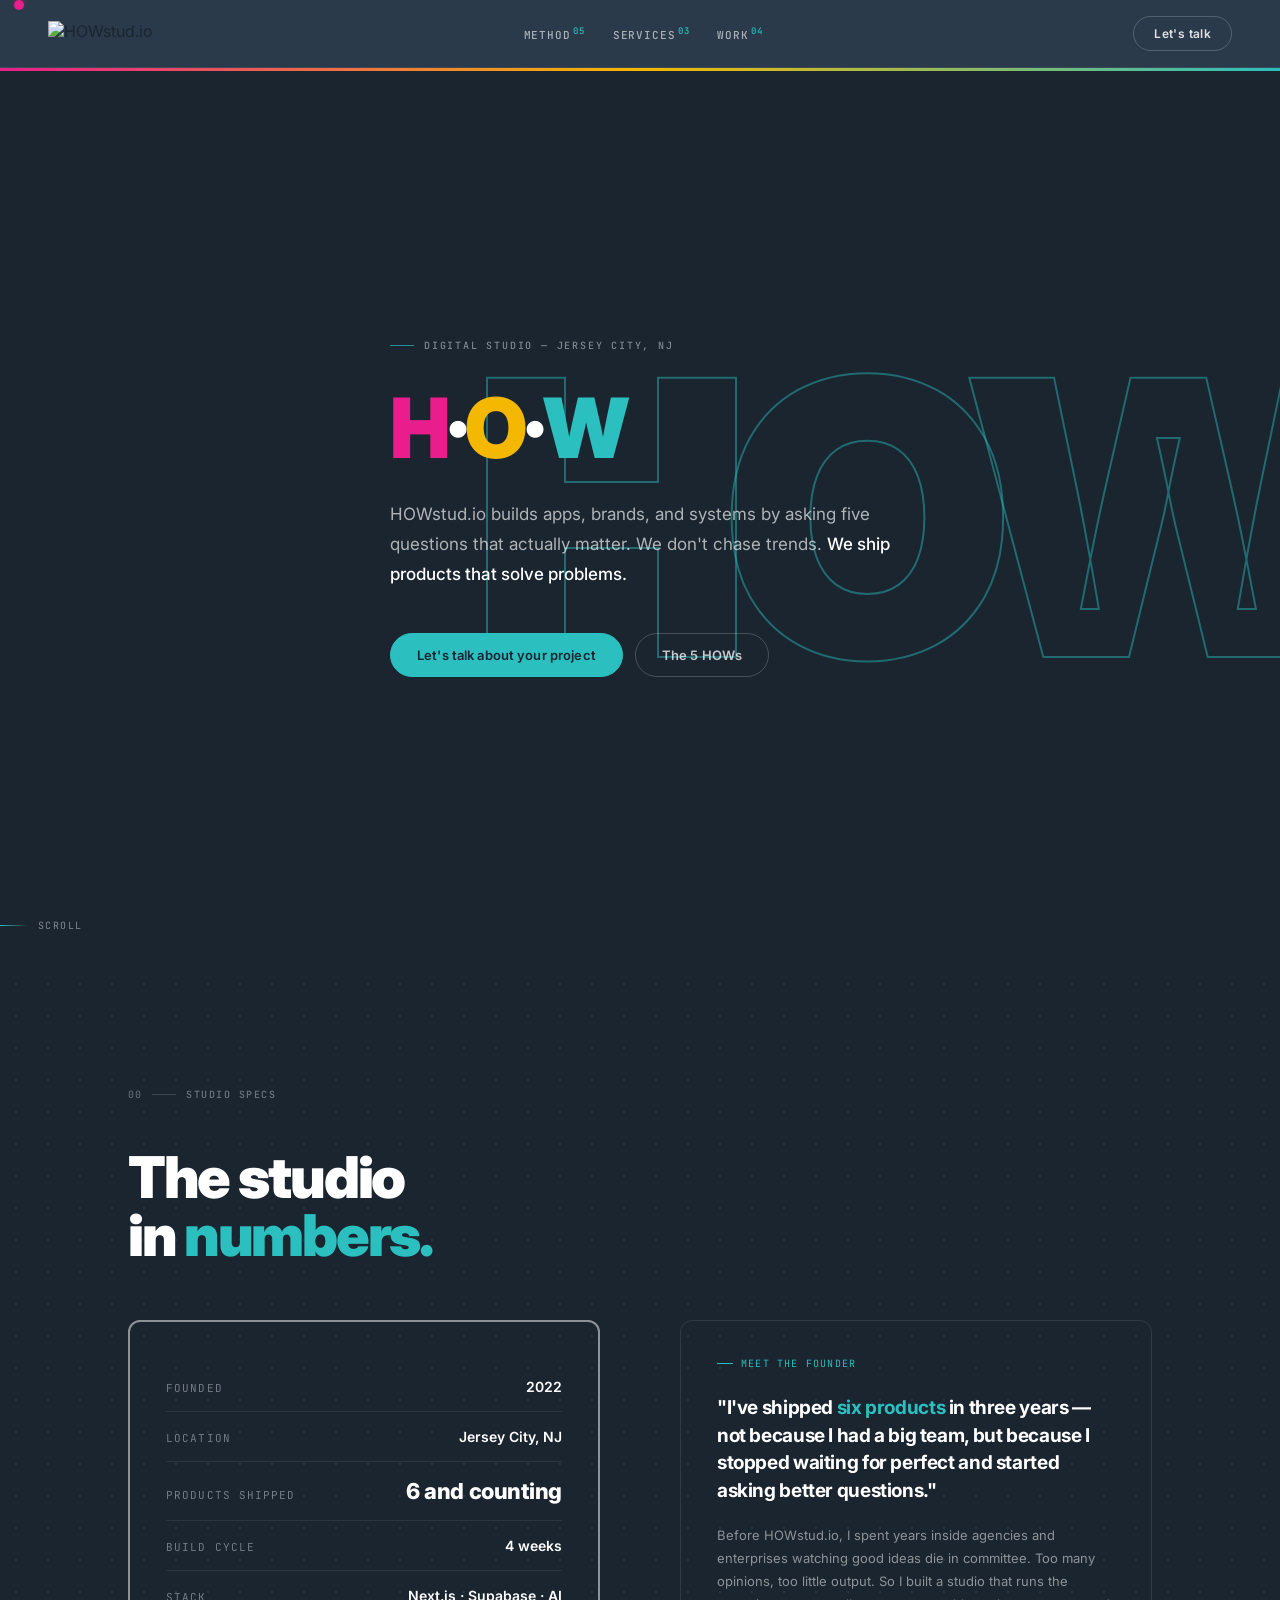
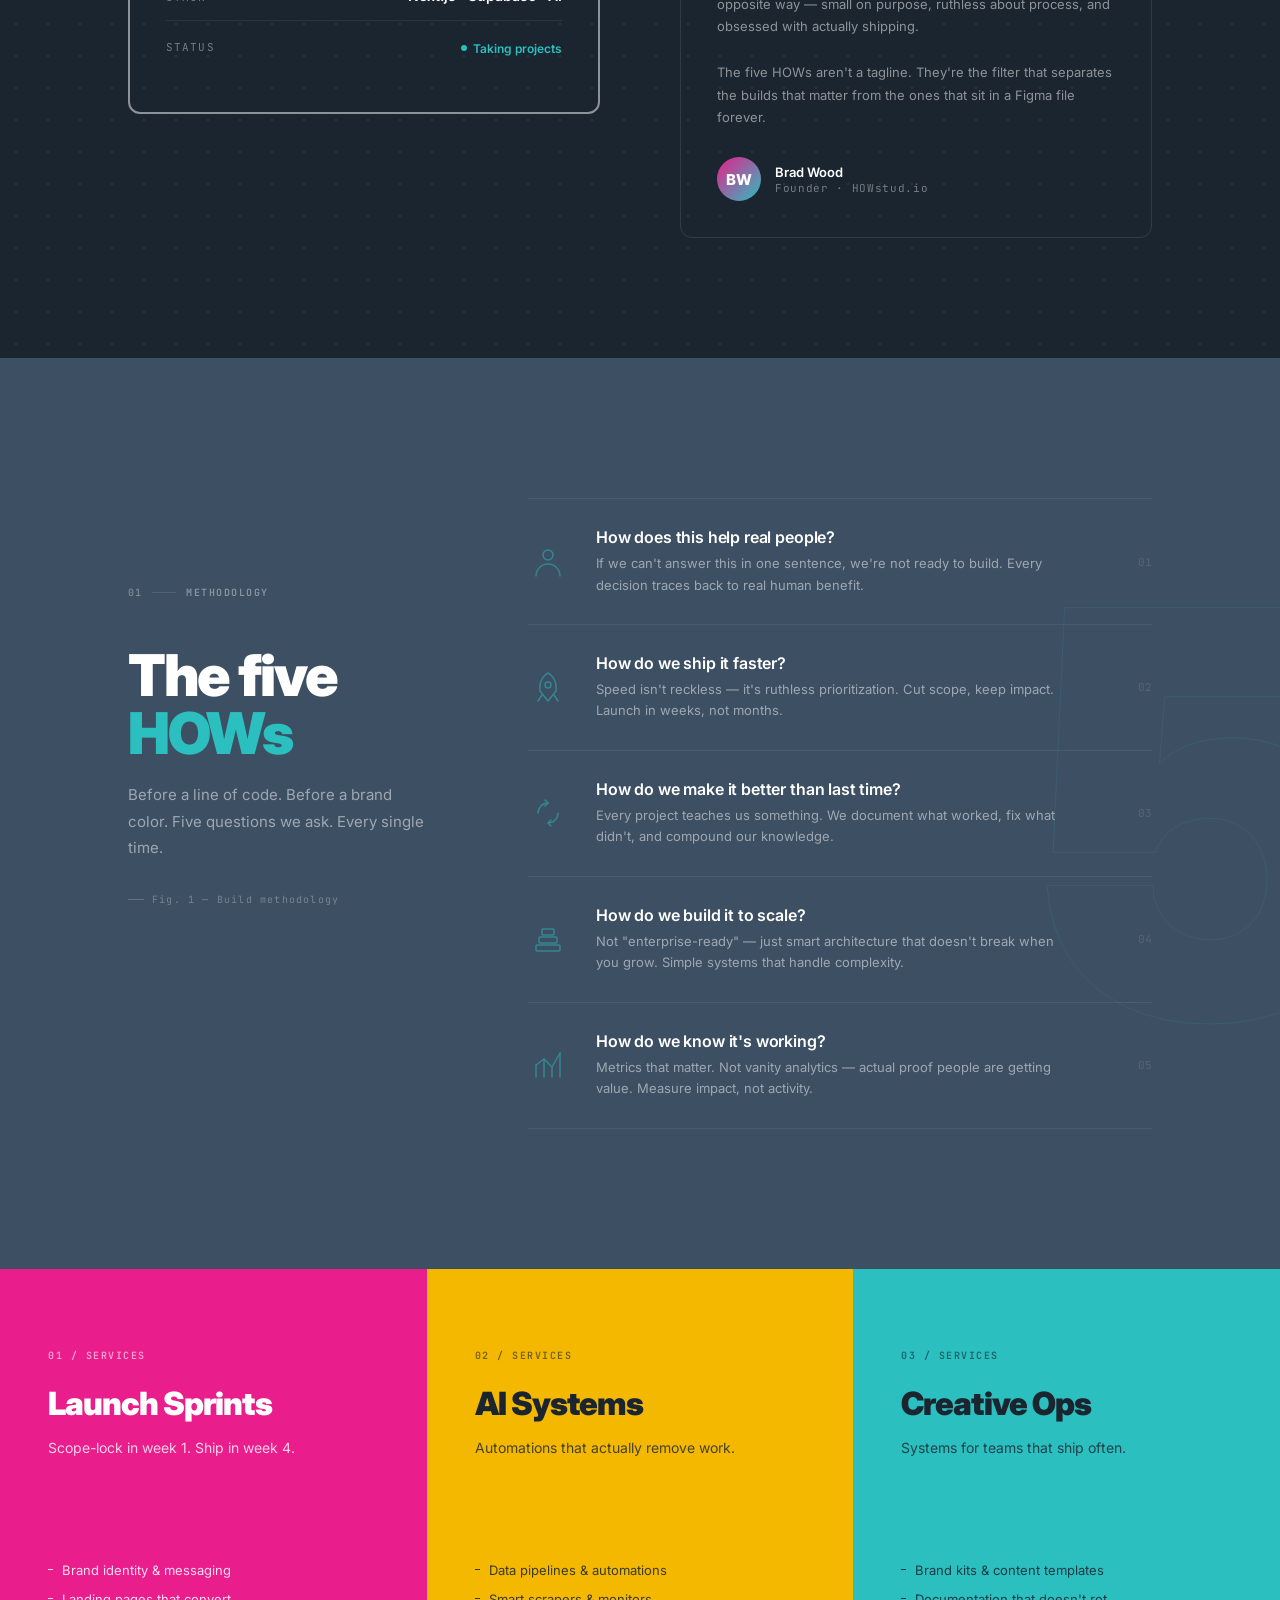
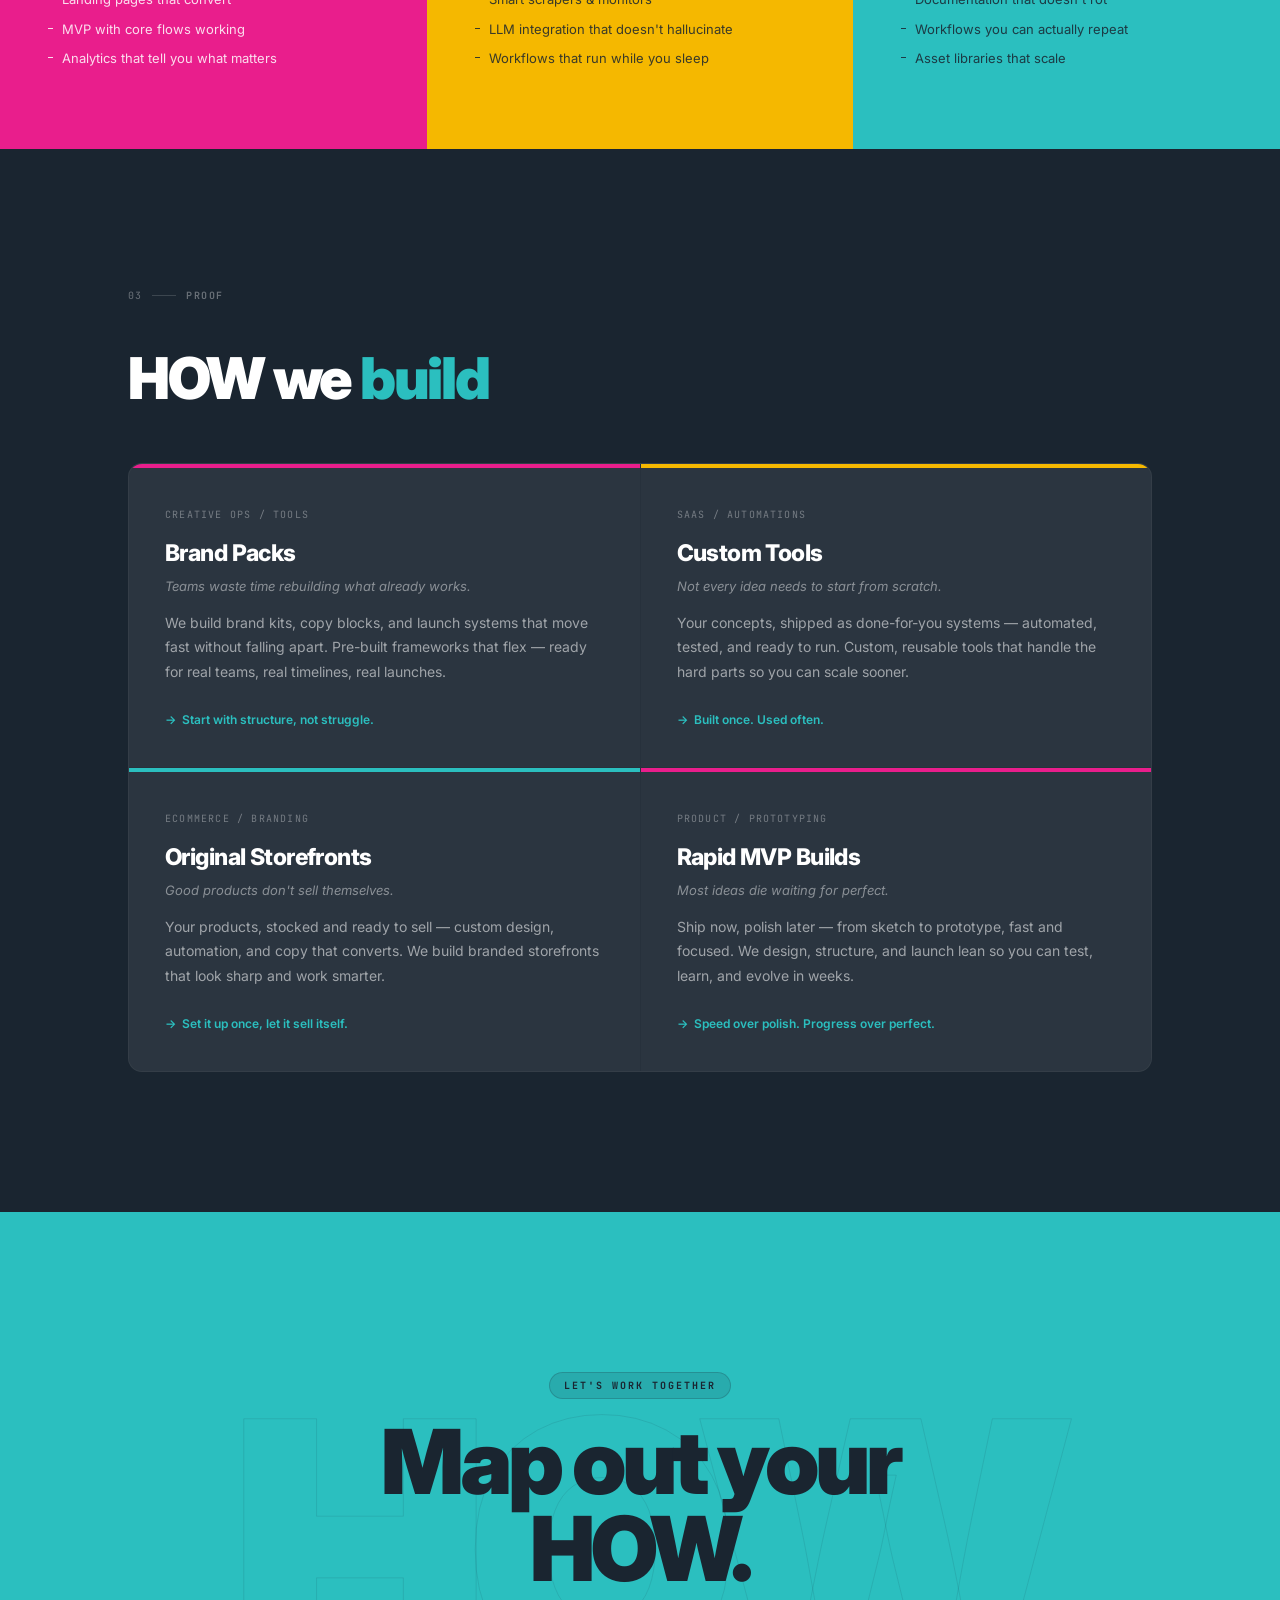
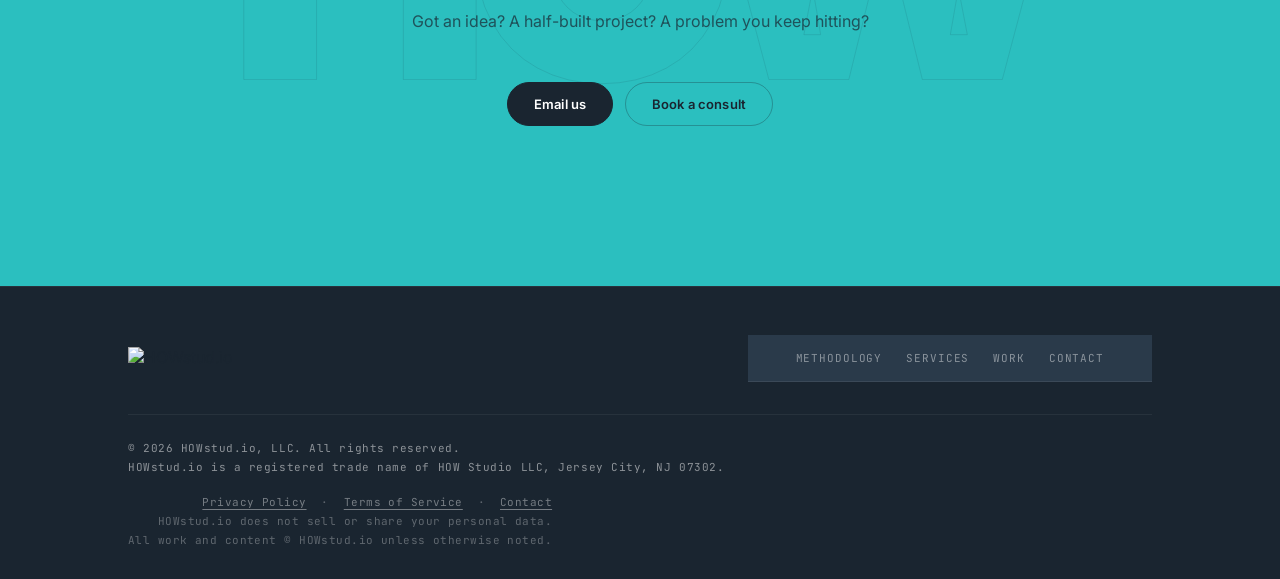
==== index.html @ 7e35e3a6 "feat: HOWstud.io home page — corrected asset paths, dark hero, slate nav" ====
<!doctype html>
  <html lang="en">
  <head>
    <meta charset="utf-8" />
    <meta name="viewport" content="width=device-width, initial-scale=1" />
    <title>HOWstud.io — Everything Starts With HOW</title>
  <meta name="description" content="HOW isn't an acronym. It's the first question we ask before building anything. Apps, brands, and systems that actually ship." />
  <link rel="icon" href="assets/how-studio-seal.png">
    <link rel="preconnect" href="https://fonts.googleapis.com">
    <link rel="preconnect" href="https://fonts.gstatic.com" crossorigin>
    <link href="https://fonts.googleapis.com/css2?family=Inter:wght@300;400;500;600;700;800;900&family=JetBrains+Mono:wght@400;500;600&display=swap" rel="stylesheet">
    <style>
      *, *::before, *::after { box-sizing: border-box; margin: 0; padding: 0; }

    :root {
            --cream:  #F5F0E8;
            --dark:   #1A2530;
      --teal:   #2BBFBF;
      --gold:   #F5B800;
              --pink:   #E91E8C;
              --blue:   #5BC8E8;
      --navy:   #3D4F63;
      --slate:  #2A3A4A;
      --border-light: rgba(26,37,48,0.1);
      --border-dark:  rgba(255,255,255,0.09);
}

    html { scroll-behavior: smooth; }

    body {
            font-family: 'Inter', system-ui, sans-serif;
      background: var(--cream);
      color: var(--dark);
      overflow-x: hidden;
      -webkit-font-smoothing: antialiased;
}

    a { text-decoration: none; color: inherit; }

    .dot-grid::before {
            content: '';
      position: absolute;
      inset: 0;
      z-index: 0;
      pointer-events: none;
      background-image: radial-gradient(circle, rgba(0,0,0,0.06) 1px, transparent 1px);
      background-size: 32px 32px;
}
    .dot-grid-light::before {
            content: '';
      position: absolute;
      inset: 0;
      z-index: 0;
      pointer-events: none;
      background-image: radial-gradient(circle, rgba(255,255,255,0.07) 1px, transparent 1px);
      background-size: 32px 32px;
}

    section, nav, footer { position: relative; z-index: 1; }
    .wrap { max-width: 1120px; margin: 0 auto; padding: 0 48px; }

    #scroll-line-track {
      position: fixed; left: 18px; top: 0; bottom: 0; width: 3px;
      z-index: 999; pointer-events: none; transition: opacity 300ms;
}
    #scroll-line-track.hide-left { opacity: 0; }
    #scroll-line-fill {
      position: absolute; top: 0; left: 0; right: 0; height: 0%;
      background: var(--pink); border-radius: 2px;
      box-shadow: 0 0 8px 2px var(--pink);
      transition: background 400ms, box-shadow 400ms;
}
    #scroll-bead {
      position: fixed; left: 14px; top: 0;
      width: 10px; height: 10px; border-radius: 50%;
      background: var(--pink); z-index: 1000; pointer-events: none;
      transition: top 60ms ease, background 400ms, left 400ms ease, right 400ms ease;
}
    #scroll-line-track-right {
      position: fixed; right: 18px; top: 0; bottom: 0; width: 3px;
      z-index: 999; pointer-events: none; opacity: 0; transition: opacity 300ms;
}
    #scroll-line-track-right.show-right { opacity: 1; }
    #scroll-line-fill-right {
      position: absolute; top: 0; left: 0; right: 0; height: 0%;
      background: var(--pink); border-radius: 2px;
      box-shadow: 0 0 8px 2px var(--pink);
      transition: background 400ms, box-shadow 400ms;
}

    nav {
            position: sticky; top: 0;
      background: #2A3A4A;
      border-bottom: 1px solid rgba(255,255,255,0.08);
      z-index: 200; padding: 16px 48px;
      display: flex; align-items: center; justify-content: space-between;
}
    .nav-logo { height: 26px; width: auto; display: block; }
    .nav-links { display: flex; align-items: center; gap: 28px; }
    .nav-link {
            font-family: 'JetBrains Mono', monospace;
      font-size: 11px; font-weight: 500;
      color: rgba(255,255,255,0.6); letter-spacing: 0.08em;
      text-transform: uppercase; transition: color 180ms;
}
    .nav-link:hover { color: #fff; }
        .nav-link sup { font-size: 9px; color: var(--teal); margin-left: 2px; vertical-align: super; }
    .nav-cta {
            padding: 9px 20px; border-radius: 9999px;
      background: transparent; border: 1px solid rgba(255,255,255,0.2);
      color: rgba(255,255,255,0.85); font-size: 12px; font-weight: 600;
      letter-spacing: 0.03em; transition: all 160ms ease-out;
}
    .nav-cta:hover { border-color: var(--teal); color: var(--teal); }

    .hero {
            background-color: #1A2530;
      min-height: 100vh;
      display: flex; align-items: center;
      position: relative; overflow: hidden; padding: 0;
}
    .hero-accent-bar {
            position: absolute; top: 0; left: 0; right: 0; height: 3px;
      background: linear-gradient(90deg, var(--pink), var(--gold), var(--teal));
      z-index: 2;
}
    .ghost-how {
            position: absolute; right: -60px; top: 50%;
      transform: translateY(-50%);
      font-size: clamp(220px, 30vw, 460px);
      font-weight: 900; letter-spacing: -0.07em; line-height: 1;
      color: transparent;
      -webkit-text-stroke: 2px rgba(43,191,191,0.45);
      user-select: none; pointer-events: none; z-index: 0;
      will-change: transform;
}
    .hero-body {
            position: relative; z-index: 1;
      max-width: 640px; padding: 80px 0 100px;
}
    .eyebrow {
            font-family: 'JetBrains Mono', monospace;
      font-size: 10px; font-weight: 500;
      color: rgba(255,255,255,0.45); letter-spacing: 0.18em;
      text-transform: uppercase; margin-bottom: 36px;
      display: flex; align-items: center; gap: 10px;
      opacity: 0; transform: translateY(8px);
      animation: up 500ms 750ms forwards ease-out;
}
    .eyebrow::before {
            content: ''; display: block; width: 24px; height: 1px;
            background: var(--teal); opacity: 0.7;
}
    .hero-hed {
            font-size: clamp(52px, 6.5vw, 96px);
      font-weight: 900; letter-spacing: -0.04em;
      line-height: 0.97; color: #fff; margin-bottom: 32px;
      }
    .hw-letter {
            display: inline-block;
      opacity: 0; transform: scale(0.2); filter: blur(8px);
      transition: opacity 700ms cubic-bezier(0.16,1,0.3,1),
                          transform 700ms cubic-bezier(0.16,1,0.3,1),
                          filter 700ms cubic-bezier(0.16,1,0.3,1);
}
    .hw-letter.in { opacity: 1; transform: scale(1); filter: blur(0px); }
    .hw-letter:hover { transform: scale(1.08) !important; transition-duration: 200ms !important; }
    .hw-dot { display: inline-block; opacity: 0; transition: opacity 300ms ease; }
    .hw-dot.in { opacity: 1; }
    .letter-h { color: var(--pink); }
    .letter-o { color: var(--gold); }
    .letter-w { color: var(--teal); }
    .hero-rest {
            opacity: 0; transform: translateY(10px);
      transition: opacity 500ms ease, transform 500ms ease;
}
    .hero-rest.in { opacity: 1; transform: translateY(0); }
    .hero-sub {
            font-size: 17px; font-weight: 400;
      color: rgba(255,255,255,0.65); line-height: 1.75;
      max-width: 500px; margin-bottom: 44px;
}
    .hero-sub em { font-style: normal; color: #fff; font-weight: 500; }
        .hero-btns { display: flex; gap: 12px; flex-wrap: wrap; }
    .scroll-caret {
            position: absolute; bottom: 36px; left: 0;
      display: flex; align-items: center; gap: 10px;
      opacity: 0; animation: fadein 600ms 1400ms forwards;
}
    .scroll-caret span {
            font-family: 'JetBrains Mono', monospace;
      font-size: 10px; color: rgba(255,255,255,0.45);
      letter-spacing: 0.14em; text-transform: uppercase;
}
    .caret-line {
            width: 28px; height: 1px;
      background: linear-gradient(to right, var(--teal), transparent);
      animation: caretPulse 2.5s infinite ease-in-out;
}
    @keyframes caretPulse {
            0%,100% { width: 20px; opacity: 0.4; }
      50% { width: 36px; opacity: 1; }
}

    .btn {
            display: inline-flex; align-items: center; justify-content: center;
      padding: 13px 26px; border-radius: 9999px;
      font-size: 13px; font-weight: 600; letter-spacing: 0.01em;
      transition: all 150ms ease-out; cursor: pointer;
}
    .btn-primary { background: var(--teal); color: var(--dark); border: 1px solid var(--teal); }
    .btn-primary:hover { background: #fff; border-color: #fff; transform: scale(1.02); }
        .btn-primary:active { transform: scale(0.98); }
    .btn-secondary { background: transparent; color: rgba(255,255,255,0.75); border: 1px solid rgba(255,255,255,0.2); }
    .btn-secondary:hover { border-color: var(--teal); color: #fff; }
        .btn-cta-primary { background: var(--dark); color: #fff; border: 1px solid var(--dark); }
        .btn-cta-primary:hover { background: #2a3845; transform: scale(1.02); }
    .btn-cta-secondary { background: transparent; color: var(--dark); border: 1px solid rgba(26,37,48,0.3); }
    .btn-cta-secondary:hover { border-color: var(--dark); }

    .specs-sec { background: var(--dark); padding: 120px 0; position: relative; overflow: hidden; }
    .sec-label { display: flex; align-items: center; gap: 10px; margin-bottom: 48px; }
    .sec-label-n { font-family: 'JetBrains Mono', monospace; font-size: 10px; color: rgba(255,255,255,0.35); letter-spacing: 0.1em; }
    .sec-label-rule { width: 24px; height: 1px; background: rgba(255,255,255,0.15); }
    .sec-label-t { font-family: 'JetBrains Mono', monospace; font-size: 10px; font-weight: 600; color: rgba(255,255,255,0.35); letter-spacing: 0.15em; text-transform: uppercase; }
    .sec-label.light .sec-label-n, .sec-label.light .sec-label-t { color: var(--navy); }
    .sec-label.light .sec-label-rule { background: var(--border-light); }
    .sec-hed { font-size: clamp(38px, 4.5vw, 64px); font-weight: 900; letter-spacing: -0.04em; line-height: 1.0; }
    .sec-hed.on-dark { color: #fff; }
          .sec-hed.on-light { color: var(--dark); }
    .sec-hed .accent { color: var(--teal); }
    .specs-layout { display: grid; grid-template-columns: 1fr 1fr; gap: 80px; align-items: start; margin-top: 56px; }
    .spec-box { border: 2px solid rgba(255,255,255,0); border-radius: 12px; padding: 40px 36px; opacity: 0; transition: border-color 100ms, opacity 300ms; }
    .spec-box.drawn { opacity: 1; animation: borderDraw 500ms ease-out forwards; }
    @keyframes borderDraw {
            0%   { border-color: rgba(255,255,255,0); }
      25%  { border-top-color: rgba(255,255,255,0.5); }
      50%  { border-right-color: rgba(255,255,255,0.5); }
      75%  { border-bottom-color: rgba(255,255,255,0.5); }
      100% { border-color: rgba(255,255,255,0.5); }
}
    .spec-row { display: flex; justify-content: space-between; align-items: baseline; padding: 16px 0; border-bottom: 1px solid rgba(255,255,255,0.08); }
    .spec-row:last-child { border-bottom: none; }
    .spec-key { font-family: 'JetBrains Mono', monospace; font-size: 11px; color: rgba(255,255,255,0.4); letter-spacing: 0.1em; text-transform: uppercase; }
    .spec-val { font-size: 14px; font-weight: 600; color: #fff; }
        .spec-val.counter-target { font-size: 22px; font-weight: 800; letter-spacing: -0.02em; }
    .status-badge { display: inline-flex; align-items: center; gap: 6px; font-size: 12px; font-weight: 600; }
    .status-badge.live { color: var(--teal); }
    .live-dot { width: 6px; height: 6px; border-radius: 50%; background: var(--teal); display: inline-block; animation: livePulse 1.8s infinite ease-in-out; }
    @keyframes livePulse { 0%,100% { opacity: 1; } 50% { opacity: 0.3; } }
    .founder-card { border: 1px solid rgba(255,255,255,0.1); border-radius: 12px; padding: 36px; }
    .founder-eyebrow { font-family: 'JetBrains Mono', monospace; font-size: 10px; color: var(--teal); letter-spacing: 0.12em; text-transform: uppercase; margin-bottom: 24px; display: flex; align-items: center; gap: 8px; }
    .founder-eyebrow::before { content: ''; width: 16px; height: 1px; background: var(--teal); }
          .founder-quote { font-size: 19px; font-weight: 700; line-height: 1.45; color: #fff; letter-spacing: -0.02em; margin-bottom: 20px; }
        .founder-quote .hl { color: var(--teal); }
    .founder-bio { font-size: 13px; color: rgba(255,255,255,0.5); line-height: 1.75; margin-bottom: 28px; }
    .founder-sig { display: flex; align-items: center; gap: 14px; }
    .founder-avatar { width: 44px; height: 44px; border-radius: 50%; background: linear-gradient(135deg, var(--pink), var(--teal)); display: flex; align-items: center; justify-content: center; font-size: 15px; font-weight: 800; color: #fff; flex-shrink: 0; }
        .founder-name { font-size: 13px; font-weight: 600; color: #fff; line-height: 1.3; }
        .founder-title { font-size: 11px; color: rgba(255,255,255,0.4); font-family: 'JetBrains Mono', monospace; letter-spacing: 0.06em; }

    .hows-sec { background: var(--navy); padding: 140px 0; position: relative; overflow: hidden; }
    .hows-wm { position: absolute; right: -60px; top: 50%; transform: translateY(-50%); font-size: clamp(320px, 44vw, 600px); font-weight: 900; letter-spacing: -0.08em; color: transparent; -webkit-text-stroke: 1px rgba(43,191,191,0.12); pointer-events: none; user-select: none; line-height: 1; }
    .hows-layout { display: grid; grid-template-columns: 320px 1fr; gap: 80px; align-items: start; }
    .hows-sticky { position: sticky; top: 88px; }
    .hows-sticky .sec-label.light .sec-label-n, .hows-sticky .sec-label.light .sec-label-t { color: rgba(255,255,255,0.4); }
    .hows-sticky .sec-label.light .sec-label-rule { background: rgba(255,255,255,0.12); }
    .hows-sticky .sec-hed.on-light { color: #fff; }
          .hows-desc { font-size: 15px; color: rgba(255,255,255,0.5); line-height: 1.75; margin-top: 20px; max-width: 300px; }
    .fig-label { font-family: 'JetBrains Mono', monospace; font-size: 10px; color: rgba(255,255,255,0.3); letter-spacing: 0.12em; margin-top: 32px; display: flex; align-items: center; gap: 8px; }
    .fig-label::before { content: ''; display: block; width: 16px; height: 1px; background: rgba(255,255,255,0.2); }
          .how-rows { display: flex; flex-direction: column; }
    .how-row { display: grid; grid-template-columns: 48px 1fr 64px; gap: 20px; align-items: center; padding: 28px 0; border-bottom: 1px solid rgba(255,255,255,0.08); position: relative; cursor: default; opacity: 0; transform: translateX(-24px); transition: opacity 480ms ease-out, transform 480ms ease-out, background 200ms; }
    .how-row:first-child { border-top: 1px solid rgba(255,255,255,0.08); }
    .how-row.in { opacity: 1; transform: translateX(0); }
    .how-row::before { content: ''; position: absolute; left: -48px; top: 0; bottom: 0; width: 2px; background: var(--teal); transform: scaleY(0); transform-origin: bottom; transition: transform 230ms ease-out; }
          .how-row:hover::before { transform: scaleY(1); }
    .how-row:hover { background: rgba(255,255,255,0.03); border-radius: 8px; }
    .how-icon { width: 40px; height: 40px; flex-shrink: 0; opacity: 0.5; transition: opacity 250ms; }
    .how-row:hover .how-icon { opacity: 1; }
    .how-text h3 { font-size: 16px; font-weight: 600; letter-spacing: -0.01em; color: #fff; margin-bottom: 6px; }
        .how-text p { font-size: 13px; color: rgba(255,255,255,0.5); line-height: 1.65; }
    .how-num { font-family: 'JetBrains Mono', monospace; font-size: 11px; color: rgba(255,255,255,0.25); text-align: right; justify-self: end; transition: color 200ms; opacity: 0.5; }
    .how-row:hover .how-num { color: var(--teal); opacity: 1; }

    .caps-sec { display: grid; grid-template-columns: repeat(3,1fr); }
    .cap-block { padding: 80px 48px; display: flex; flex-direction: column; justify-content: space-between; min-height: 480px; transform-origin: bottom; transform: scaleY(0); transition: transform 500ms cubic-bezier(0.16,1,0.3,1); }
    .cap-block.in { transform: scaleY(1); }
    .cap-block:nth-child(2) { transition-delay: 100ms; }
    .cap-block:nth-child(3) { transition-delay: 200ms; }
    .cap-block-pink  { background: var(--pink); color: #fff; }
        .cap-block-gold  { background: var(--gold); color: var(--dark); }
    .cap-block-teal  { background: var(--teal); color: var(--dark); }
    .cap-label { font-family: 'JetBrains Mono', monospace; font-size: 10px; font-weight: 600; letter-spacing: 0.15em; text-transform: uppercase; opacity: 0.6; margin-bottom: 24px; }
    .cap-title { font-size: clamp(24px, 2.5vw, 36px); font-weight: 900; letter-spacing: -0.03em; line-height: 1.1; margin-bottom: 16px; }
    .cap-tagline { font-size: 14px; line-height: 1.6; opacity: 0.8; margin-bottom: 40px; }
    .cap-list { list-style: none; display: flex; flex-direction: column; gap: 10px; }
    .cap-list li { font-size: 13px; padding-left: 14px; position: relative; line-height: 1.5; opacity: 0.85; }
    .cap-list li::before { content: ''; position: absolute; left: 0; top: 8px; width: 5px; height: 1px; background: currentColor; }

          .proof-sec { background: var(--dark); padding: 140px 0; position: relative; overflow: hidden; }
    .proof-grid { display: grid; grid-template-columns: 1fr 1fr; gap: 1px; background: rgba(255,255,255,0.06); border: 1px solid rgba(255,255,255,0.06); border-radius: 14px; overflow: hidden; margin-top: 56px; }
    .proof-card { background: rgba(255,255,255,0.02); padding: 40px 36px; display: flex; flex-direction: column; position: relative; overflow: hidden; opacity: 0; transform: translateY(20px); transition: background 200ms ease-out, opacity 480ms ease-out, transform 480ms ease-out; }
    .proof-card.in { opacity: 1; transform: translateY(0); }
    .proof-card:hover { background: rgba(255,255,255,0.05); }
    .proof-card:nth-child(1) { border-top: 4px solid var(--pink); }
    .proof-card:nth-child(2) { border-top: 4px solid var(--gold); }
    .proof-card:nth-child(3) { border-top: 4px solid var(--teal); }
    .proof-card:nth-child(4) { border-top: 4px solid var(--pink); }
    .proof-line { position: absolute; bottom: 0; left: 0; right: 0; height: 2px; transform: scaleX(0); transform-origin: left; transition: transform 280ms ease-out; }
    .proof-card:nth-child(1) .proof-line { background: var(--teal); }
    .proof-card:nth-child(2) .proof-line { background: var(--gold); }
    .proof-card:nth-child(3) .proof-line { background: var(--pink); }
    .proof-card:nth-child(4) .proof-line { background: var(--blue); }
    .proof-card:hover .proof-line { transform: scaleX(1); }
    .proof-tag { font-family: 'JetBrains Mono', monospace; font-size: 10px; color: rgba(255,255,255,0.35); letter-spacing: 0.12em; text-transform: uppercase; margin-bottom: 18px; }
    .proof-title { font-size: 23px; font-weight: 800; letter-spacing: -0.025em; color: #fff; margin-bottom: 10px; }
        .proof-hook { font-size: 13px; color: rgba(255,255,255,0.45); font-style: italic; margin-bottom: 14px; line-height: 1.5; }
    .proof-body { font-size: 14px; color: rgba(255,255,255,0.55); line-height: 1.75; margin-bottom: 28px; flex: 1; }
    .proof-cta { font-size: 12px; font-weight: 600; color: var(--teal); display: flex; align-items: center; gap: 6px; }
    .proof-cta::before { content: '→'; }

    .cta-sec { background: var(--teal); padding: 160px 0; text-align: center; position: relative; overflow: hidden; }
    .cta-ghost { position: absolute; left: 50%; top: 50%; transform: translate(-50%,-50%); font-size: clamp(180px,28vw,400px); font-weight: 900; letter-spacing: -0.06em; color: transparent; -webkit-text-stroke: 1px rgba(26,37,48,0.1); pointer-events: none; user-select: none; z-index: 0; }
    .cta-body { position: relative; z-index: 1; }
    .cta-eyebrow { font-family: 'JetBrains Mono', monospace; font-size: 10px; color: var(--dark); font-weight: 700; letter-spacing: 0.2em; text-transform: uppercase; margin-bottom: 20px; display: inline-block; background: rgba(26,37,48,0.12); padding: 6px 14px; border-radius: 20px; border: 1px solid rgba(26,37,48,0.2); }
    .cta-hed { font-size: clamp(48px,7vw,100px); font-weight: 900; letter-spacing: -0.045em; line-height: 0.97; color: var(--dark); margin-bottom: 16px; }
    .cta-how-word { display: inline-block; }
    .cta-how-word.flash { animation: howFlash 1200ms ease-out forwards; }
    @keyframes howFlash { 0% { color: var(--dark); } 33% { color: var(--pink); } 66% { color: var(--gold); } 100% { color: var(--dark); } }
    .cta-sub { font-size: 16px; color: rgba(26,37,48,0.7); margin-bottom: 48px; line-height: 1.6; }
    .cta-btns { display: flex; justify-content: center; gap: 12px; flex-wrap: wrap; }

    footer { background: var(--dark); padding: 48px 0 28px; border-top: 1px solid rgba(255,255,255,0.06); }
    .footer-row { display: flex; justify-content: space-between; align-items: center; margin-bottom: 32px; }
    .footer-logo { height: 24px; width: auto; opacity: 1; }
    .footer-nav { display: flex; gap: 24px; }
    .footer-nav a { font-family: 'JetBrains Mono', monospace; font-size: 11px; color: rgba(255,255,255,0.45); letter-spacing: 0.08em; text-transform: uppercase; transition: color 160ms; }
    .footer-nav a:hover { color: var(--teal); }
    .footer-bottom { display: flex; justify-content: space-between; align-items: flex-start; padding-top: 24px; border-top: 1px solid rgba(255,255,255,0.06); flex-wrap: wrap; gap: 16px; }
    .footer-copy { font-family: 'JetBrains Mono', monospace; font-size: 11px; color: rgba(255,255,255,0.5); letter-spacing: 0.05em; line-height: 1.7; }
    .footer-legal { font-family: 'JetBrains Mono', monospace; font-size: 11px; color: rgba(255,255,255,0.3); letter-spacing: 0.04em; line-height: 1.75; text-align: right; }
    .footer-legal a { color: rgba(255,255,255,0.4); text-decoration: underline; text-underline-offset: 3px; }
    .footer-legal a:hover { color: var(--teal); }

    .r { opacity: 0; transform: translateY(16px); transition: opacity 520ms ease-out, transform 520ms ease-out; }
    .r.on { opacity: 1; transform: translateY(0); }
    .d1 { transition-delay: 60ms; } .d2 { transition-delay: 130ms; }
    .d3 { transition-delay: 200ms; } .d4 { transition-delay: 270ms; } .d5 { transition-delay: 340ms; }

    #cursor-dot { position: fixed; top: 0; left: 0; width: 10px; height: 10px; border-radius: 50%; background: var(--pink); pointer-events: none; z-index: 9999; transform: translate(-50%,-50%); transition: width 200ms, height 200ms, opacity 200ms, background 400ms; }
    #cursor-dot.big { width: 20px; height: 20px; opacity: 0.4; }
    @media (pointer: coarse) { #cursor-dot { display: none; } }

    @keyframes up { to { opacity: 1; transform: translateY(0); } }
    @keyframes fadein { to { opacity: 1; } }

    @media (prefers-reduced-motion: reduce) {
      .hw-letter, .hero-rest, .how-row, .proof-card, .cap-block, .eyebrow, .scroll-caret, .r { transition: none !important; animation: none !important; opacity: 1 !important; transform: none !important; }
      #cursor-dot, #scroll-line-track, #scroll-bead, #scroll-line-track-right { display: none !important; }
      .live-dot { animation: none !important; }
}

    @media (max-width: 860px) {
      .wrap { padding: 0 24px; }
      nav { padding: 14px 24px; }
      .nav-links { display: none; }
      .ghost-how { display: none; }
      .hows-layout { grid-template-columns: 1fr; gap: 48px; }
      .hows-sticky { position: static; }
      .hows-wm { display: none; }
      .caps-sec { grid-template-columns: 1fr; }
      .proof-grid { grid-template-columns: 1fr; }
      .specs-layout { grid-template-columns: 1fr; gap: 48px; }
      .how-row { grid-template-columns: 40px 1fr; }
      .how-num { display: none; }
      #scroll-line-track, #scroll-bead, #scroll-line-track-right { display: none; }
              .footer-nav { display: none; }
      .footer-legal { text-align: left; }
        }
  </style>
        </head>
        <body>

          <nav>
            <img class="nav-logo" src="assets/how-studio-logo-full-wh.png" alt="HOWstud.io" />
            <div class="nav-links">
              <a class="nav-link" href="#hows">Method<sup>05</sup></a>
              <a class="nav-link" href="#services">Services<sup>03</sup></a>
              <a class="nav-link" href="#work">Work<sup>04</sup></a>
            </div>
            <a class="nav-cta" href="contact.html">Let's talk</a>
          </nav>

          <section class="hero" id="hero">
            <div class="hero-accent-bar"></div>
            <div class="ghost-how" id="ghostHow" aria-hidden="true">HOW</div>
            <div class="wrap">
              <div class="hero-body">
                <p class="eyebrow">Digital Studio — Jersey City, NJ</p>
                <h1 class="hero-hed">
                  <span class="hw-letter letter-h" id="hwH">H</span><span class="hw-dot" id="hwD1">·</span><span class="hw-letter letter-o" id="hwO">O</span><span class="hw-dot" id="hwD2">·</span><span class="hw-letter letter-w" id="hwW">W</span>
                </h1>
                <div class="hero-rest" id="heroRest">
                  <p class="hero-sub">HOWstud.io builds apps, brands, and systems by asking five questions that actually matter. We don't chase trends. <em>We ship products that solve problems.</em></p>
                  <div class="hero-btns">
                    <a class="btn btn-primary" href="contact.html">Let's talk about your project</a>
                    <a class="btn btn-secondary" href="#hows">The 5 HOWs</a>
                  </div>
                </div>
              </div>
            </div>
            <div class="scroll-caret"><div class="caret-line"></div><span>scroll</span></div>
          </section>

          <section class="specs-sec dot-grid-light" id="specs">
            <div class="wrap">
              <div class="sec-label">
                <span class="sec-label-n">00</span>
                <div class="sec-label-rule"></div>
                <span class="sec-label-t">Studio Specs</span>
              </div>
              <h2 class="sec-hed on-dark r">The studio<br>in <span class="accent">numbers.</span></h2>
      <div class="specs-layout">
        <div class="spec-box" id="specBox">
          <div class="spec-row"><span class="spec-key">Founded</span><span class="spec-val">2022</span></div>
          <div class="spec-row"><span class="spec-key">Location</span><span class="spec-val">Jersey City, NJ</span></div>
                  <div class="spec-row"><span class="spec-key">Products Shipped</span><span class="spec-val counter-target" id="counterEl" data-target="6">0</span></div>
                  <div class="spec-row"><span class="spec-key">Build Cycle</span><span class="spec-val">4 weeks</span></div>
                  <div class="spec-row"><span class="spec-key">Stack</span><span class="spec-val">Next.js · Supabase · AI</span></div>
          <div class="spec-row"><span class="spec-key">Status</span><span class="spec-val"><span class="status-badge live"><span class="live-dot"></span> Taking projects</span></span></div>
        </div>
                <div class="founder-card r">
                  <div class="founder-eyebrow">Meet the Founder</div>
          <p class="founder-quote">"I've shipped <span class="hl">six products</span> in three years — not because I had a big team, but because I stopped waiting for perfect and started asking better questions."</p>
                  <p class="founder-bio">Before HOWstud.io, I spent years inside agencies and enterprises watching good ideas die in committee. Too many opinions, too little output. So I built a studio that runs the opposite way — small on purpose, ruthless about process, and obsessed with actually shipping.<br><br>The five HOWs aren't a tagline. They're the filter that separates the builds that matter from the ones that sit in a Figma file forever.</p>
          <div class="founder-sig">
            <div class="founder-avatar">BW</div>
            <div><div class="founder-name">Brad Wood</div><div class="founder-title">Founder · HOWstud.io</div></div>
                  </div>
                </div>
              </div>
            </div>
          </section>

          <section class="hows-sec" id="hows">
            <div class="hows-wm" aria-hidden="true">5</div>
            <div class="wrap">
              <div class="hows-layout">
                <div class="hows-sticky r">
                  <div class="sec-label light">
                    <span class="sec-label-n">01</span>
                    <div class="sec-label-rule"></div>
                    <span class="sec-label-t">Methodology</span>
                  </div>
                  <h2 class="sec-hed on-light">The five<br><span class="accent">HOWs</span></h2>
                  <p class="hows-desc">Before a line of code. Before a brand color. Five questions we ask. Every single time.</p>
          <p class="fig-label">Fig. 1 — Build methodology</p>
        </div>
        <div class="how-rows" id="howRows">
          <div class="how-row">
            <svg class="how-icon" viewBox="0 0 40 40" fill="none"><circle cx="20" cy="13" r="5" stroke="#2BBFBF" stroke-width="1.5"/><path d="M8 34c0-6.627 5.373-12 12-12s12 5.373 12 12" stroke="#2BBFBF" stroke-width="1.5" stroke-linecap="round"/></svg>
                    <div class="how-text"><h3>How does this help real people?</h3><p>If we can't answer this in one sentence, we're not ready to build. Every decision traces back to real human benefit.</p></div>
                    <span class="how-num">01</span>
                  </div>
                  <div class="how-row">
                    <svg class="how-icon" viewBox="0 0 40 40" fill="none"><path d="M20 6c0 0 8 4 8 14v4l-8 10-8-10v-4C12 10 20 6 20 6z" stroke="#2BBFBF" stroke-width="1.5" stroke-linejoin="round"/><circle cx="20" cy="18" r="3" stroke="#2BBFBF" stroke-width="1.5"/><path d="M14 28l-4 6M26 28l4 6" stroke="#2BBFBF" stroke-width="1.5" stroke-linecap="round"/></svg>
                    <div class="how-text"><h3>How do we ship it faster?</h3><p>Speed isn't reckless — it's ruthless prioritization. Cut scope, keep impact. Launch in weeks, not months.</p></div>
                    <span class="how-num">02</span>
                  </div>
                  <div class="how-row">
                    <svg class="how-icon" viewBox="0 0 40 40" fill="none"><path d="M10 20a10 10 0 0 1 10-10" stroke="#2BBFBF" stroke-width="1.5" stroke-linecap="round"/><path d="M30 20a10 10 0 0 1-10 10" stroke="#2BBFBF" stroke-width="1.5" stroke-linecap="round"/><path d="M17 7l3 3-3 3" stroke="#2BBFBF" stroke-width="1.5" stroke-linecap="round" stroke-linejoin="round"/><path d="M23 33l-3-3 3-3" stroke="#2BBFBF" stroke-width="1.5" stroke-linecap="round" stroke-linejoin="round"/></svg>
                    <div class="how-text"><h3>How do we make it better than last time?</h3><p>Every project teaches us something. We document what worked, fix what didn't, and compound our knowledge.</p></div>
                    <span class="how-num">03</span>
                  </div>
                  <div class="how-row">
                    <svg class="how-icon" viewBox="0 0 40 40" fill="none"><rect x="8" y="26" width="24" height="6" rx="1" stroke="#2BBFBF" stroke-width="1.5"/><rect x="11" y="18" width="18" height="6" rx="1" stroke="#2BBFBF" stroke-width="1.5"/><rect x="14" y="10" width="12" height="6" rx="1" stroke="#2BBFBF" stroke-width="1.5"/></svg>
                    <div class="how-text"><h3>How do we build it to scale?</h3><p>Not "enterprise-ready" — just smart architecture that doesn't break when you grow. Simple systems that handle complexity.</p></div>
                    <span class="how-num">04</span>
                  </div>
                  <div class="how-row">
                    <svg class="how-icon" viewBox="0 0 40 40" fill="none"><path d="M8 32V20M16 32V14M24 32V22M32 32V8" stroke="#2BBFBF" stroke-width="1.5" stroke-linecap="round"/><path d="M8 20l8-6 8 8 8-14" stroke="#2BBFBF" stroke-width="1.5" stroke-linecap="round" stroke-linejoin="round"/></svg>
                    <div class="how-text"><h3>How do we know it's working?</h3><p>Metrics that matter. Not vanity analytics — actual proof people are getting value. Measure impact, not activity.</p></div>
                    <span class="how-num">05</span>
                  </div>
                </div>
              </div>
            </div>
          </section>

          <section class="caps-sec" id="services">
            <div class="cap-block cap-block-pink">
              <div><div class="cap-label">01 / Services</div><h3 class="cap-title">Launch Sprints</h3><p class="cap-tagline">Scope-lock in week 1. Ship in week 4.</p></div>
              <ul class="cap-list"><li>Brand identity &amp; messaging</li><li>Landing pages that convert</li><li>MVP with core flows working</li><li>Analytics that tell you what matters</li></ul>
    </div>
    <div class="cap-block cap-block-gold">
      <div><div class="cap-label">02 / Services</div><h3 class="cap-title">AI Systems</h3><p class="cap-tagline">Automations that actually remove work.</p></div>
              <ul class="cap-list"><li>Data pipelines &amp; automations</li><li>Smart scrapers &amp; monitors</li><li>LLM integration that doesn't hallucinate</li><li>Workflows that run while you sleep</li></ul>
            </div>
            <div class="cap-block cap-block-teal">
              <div><div class="cap-label">03 / Services</div><h3 class="cap-title">Creative Ops</h3><p class="cap-tagline">Systems for teams that ship often.</p></div>
      <ul class="cap-list"><li>Brand kits &amp; content templates</li><li>Documentation that doesn't rot</li><li>Workflows you can actually repeat</li><li>Asset libraries that scale</li></ul>
            </div>
          </section>

          <section class="proof-sec" id="work">
            <div class="wrap">
              <div class="r">
                <div class="sec-label"><span class="sec-label-n">03</span><div class="sec-label-rule"></div><span class="sec-label-t">Proof</span></div>
                <h2 class="sec-hed on-dark">HOW we <span class="accent">build</span></h2>
              </div>
              <div class="proof-grid">
                <div class="proof-card"><div class="proof-tag">Creative Ops / Tools</div><h3 class="proof-title">Brand Packs</h3><p class="proof-hook">Teams waste time rebuilding what already works.</p><p class="proof-body">We build brand kits, copy blocks, and launch systems that move fast without falling apart. Pre-built frameworks that flex — ready for real teams, real timelines, real launches.</p><div class="proof-cta">Start with structure, not struggle.</div><div class="proof-line"></div></div>
                <div class="proof-card"><div class="proof-tag">SaaS / Automations</div><h3 class="proof-title">Custom Tools</h3><p class="proof-hook">Not every idea needs to start from scratch.</p><p class="proof-body">Your concepts, shipped as done-for-you systems — automated, tested, and ready to run. Custom, reusable tools that handle the hard parts so you can scale sooner.</p><div class="proof-cta">Built once. Used often.</div><div class="proof-line"></div></div>
                <div class="proof-card"><div class="proof-tag">eCommerce / Branding</div><h3 class="proof-title">Original Storefronts</h3><p class="proof-hook">Good products don't sell themselves.</p><p class="proof-body">Your products, stocked and ready to sell — custom design, automation, and copy that converts. We build branded storefronts that look sharp and work smarter.</p><div class="proof-cta">Set it up once, let it sell itself.</div><div class="proof-line"></div></div>
                <div class="proof-card"><div class="proof-tag">Product / Prototyping</div><h3 class="proof-title">Rapid MVP Builds</h3><p class="proof-hook">Most ideas die waiting for perfect.</p><p class="proof-body">Ship now, polish later — from sketch to prototype, fast and focused. We design, structure, and launch lean so you can test, learn, and evolve in weeks.</p><div class="proof-cta">Speed over polish. Progress over perfect.</div><div class="proof-line"></div></div>
      </div>
    </div>
  </section>

          <section class="cta-sec" id="cta">
            <div class="cta-ghost" aria-hidden="true">HOW</div>
            <div class="wrap cta-body r">
              <p class="cta-eyebrow">Let's work together</p>
              <h2 class="cta-hed">Map out your<br><span class="cta-how-word" id="ctaHow">HOW.</span></h2>
      <p class="cta-sub">Got an idea? A half-built project? A problem you keep hitting?</p>
              <div class="cta-btns">
                <a class="btn btn-cta-primary" href="contact.html">Email us</a>
                <a class="btn btn-cta-secondary" href="contact.html">Book a consult</a>
              </div>
            </div>
          </section>

          <footer>
            <div class="wrap">
              <div class="footer-row">
                <img class="footer-logo" src="assets/how-studio-logo-full-wh.png" alt="HOWstud.io" />
                <nav class="footer-nav">
                  <a href="#hows">Methodology</a><a href="#services">Services</a><a href="#work">Work</a><a href="contact.html">Contact</a>
                </nav>
              </div>
              <div class="footer-bottom">
                <div class="footer-copy">&copy; 2026 HOWstud.io, LLC. All rights reserved.<br>HOWstud.io is a registered trade name of HOW Studio LLC, Jersey City, NJ 07302.</div>
                <div class="footer-legal">
                  <a href="privacy.html">Privacy Policy</a> &nbsp;&middot;&nbsp; <a href="terms.html">Terms of Service</a> &nbsp;&middot;&nbsp; <a href="contact.html">Contact</a><br>
          HOWstud.io does not sell or share your personal data.<br>
          All work and content &copy; HOWstud.io unless otherwise noted.
                </div>
              </div>
            </div>
          </footer>

          <script>
          (function() {
            const reduced = window.matchMedia('(prefers-reduced-motion: reduce)').matches;
    const track = document.createElement('div'); track.id = 'scroll-line-track';
    const fill = document.createElement('div'); fill.id = 'scroll-line-fill';
    track.appendChild(fill); document.body.appendChild(track);
    const trackRight = document.createElement('div'); trackRight.id = 'scroll-line-track-right';
    const fillRight = document.createElement('div'); fillRight.id = 'scroll-line-fill-right';
    trackRight.appendChild(fillRight); document.body.appendChild(trackRight);
    const bead = document.createElement('div'); bead.id = 'scroll-bead';
    document.body.appendChild(bead);
    const ctaSection = document.getElementById('cta');
    function getLineColor(p, inCta) {
            if (inCta) return 'rgba(26,37,48,0.7)';
      if (p < 0.33) return '#E91E8C';
      if (p < 0.66) return '#F5B800';
      return '#2BBFBF';
    }
    function isInViewport(el) {
            if (!el) return false;
      const r = el.getBoundingClientRect();
      return r.top <= window.innerHeight * 0.5 && r.bottom >= 0;
    }
    function isPassedMidpoint(el) {
            if (!el) return false;
      return el.getBoundingClientRect().top <= window.innerHeight * 0.4;
    }
    function updateScrollLine() {
            const scrollY = window.scrollY;
      const maxScroll = document.documentElement.scrollHeight - window.innerHeight;
      const p = maxScroll > 0 ? Math.min(scrollY / maxScroll, 1) : 0;
      const inCta = isInViewport(ctaSection);
      const pastHows = isPassedMidpoint(document.getElementById('services'));
      const color = getLineColor(p, inCta);
      const shadow = '0 0 8px 2px ' + color;
      fill.style.height = (p * 100) + '%'; fill.style.background = color; fill.style.boxShadow = shadow;
      fillRight.style.height = (p * 100) + '%'; fillRight.style.background = color; fillRight.style.boxShadow = shadow;
      bead.style.background = color;
      bead.style.top = (p * (window.innerHeight - 10)) + 'px';
      if (pastHows) {
        track.classList.add('hide-left'); trackRight.classList.add('show-right');
        bead.style.left = 'auto'; bead.style.right = '14px';
      } else {
        track.classList.remove('hide-left'); trackRight.classList.remove('show-right');
        bead.style.left = '14px'; bead.style.right = 'auto';
      }
    }
    window.addEventListener('scroll', updateScrollLine, { passive: true });
    updateScrollLine();
    const dot = document.createElement('div'); dot.id = 'cursor-dot';
    document.body.appendChild(dot);
    let cx = -100, cy = -100, tx = -100, ty = -100;
    document.addEventListener('mousemove', e => { tx = e.clientX; ty = e.clientY; });
    const ia = 'a, button, .proof-card, .how-row, .cap-block';
    document.addEventListener('mouseover', e => { if (e.target.closest(ia)) dot.classList.add('big'); });
    document.addEventListener('mouseout',  e => { if (e.target.closest(ia)) dot.classList.remove('big'); });
    function animDot() {
            cx += (tx - cx) * 0.12; cy += (ty - cy) * 0.12;
      dot.style.left = cx + 'px'; dot.style.top = cy + 'px';
      const p = Math.min(window.scrollY / (document.documentElement.scrollHeight - window.innerHeight || 1), 1);
      dot.style.background = getLineColor(p, isInViewport(ctaSection));
      requestAnimationFrame(animDot);
    }
    if (!reduced) animDot();
    if (!reduced) {
      setTimeout(() => {
                setTimeout(() => document.getElementById('hwH').classList.add('in'), 100);
        setTimeout(() => document.getElementById('hwO').classList.add('in'), 260);
        setTimeout(() => document.getElementById('hwW').classList.add('in'), 420);
        setTimeout(() => { document.getElementById('hwD1').classList.add('in'); document.getElementById('hwD2').classList.add('in'); }, 560);
        setTimeout(() => document.getElementById('heroRest').classList.add('in'), 760);
}, 200);
}
    const ghostEl = document.getElementById('ghostHow');
    let scrollYg = 0;
    window.addEventListener('scroll', () => { scrollYg = window.scrollY; }, { passive: true });
    function animGhost() {
      ghostEl.style.transform = 'translateY(calc(-50% + ' + (scrollYg * 0.28) + 'px))';
      requestAnimationFrame(animGhost);
}
    animGhost();
    function onEnter(el, cb, thr) {
      if (!el) return;
      new IntersectionObserver((entries, obs) => {
        entries.forEach(e => { if (e.isIntersecting) { cb(); obs.unobserve(el); } });
}, { threshold: thr || 0.15 }).observe(el);
}
    const revObs = new IntersectionObserver(entries => {
      entries.forEach(e => { if (e.isIntersecting) { e.target.classList.add('on'); revObs.unobserve(e.target); } });
}, { threshold: 0.1, rootMargin: '0px 0px -28px 0px' });
    document.querySelectorAll('.r').forEach(el => revObs.observe(el));
    onEnter(document.getElementById('specBox'), () => document.getElementById('specBox').classList.add('drawn'), 0.3);
    onEnter(document.getElementById('counterEl'), () => {
      if (reduced) { document.getElementById('counterEl').textContent = '6 and counting'; return; }
      const start = performance.now();
      function tick(now) {
        const t = Math.min((now - start) / 800, 1);
        document.getElementById('counterEl').textContent = t < 1 ? Math.floor(t * 6) : '6 and counting';
        if (t < 1) requestAnimationFrame(tick);
}
      requestAnimationFrame(tick);
}, 0.3);
    onEnter(document.getElementById('howRows'), () => {
      document.querySelectorAll('.how-row').forEach((r, i) => setTimeout(() => r.classList.add('in'), i * 80));
}, 0.1);
    onEnter(document.querySelector('.proof-grid'), () => {
      document.querySelectorAll('.proof-card').forEach((c, i) => setTimeout(() => c.classList.add('in'), i * 60));
}, 0.05);
    onEnter(document.querySelector('.caps-sec'), () => {
      document.querySelectorAll('.cap-block').forEach((b, i) => setTimeout(() => b.classList.add('in'), i * 100));
}, 0.1);
    let ctaFlashed = false;
    onEnter(ctaSection, () => {
      if (reduced || ctaFlashed) return;
      ctaFlashed = true;
      document.getElementById('ctaHow').classList.add('flash');
}, 0.3);
    document.querySelectorAll('a[href^="#"]').forEach(a => {
      a.addEventListener('click', e => {
        e.preventDefault();
        document.querySelector(a.getAttribute('href'))?.scrollIntoView({ behavior: 'smooth', block: 'start' });
});
});
})();
  </script>

</body>
</html>
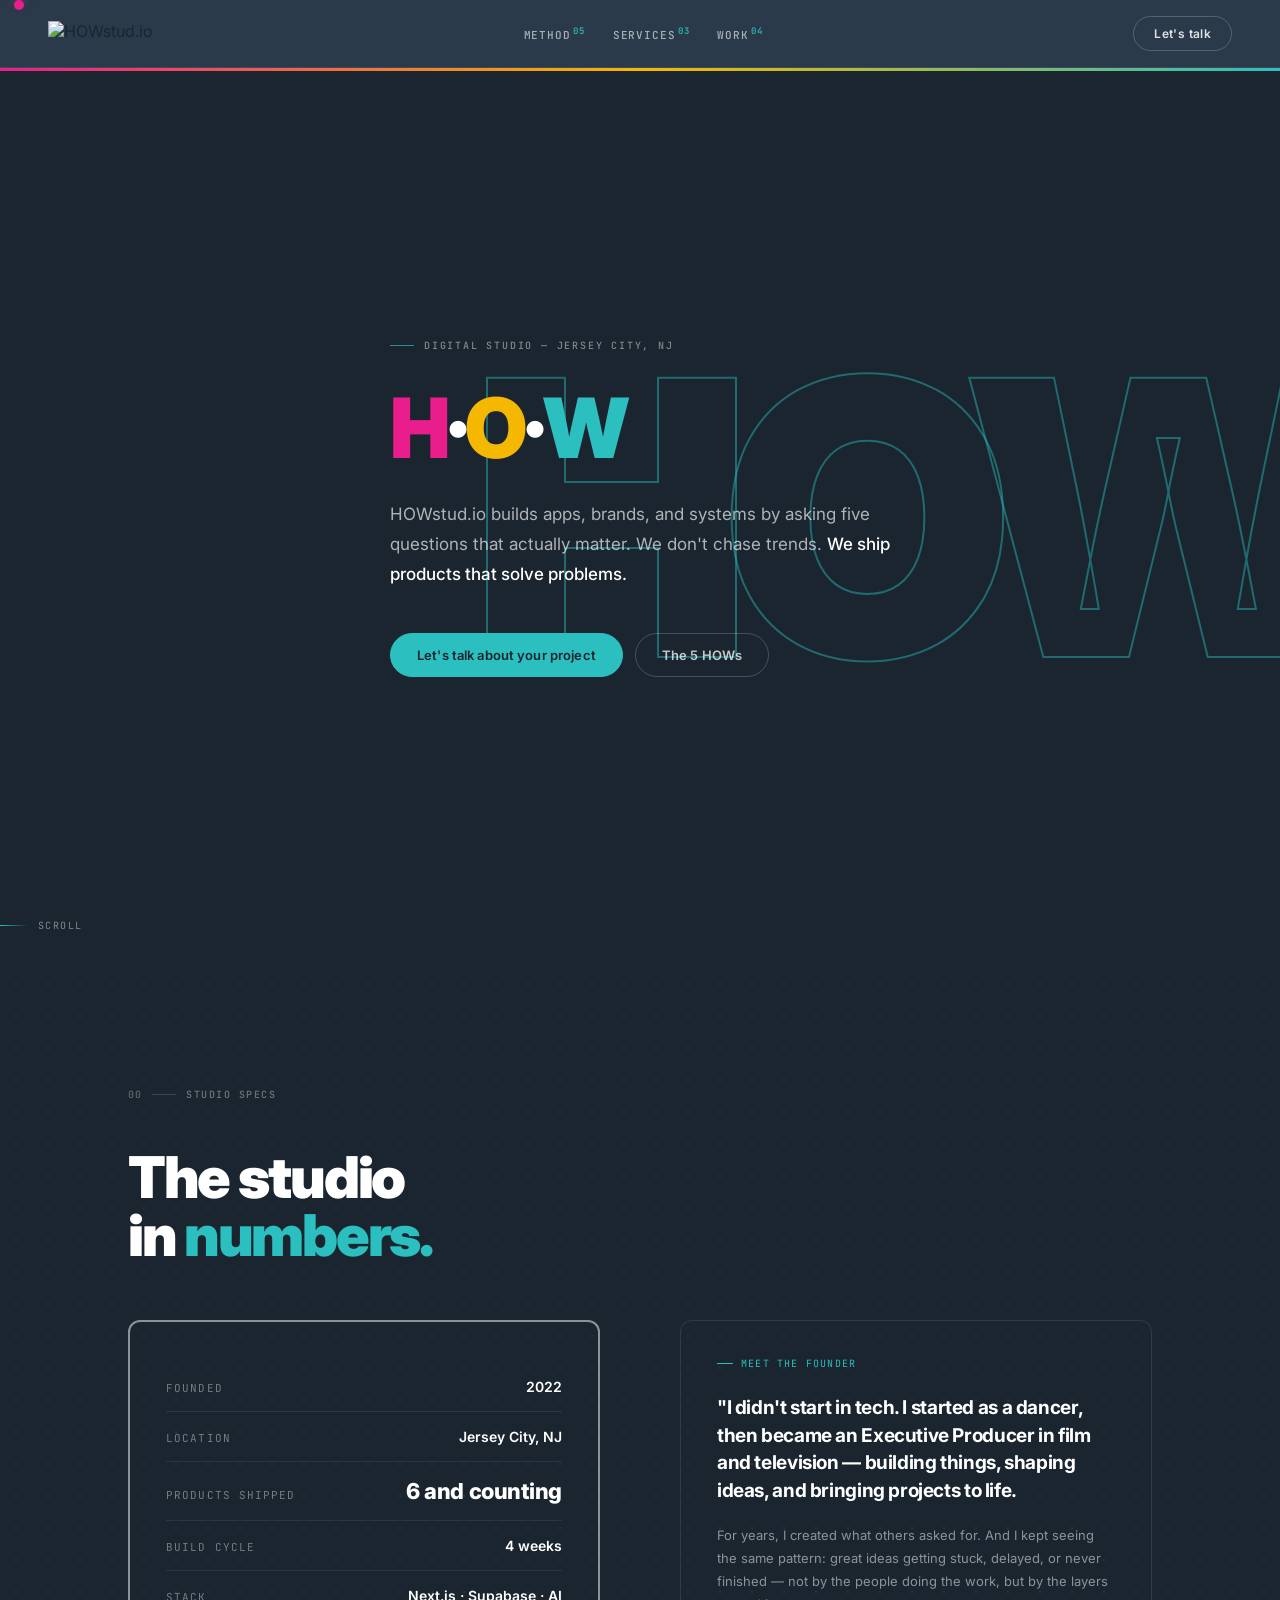
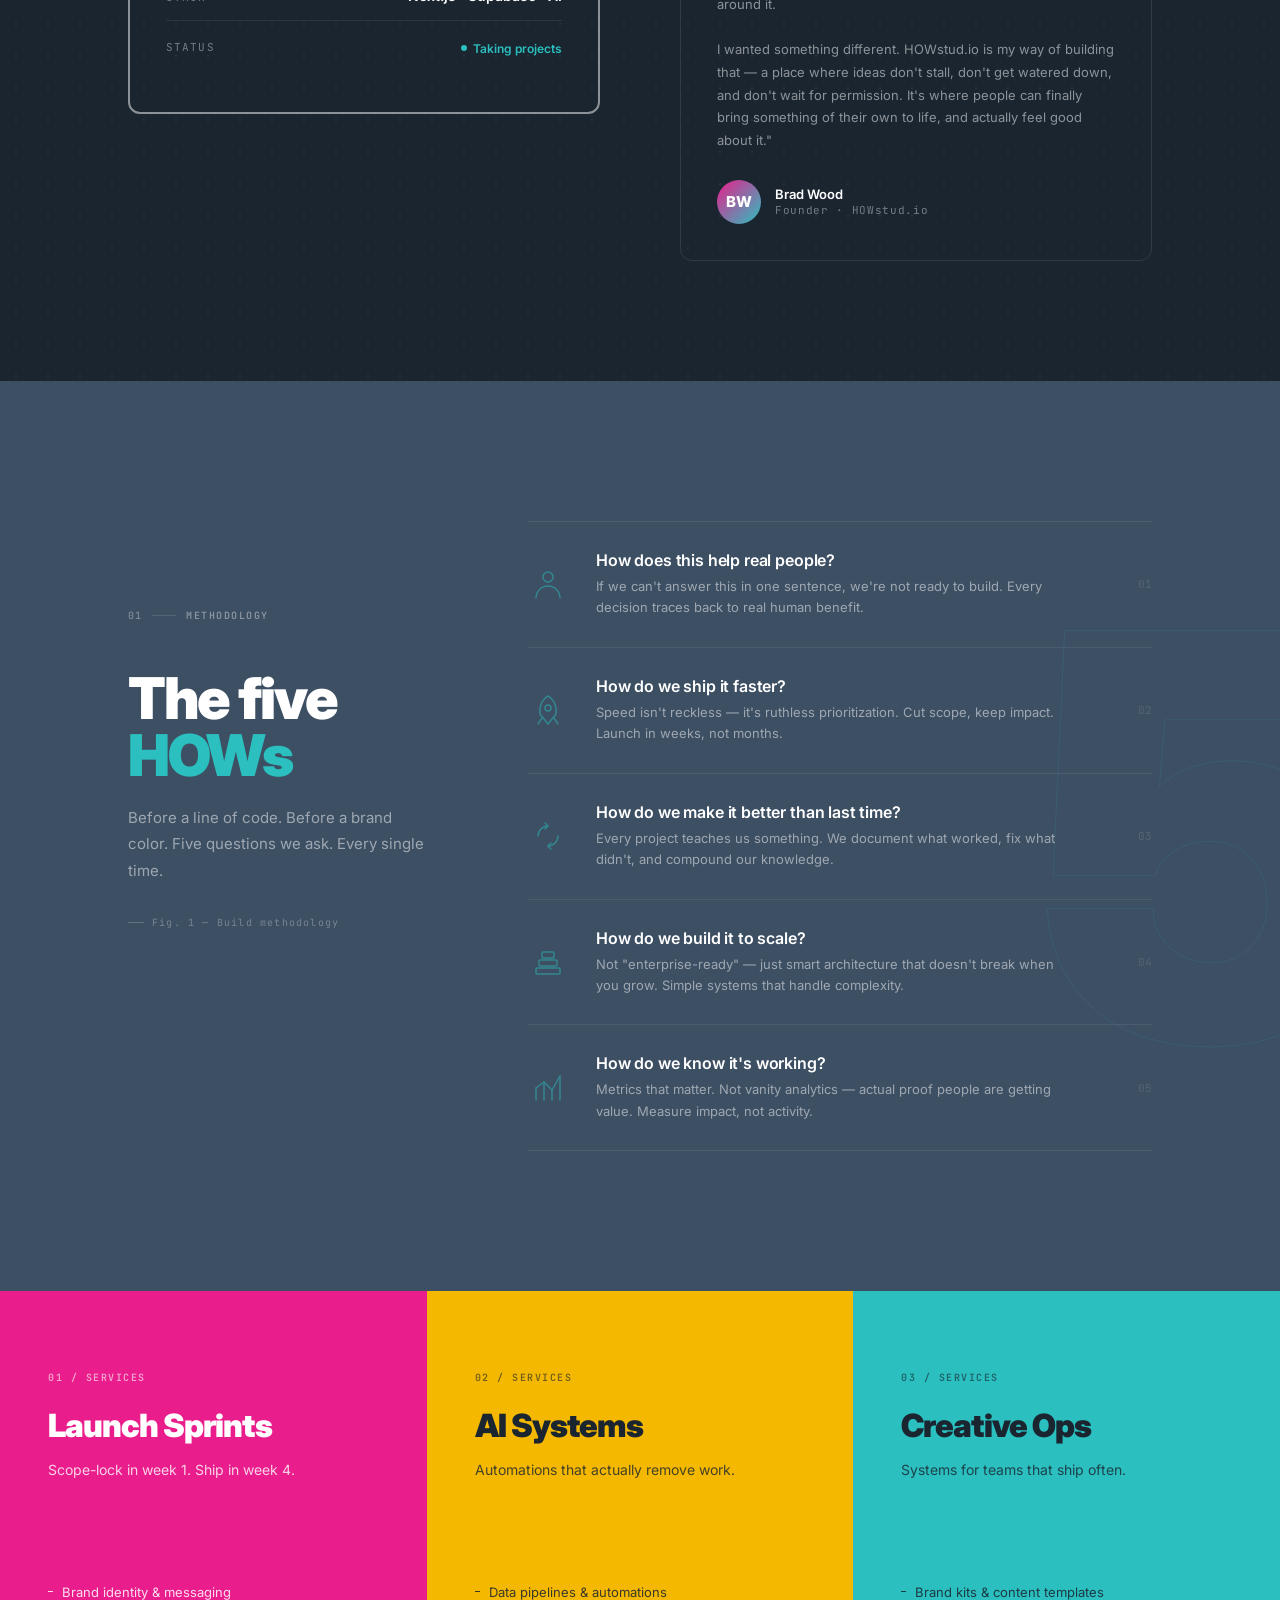
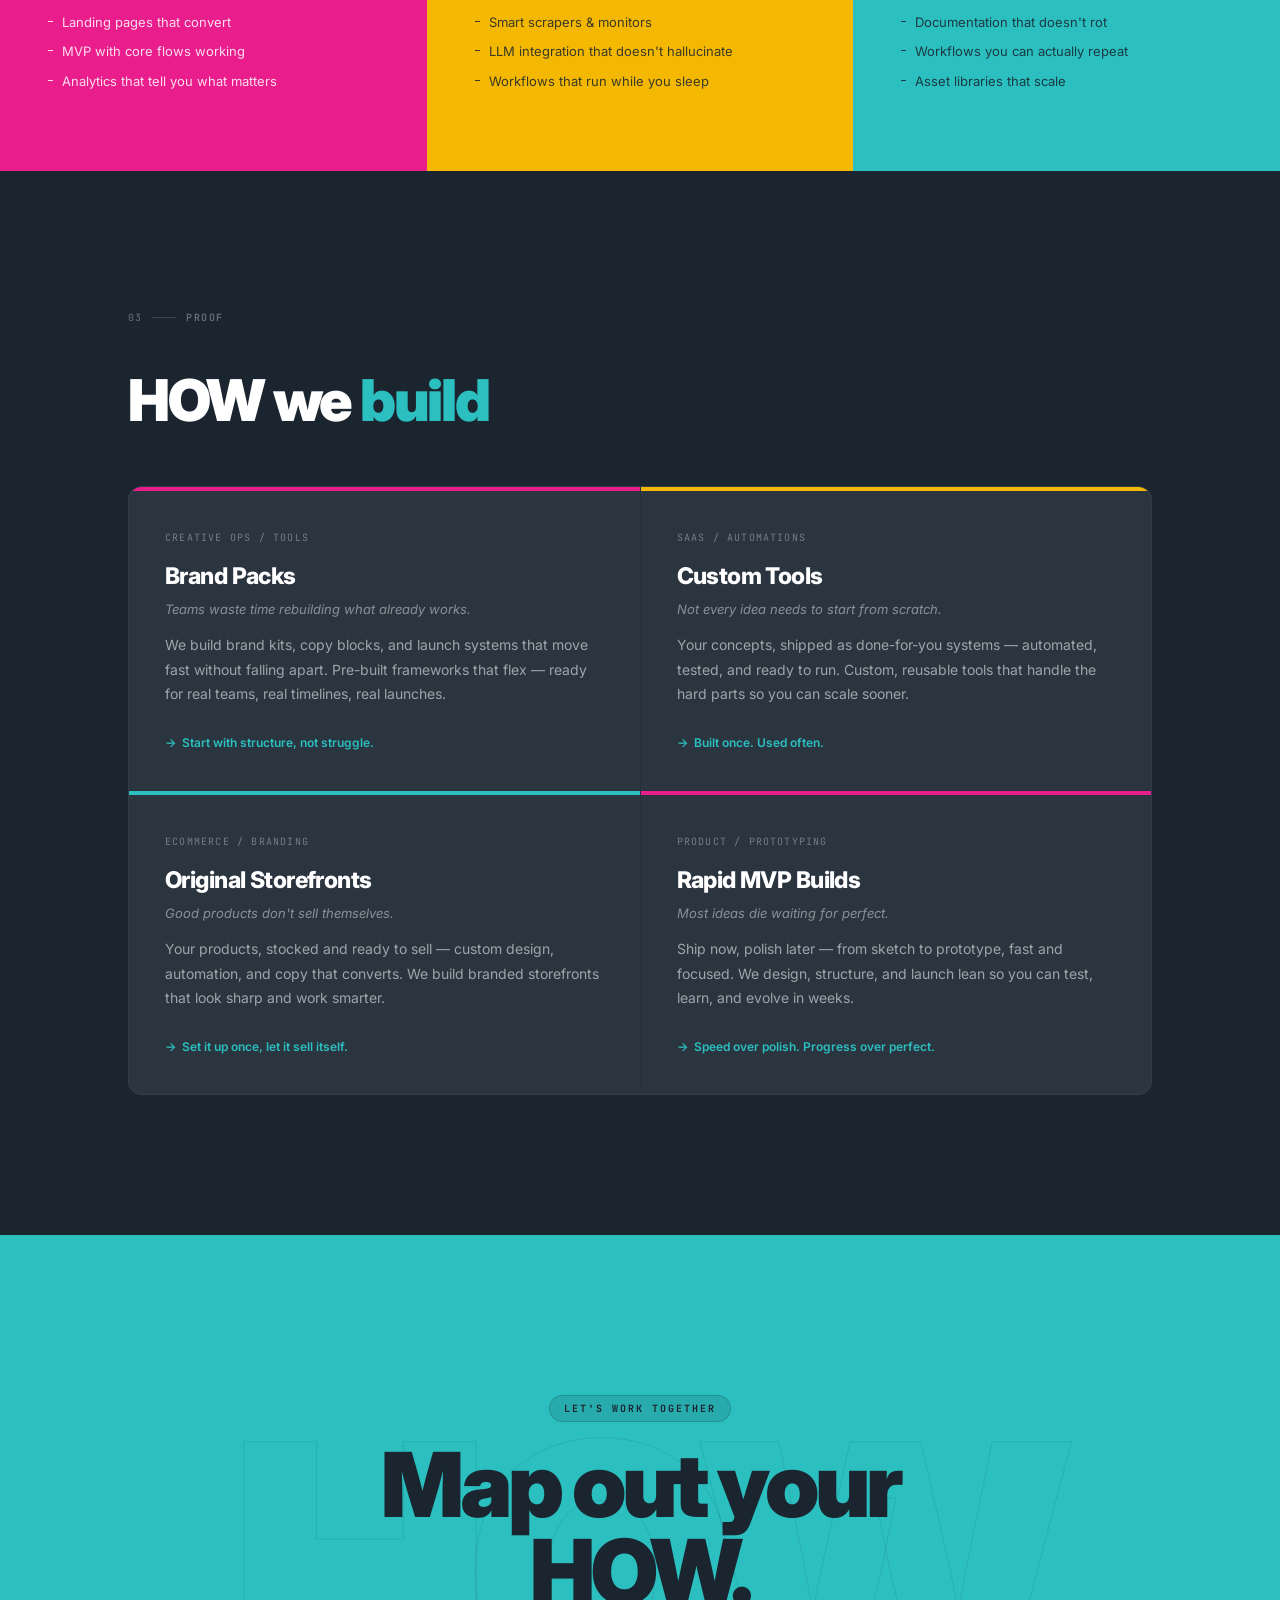
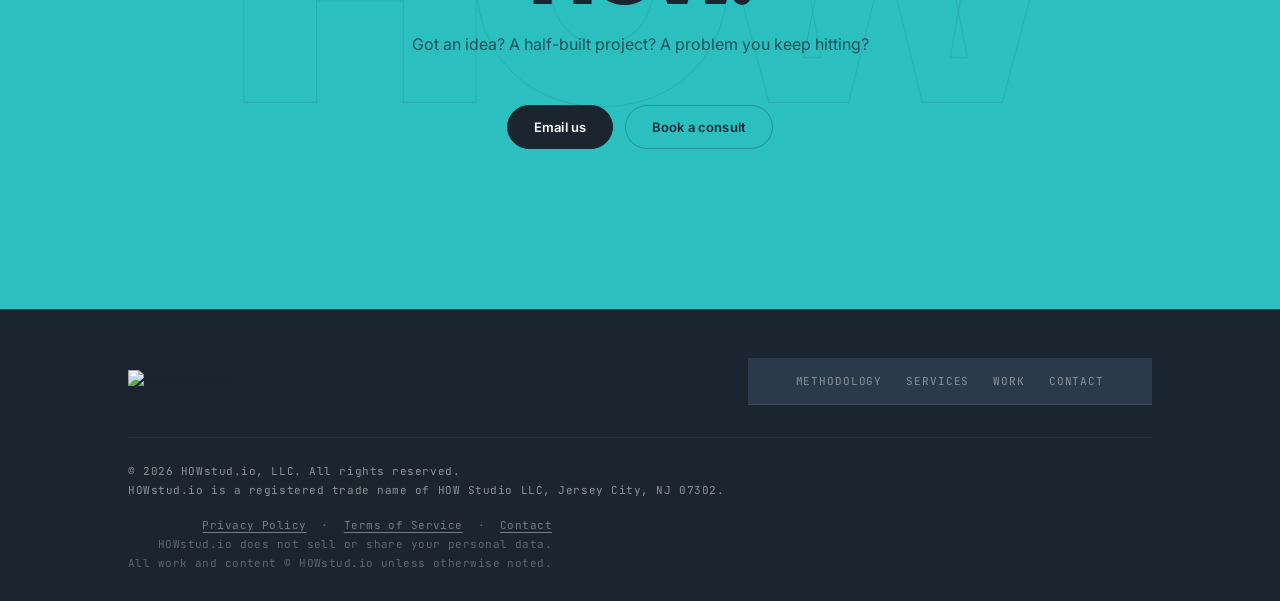
==== commit 2d2ba453: "Update founder quote and bio" ====
--- a/index.html
+++ b/index.html
@@ -432,8 +432,8 @@
         </div>
                 <div class="founder-card r">
                   <div class="founder-eyebrow">Meet the Founder</div>
-          <p class="founder-quote">"I've shipped <span class="hl">six products</span> in three years — not because I had a big team, but because I stopped waiting for perfect and started asking better questions."</p>
-                  <p class="founder-bio">Before HOWstud.io, I spent years inside agencies and enterprises watching good ideas die in committee. Too many opinions, too little output. So I built a studio that runs the opposite way — small on purpose, ruthless about process, and obsessed with actually shipping.<br><br>The five HOWs aren't a tagline. They're the filter that separates the builds that matter from the ones that sit in a Figma file forever.</p>
+          <p class="founder-quote">"I didn't start in tech. I started as a dancer, then became an Executive Producer in film and television — building things, shaping ideas, and bringing projects to life.</p>
+                  <p class="founder-bio">For years, I created what others asked for. And I kept seeing the same pattern: great ideas getting stuck, delayed, or never finished — not by the people doing the work, but by the layers around it.<br><br>I wanted something different. HOWstud.io is my way of building that — a place where ideas don't stall, don't get watered down, and don't wait for permission. It's where people can finally bring something of their own to life, and actually feel good about it."</p>
           <div class="founder-sig">
             <div class="founder-avatar">BW</div>
             <div><div class="founder-name">Brad Wood</div><div class="founder-title">Founder · HOWstud.io</div></div>
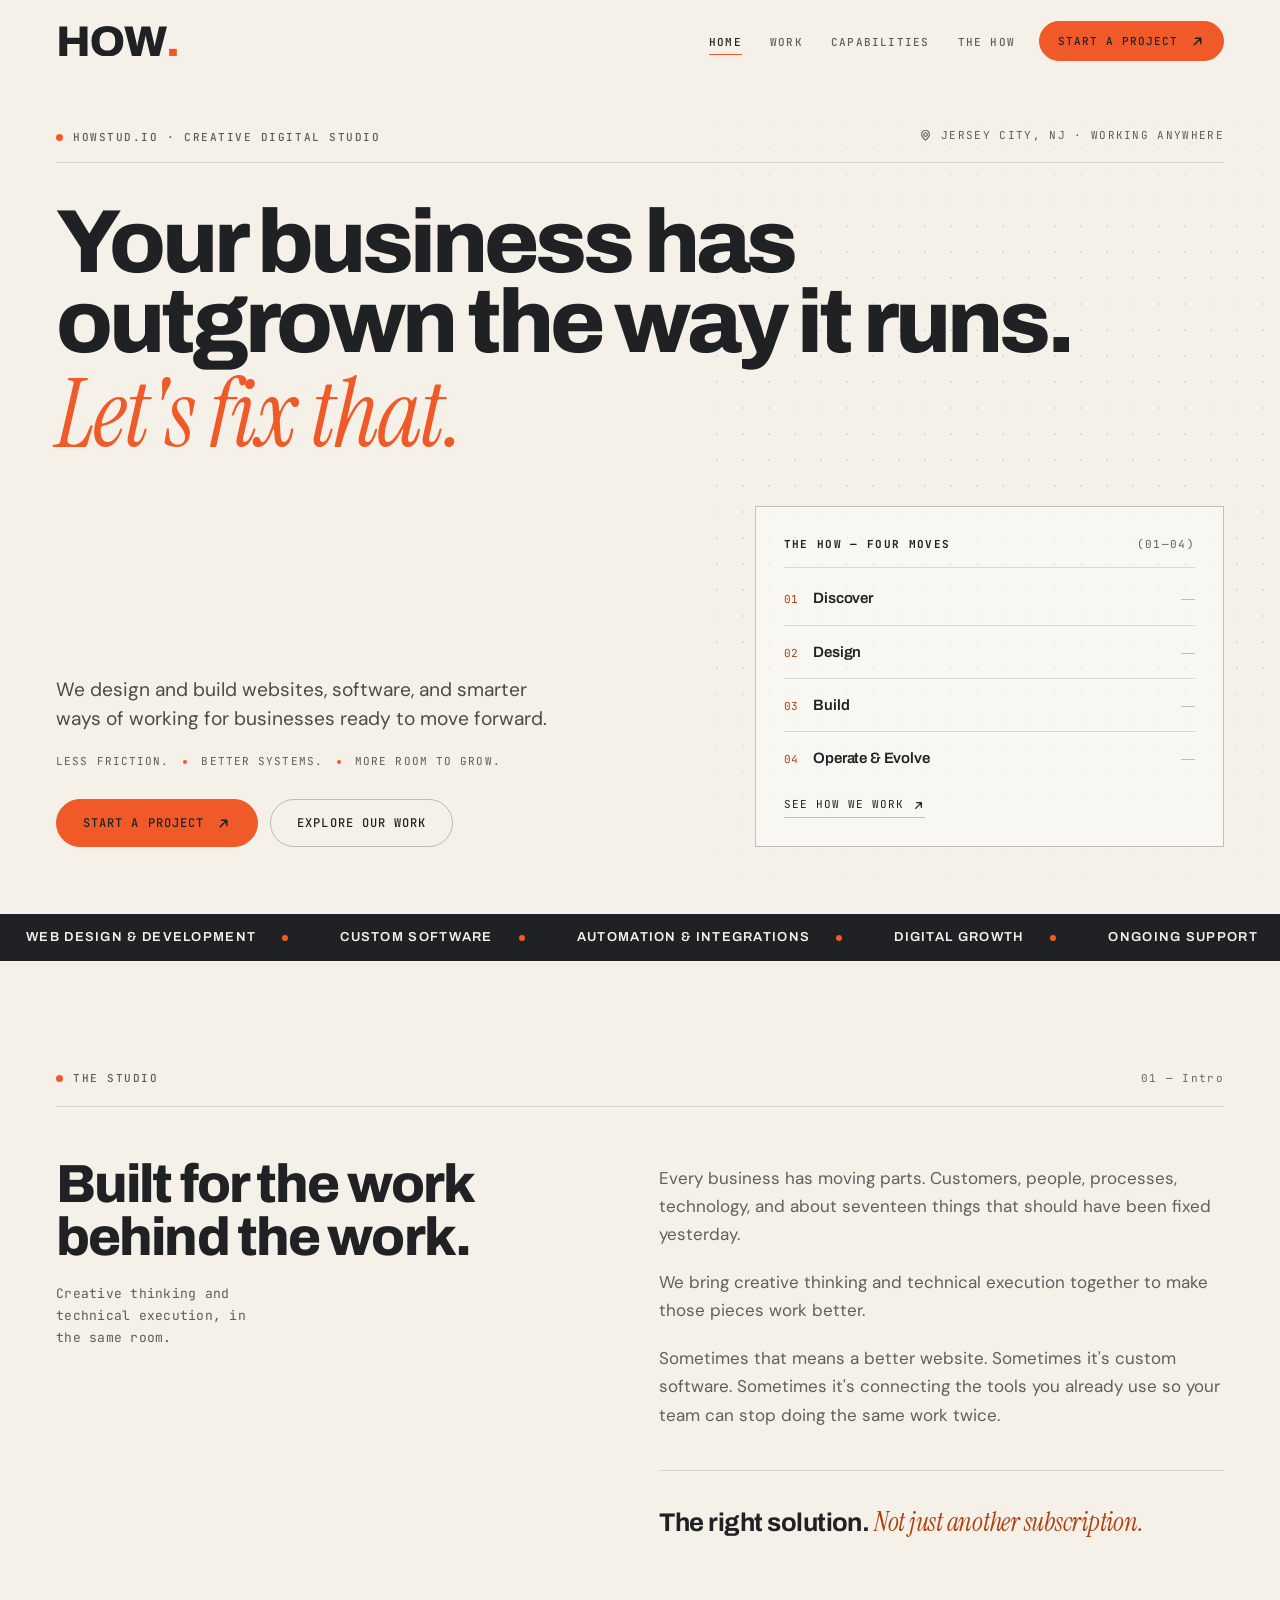
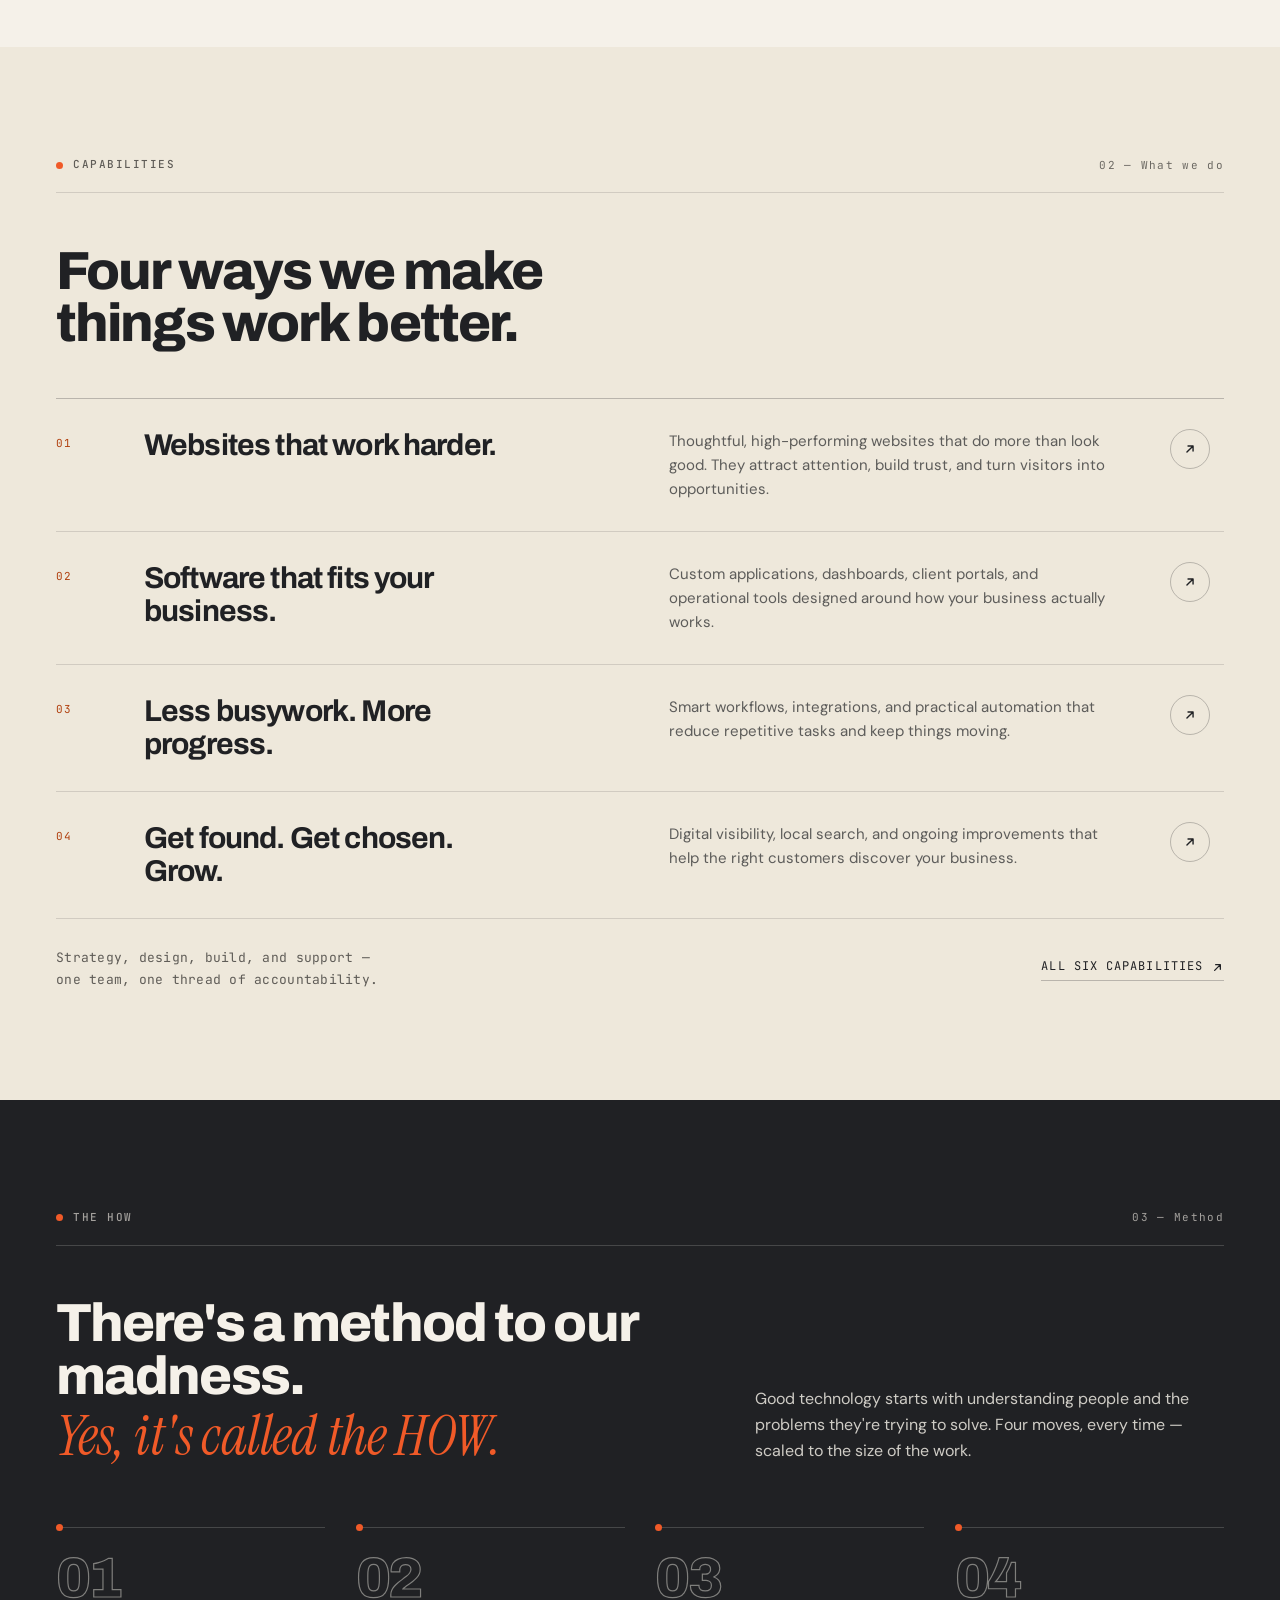
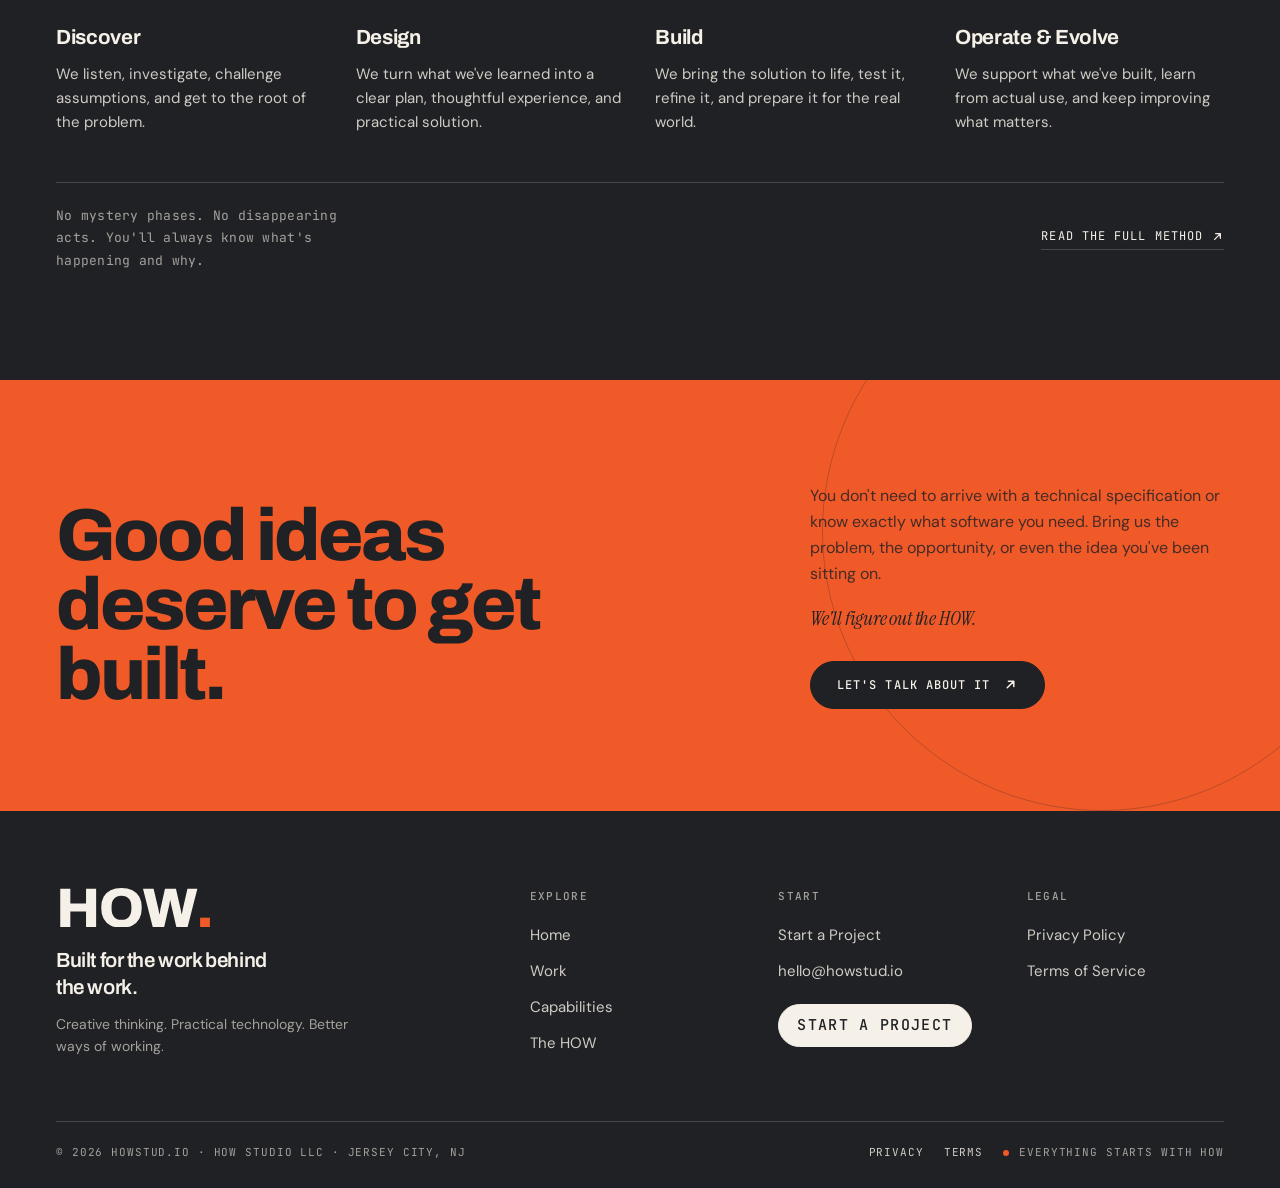
==== commit 5ae2a919: "Rebuild HOWstud.io as full five-page site per v1.0 handoff - Home, Work, Capabilities, The HOW, Star" ====
--- a/index.html
+++ b/index.html
@@ -1,680 +1,336 @@
-<!doctype html>
-  <html lang="en">
-  <head>
-    <meta charset="utf-8" />
-    <meta name="viewport" content="width=device-width, initial-scale=1" />
-    <title>HOWstud.io — Everything Starts With HOW</title>
-  <meta name="description" content="HOW isn't an acronym. It's the first question we ask before building anything. Apps, brands, and systems that actually ship." />
-  <link rel="icon" href="assets/how-studio-seal.png">
-    <link rel="preconnect" href="https://fonts.googleapis.com">
-    <link rel="preconnect" href="https://fonts.gstatic.com" crossorigin>
-    <link href="https://fonts.googleapis.com/css2?family=Inter:wght@300;400;500;600;700;800;900&family=JetBrains+Mono:wght@400;500;600&display=swap" rel="stylesheet">
-    <style>
-      *, *::before, *::after { box-sizing: border-box; margin: 0; padding: 0; }
-
-    :root {
-            --cream:  #F5F0E8;
-            --dark:   #1A2530;
-      --teal:   #2BBFBF;
-      --gold:   #F5B800;
-              --pink:   #E91E8C;
-              --blue:   #5BC8E8;
-      --navy:   #3D4F63;
-      --slate:  #2A3A4A;
-      --border-light: rgba(26,37,48,0.1);
-      --border-dark:  rgba(255,255,255,0.09);
+<!DOCTYPE html>
+<html lang="en">
+<head>
+<meta charset="utf-8">
+<meta name="viewport" content="width=device-width, initial-scale=1">
+<title>HOWstud.io — Creative Digital Studio | Websites, Software, Better Ways of Working</title>
+<meta name="description" content="HOWstud.io is a creative digital studio that designs and builds websites, custom software, and smarter ways of working for businesses ready to move forward. Less friction. Better systems. More room to grow.">
+<link rel="canonical" href="https://howstud.io/">
+<meta name="theme-color" content="#f5f1e9">
+<meta property="og:type" content="website">
+<meta property="og:site_name" content="HOWstud.io">
+<meta property="og:url" content="https://howstud.io/">
+<meta property="og:title" content="HOWstud.io — Your business has outgrown the way it runs.">
+<meta property="og:description" content="Creative thinking. Practical technology. Better ways of working. We design and build websites, software, and smarter systems.">
+<meta property="og:image" content="https://howstud.io/assets/img/og-image.png">
+<meta property="og:image:width" content="1200">
+<meta property="og:image:height" content="630">
+<meta property="og:image:alt" content="HOWstud.io — Creative Digital Studio. Your business has outgrown the way it runs. Let's fix that.">
+<meta name="twitter:card" content="summary_large_image">
+<meta name="twitter:title" content="HOWstud.io — Your business has outgrown the way it runs.">
+<meta name="twitter:description" content="Creative thinking. Practical technology. Better ways of working.">
+<meta name="twitter:image" content="https://howstud.io/assets/img/og-image.png">
+<link rel="icon" href="assets/brand/favicon.svg" type="image/svg+xml">
+<link rel="icon" href="assets/brand/favicon-32.png" sizes="32x32" type="image/png">
+<link rel="apple-touch-icon" href="assets/brand/apple-touch-icon.png">
+<link rel="preload" href="assets/fonts/archivo-latin-var.woff2" as="font" type="font/woff2" crossorigin>
+<link rel="preload" href="assets/fonts/dm-sans-latin-var.woff2" as="font" type="font/woff2" crossorigin>
+<link rel="stylesheet" href="assets/css/site.css">
+<script type="application/ld+json">
+{
+  "@context": "https://schema.org",
+  "@type": "ProfessionalService",
+  "name": "HOWstud.io",
+  "legalName": "HOW Studio LLC",
+  "url": "https://howstud.io/",
+  "email": "hello@howstud.io",
+  "description": "Creative digital studio designing and building websites, custom software, automation, and digital growth systems.",
+  "slogan": "Built for the work behind the work.",
+  "areaServed": "United States",
+  "address": {
+    "@type": "PostalAddress",
+    "addressLocality": "Jersey City",
+    "addressRegion": "NJ",
+    "addressCountry": "US"
+  }
 }
-
-    html { scroll-behavior: smooth; }
-
-    body {
-            font-family: 'Inter', system-ui, sans-serif;
-      background: var(--cream);
-      color: var(--dark);
-      overflow-x: hidden;
-      -webkit-font-smoothing: antialiased;
-}
-
-    a { text-decoration: none; color: inherit; }
-
-    .dot-grid::before {
-            content: '';
-      position: absolute;
-      inset: 0;
-      z-index: 0;
-      pointer-events: none;
-      background-image: radial-gradient(circle, rgba(0,0,0,0.06) 1px, transparent 1px);
-      background-size: 32px 32px;
-}
-    .dot-grid-light::before {
-            content: '';
-      position: absolute;
-      inset: 0;
-      z-index: 0;
-      pointer-events: none;
-      background-image: radial-gradient(circle, rgba(255,255,255,0.07) 1px, transparent 1px);
-      background-size: 32px 32px;
-}
-
-    section, nav, footer { position: relative; z-index: 1; }
-    .wrap { max-width: 1120px; margin: 0 auto; padding: 0 48px; }
-
-    #scroll-line-track {
-      position: fixed; left: 18px; top: 0; bottom: 0; width: 3px;
-      z-index: 999; pointer-events: none; transition: opacity 300ms;
-}
-    #scroll-line-track.hide-left { opacity: 0; }
-    #scroll-line-fill {
-      position: absolute; top: 0; left: 0; right: 0; height: 0%;
-      background: var(--pink); border-radius: 2px;
-      box-shadow: 0 0 8px 2px var(--pink);
-      transition: background 400ms, box-shadow 400ms;
-}
-    #scroll-bead {
-      position: fixed; left: 14px; top: 0;
-      width: 10px; height: 10px; border-radius: 50%;
-      background: var(--pink); z-index: 1000; pointer-events: none;
-      transition: top 60ms ease, background 400ms, left 400ms ease, right 400ms ease;
-}
-    #scroll-line-track-right {
-      position: fixed; right: 18px; top: 0; bottom: 0; width: 3px;
-      z-index: 999; pointer-events: none; opacity: 0; transition: opacity 300ms;
-}
-    #scroll-line-track-right.show-right { opacity: 1; }
-    #scroll-line-fill-right {
-      position: absolute; top: 0; left: 0; right: 0; height: 0%;
-      background: var(--pink); border-radius: 2px;
-      box-shadow: 0 0 8px 2px var(--pink);
-      transition: background 400ms, box-shadow 400ms;
-}
-
-    nav {
-            position: sticky; top: 0;
-      background: #2A3A4A;
-      border-bottom: 1px solid rgba(255,255,255,0.08);
-      z-index: 200; padding: 16px 48px;
-      display: flex; align-items: center; justify-content: space-between;
-}
-    .nav-logo { height: 26px; width: auto; display: block; }
-    .nav-links { display: flex; align-items: center; gap: 28px; }
-    .nav-link {
-            font-family: 'JetBrains Mono', monospace;
-      font-size: 11px; font-weight: 500;
-      color: rgba(255,255,255,0.6); letter-spacing: 0.08em;
-      text-transform: uppercase; transition: color 180ms;
-}
-    .nav-link:hover { color: #fff; }
-        .nav-link sup { font-size: 9px; color: var(--teal); margin-left: 2px; vertical-align: super; }
-    .nav-cta {
-            padding: 9px 20px; border-radius: 9999px;
-      background: transparent; border: 1px solid rgba(255,255,255,0.2);
-      color: rgba(255,255,255,0.85); font-size: 12px; font-weight: 600;
-      letter-spacing: 0.03em; transition: all 160ms ease-out;
-}
-    .nav-cta:hover { border-color: var(--teal); color: var(--teal); }
-
-    .hero {
-            background-color: #1A2530;
-      min-height: 100vh;
-      display: flex; align-items: center;
-      position: relative; overflow: hidden; padding: 0;
-}
-    .hero-accent-bar {
-            position: absolute; top: 0; left: 0; right: 0; height: 3px;
-      background: linear-gradient(90deg, var(--pink), var(--gold), var(--teal));
-      z-index: 2;
-}
-    .ghost-how {
-            position: absolute; right: -60px; top: 50%;
-      transform: translateY(-50%);
-      font-size: clamp(220px, 30vw, 460px);
-      font-weight: 900; letter-spacing: -0.07em; line-height: 1;
-      color: transparent;
-      -webkit-text-stroke: 2px rgba(43,191,191,0.45);
-      user-select: none; pointer-events: none; z-index: 0;
-      will-change: transform;
-}
-    .hero-body {
-            position: relative; z-index: 1;
-      max-width: 640px; padding: 80px 0 100px;
-}
-    .eyebrow {
-            font-family: 'JetBrains Mono', monospace;
-      font-size: 10px; font-weight: 500;
-      color: rgba(255,255,255,0.45); letter-spacing: 0.18em;
-      text-transform: uppercase; margin-bottom: 36px;
-      display: flex; align-items: center; gap: 10px;
-      opacity: 0; transform: translateY(8px);
-      animation: up 500ms 750ms forwards ease-out;
-}
-    .eyebrow::before {
-            content: ''; display: block; width: 24px; height: 1px;
-            background: var(--teal); opacity: 0.7;
-}
-    .hero-hed {
-            font-size: clamp(52px, 6.5vw, 96px);
-      font-weight: 900; letter-spacing: -0.04em;
-      line-height: 0.97; color: #fff; margin-bottom: 32px;
-      }
-    .hw-letter {
-            display: inline-block;
-      opacity: 0; transform: scale(0.2); filter: blur(8px);
-      transition: opacity 700ms cubic-bezier(0.16,1,0.3,1),
-                          transform 700ms cubic-bezier(0.16,1,0.3,1),
-                          filter 700ms cubic-bezier(0.16,1,0.3,1);
-}
-    .hw-letter.in { opacity: 1; transform: scale(1); filter: blur(0px); }
-    .hw-letter:hover { transform: scale(1.08) !important; transition-duration: 200ms !important; }
-    .hw-dot { display: inline-block; opacity: 0; transition: opacity 300ms ease; }
-    .hw-dot.in { opacity: 1; }
-    .letter-h { color: var(--pink); }
-    .letter-o { color: var(--gold); }
-    .letter-w { color: var(--teal); }
-    .hero-rest {
-            opacity: 0; transform: translateY(10px);
-      transition: opacity 500ms ease, transform 500ms ease;
-}
-    .hero-rest.in { opacity: 1; transform: translateY(0); }
-    .hero-sub {
-            font-size: 17px; font-weight: 400;
-      color: rgba(255,255,255,0.65); line-height: 1.75;
-      max-width: 500px; margin-bottom: 44px;
-}
-    .hero-sub em { font-style: normal; color: #fff; font-weight: 500; }
-        .hero-btns { display: flex; gap: 12px; flex-wrap: wrap; }
-    .scroll-caret {
-            position: absolute; bottom: 36px; left: 0;
-      display: flex; align-items: center; gap: 10px;
-      opacity: 0; animation: fadein 600ms 1400ms forwards;
-}
-    .scroll-caret span {
-            font-family: 'JetBrains Mono', monospace;
-      font-size: 10px; color: rgba(255,255,255,0.45);
-      letter-spacing: 0.14em; text-transform: uppercase;
-}
-    .caret-line {
-            width: 28px; height: 1px;
-      background: linear-gradient(to right, var(--teal), transparent);
-      animation: caretPulse 2.5s infinite ease-in-out;
-}
-    @keyframes caretPulse {
-            0%,100% { width: 20px; opacity: 0.4; }
-      50% { width: 36px; opacity: 1; }
-}
-
-    .btn {
-            display: inline-flex; align-items: center; justify-content: center;
-      padding: 13px 26px; border-radius: 9999px;
-      font-size: 13px; font-weight: 600; letter-spacing: 0.01em;
-      transition: all 150ms ease-out; cursor: pointer;
-}
-    .btn-primary { background: var(--teal); color: var(--dark); border: 1px solid var(--teal); }
-    .btn-primary:hover { background: #fff; border-color: #fff; transform: scale(1.02); }
-        .btn-primary:active { transform: scale(0.98); }
-    .btn-secondary { background: transparent; color: rgba(255,255,255,0.75); border: 1px solid rgba(255,255,255,0.2); }
-    .btn-secondary:hover { border-color: var(--teal); color: #fff; }
-        .btn-cta-primary { background: var(--dark); color: #fff; border: 1px solid var(--dark); }
-        .btn-cta-primary:hover { background: #2a3845; transform: scale(1.02); }
-    .btn-cta-secondary { background: transparent; color: var(--dark); border: 1px solid rgba(26,37,48,0.3); }
-    .btn-cta-secondary:hover { border-color: var(--dark); }
-
-    .specs-sec { background: var(--dark); padding: 120px 0; position: relative; overflow: hidden; }
-    .sec-label { display: flex; align-items: center; gap: 10px; margin-bottom: 48px; }
-    .sec-label-n { font-family: 'JetBrains Mono', monospace; font-size: 10px; color: rgba(255,255,255,0.35); letter-spacing: 0.1em; }
-    .sec-label-rule { width: 24px; height: 1px; background: rgba(255,255,255,0.15); }
-    .sec-label-t { font-family: 'JetBrains Mono', monospace; font-size: 10px; font-weight: 600; color: rgba(255,255,255,0.35); letter-spacing: 0.15em; text-transform: uppercase; }
-    .sec-label.light .sec-label-n, .sec-label.light .sec-label-t { color: var(--navy); }
-    .sec-label.light .sec-label-rule { background: var(--border-light); }
-    .sec-hed { font-size: clamp(38px, 4.5vw, 64px); font-weight: 900; letter-spacing: -0.04em; line-height: 1.0; }
-    .sec-hed.on-dark { color: #fff; }
-          .sec-hed.on-light { color: var(--dark); }
-    .sec-hed .accent { color: var(--teal); }
-    .specs-layout { display: grid; grid-template-columns: 1fr 1fr; gap: 80px; align-items: start; margin-top: 56px; }
-    .spec-box { border: 2px solid rgba(255,255,255,0); border-radius: 12px; padding: 40px 36px; opacity: 0; transition: border-color 100ms, opacity 300ms; }
-    .spec-box.drawn { opacity: 1; animation: borderDraw 500ms ease-out forwards; }
-    @keyframes borderDraw {
-            0%   { border-color: rgba(255,255,255,0); }
-      25%  { border-top-color: rgba(255,255,255,0.5); }
-      50%  { border-right-color: rgba(255,255,255,0.5); }
-      75%  { border-bottom-color: rgba(255,255,255,0.5); }
-      100% { border-color: rgba(255,255,255,0.5); }
-}
-    .spec-row { display: flex; justify-content: space-between; align-items: baseline; padding: 16px 0; border-bottom: 1px solid rgba(255,255,255,0.08); }
-    .spec-row:last-child { border-bottom: none; }
-    .spec-key { font-family: 'JetBrains Mono', monospace; font-size: 11px; color: rgba(255,255,255,0.4); letter-spacing: 0.1em; text-transform: uppercase; }
-    .spec-val { font-size: 14px; font-weight: 600; color: #fff; }
-        .spec-val.counter-target { font-size: 22px; font-weight: 800; letter-spacing: -0.02em; }
-    .status-badge { display: inline-flex; align-items: center; gap: 6px; font-size: 12px; font-weight: 600; }
-    .status-badge.live { color: var(--teal); }
-    .live-dot { width: 6px; height: 6px; border-radius: 50%; background: var(--teal); display: inline-block; animation: livePulse 1.8s infinite ease-in-out; }
-    @keyframes livePulse { 0%,100% { opacity: 1; } 50% { opacity: 0.3; } }
-    .founder-card { border: 1px solid rgba(255,255,255,0.1); border-radius: 12px; padding: 36px; }
-    .founder-eyebrow { font-family: 'JetBrains Mono', monospace; font-size: 10px; color: var(--teal); letter-spacing: 0.12em; text-transform: uppercase; margin-bottom: 24px; display: flex; align-items: center; gap: 8px; }
-    .founder-eyebrow::before { content: ''; width: 16px; height: 1px; background: var(--teal); }
-          .founder-quote { font-size: 19px; font-weight: 700; line-height: 1.45; color: #fff; letter-spacing: -0.02em; margin-bottom: 20px; }
-        .founder-quote .hl { color: var(--teal); }
-    .founder-bio { font-size: 13px; color: rgba(255,255,255,0.5); line-height: 1.75; margin-bottom: 28px; }
-    .founder-sig { display: flex; align-items: center; gap: 14px; }
-    .founder-avatar { width: 44px; height: 44px; border-radius: 50%; background: linear-gradient(135deg, var(--pink), var(--teal)); display: flex; align-items: center; justify-content: center; font-size: 15px; font-weight: 800; color: #fff; flex-shrink: 0; }
-        .founder-name { font-size: 13px; font-weight: 600; color: #fff; line-height: 1.3; }
-        .founder-title { font-size: 11px; color: rgba(255,255,255,0.4); font-family: 'JetBrains Mono', monospace; letter-spacing: 0.06em; }
-
-    .hows-sec { background: var(--navy); padding: 140px 0; position: relative; overflow: hidden; }
-    .hows-wm { position: absolute; right: -60px; top: 50%; transform: translateY(-50%); font-size: clamp(320px, 44vw, 600px); font-weight: 900; letter-spacing: -0.08em; color: transparent; -webkit-text-stroke: 1px rgba(43,191,191,0.12); pointer-events: none; user-select: none; line-height: 1; }
-    .hows-layout { display: grid; grid-template-columns: 320px 1fr; gap: 80px; align-items: start; }
-    .hows-sticky { position: sticky; top: 88px; }
-    .hows-sticky .sec-label.light .sec-label-n, .hows-sticky .sec-label.light .sec-label-t { color: rgba(255,255,255,0.4); }
-    .hows-sticky .sec-label.light .sec-label-rule { background: rgba(255,255,255,0.12); }
-    .hows-sticky .sec-hed.on-light { color: #fff; }
-          .hows-desc { font-size: 15px; color: rgba(255,255,255,0.5); line-height: 1.75; margin-top: 20px; max-width: 300px; }
-    .fig-label { font-family: 'JetBrains Mono', monospace; font-size: 10px; color: rgba(255,255,255,0.3); letter-spacing: 0.12em; margin-top: 32px; display: flex; align-items: center; gap: 8px; }
-    .fig-label::before { content: ''; display: block; width: 16px; height: 1px; background: rgba(255,255,255,0.2); }
-          .how-rows { display: flex; flex-direction: column; }
-    .how-row { display: grid; grid-template-columns: 48px 1fr 64px; gap: 20px; align-items: center; padding: 28px 0; border-bottom: 1px solid rgba(255,255,255,0.08); position: relative; cursor: default; opacity: 0; transform: translateX(-24px); transition: opacity 480ms ease-out, transform 480ms ease-out, background 200ms; }
-    .how-row:first-child { border-top: 1px solid rgba(255,255,255,0.08); }
-    .how-row.in { opacity: 1; transform: translateX(0); }
-    .how-row::before { content: ''; position: absolute; left: -48px; top: 0; bottom: 0; width: 2px; background: var(--teal); transform: scaleY(0); transform-origin: bottom; transition: transform 230ms ease-out; }
-          .how-row:hover::before { transform: scaleY(1); }
-    .how-row:hover { background: rgba(255,255,255,0.03); border-radius: 8px; }
-    .how-icon { width: 40px; height: 40px; flex-shrink: 0; opacity: 0.5; transition: opacity 250ms; }
-    .how-row:hover .how-icon { opacity: 1; }
-    .how-text h3 { font-size: 16px; font-weight: 600; letter-spacing: -0.01em; color: #fff; margin-bottom: 6px; }
-        .how-text p { font-size: 13px; color: rgba(255,255,255,0.5); line-height: 1.65; }
-    .how-num { font-family: 'JetBrains Mono', monospace; font-size: 11px; color: rgba(255,255,255,0.25); text-align: right; justify-self: end; transition: color 200ms; opacity: 0.5; }
-    .how-row:hover .how-num { color: var(--teal); opacity: 1; }
-
-    .caps-sec { display: grid; grid-template-columns: repeat(3,1fr); }
-    .cap-block { padding: 80px 48px; display: flex; flex-direction: column; justify-content: space-between; min-height: 480px; transform-origin: bottom; transform: scaleY(0); transition: transform 500ms cubic-bezier(0.16,1,0.3,1); }
-    .cap-block.in { transform: scaleY(1); }
-    .cap-block:nth-child(2) { transition-delay: 100ms; }
-    .cap-block:nth-child(3) { transition-delay: 200ms; }
-    .cap-block-pink  { background: var(--pink); color: #fff; }
-        .cap-block-gold  { background: var(--gold); color: var(--dark); }
-    .cap-block-teal  { background: var(--teal); color: var(--dark); }
-    .cap-label { font-family: 'JetBrains Mono', monospace; font-size: 10px; font-weight: 600; letter-spacing: 0.15em; text-transform: uppercase; opacity: 0.6; margin-bottom: 24px; }
-    .cap-title { font-size: clamp(24px, 2.5vw, 36px); font-weight: 900; letter-spacing: -0.03em; line-height: 1.1; margin-bottom: 16px; }
-    .cap-tagline { font-size: 14px; line-height: 1.6; opacity: 0.8; margin-bottom: 40px; }
-    .cap-list { list-style: none; display: flex; flex-direction: column; gap: 10px; }
-    .cap-list li { font-size: 13px; padding-left: 14px; position: relative; line-height: 1.5; opacity: 0.85; }
-    .cap-list li::before { content: ''; position: absolute; left: 0; top: 8px; width: 5px; height: 1px; background: currentColor; }
-
-          .proof-sec { background: var(--dark); padding: 140px 0; position: relative; overflow: hidden; }
-    .proof-grid { display: grid; grid-template-columns: 1fr 1fr; gap: 1px; background: rgba(255,255,255,0.06); border: 1px solid rgba(255,255,255,0.06); border-radius: 14px; overflow: hidden; margin-top: 56px; }
-    .proof-card { background: rgba(255,255,255,0.02); padding: 40px 36px; display: flex; flex-direction: column; position: relative; overflow: hidden; opacity: 0; transform: translateY(20px); transition: background 200ms ease-out, opacity 480ms ease-out, transform 480ms ease-out; }
-    .proof-card.in { opacity: 1; transform: translateY(0); }
-    .proof-card:hover { background: rgba(255,255,255,0.05); }
-    .proof-card:nth-child(1) { border-top: 4px solid var(--pink); }
-    .proof-card:nth-child(2) { border-top: 4px solid var(--gold); }
-    .proof-card:nth-child(3) { border-top: 4px solid var(--teal); }
-    .proof-card:nth-child(4) { border-top: 4px solid var(--pink); }
-    .proof-line { position: absolute; bottom: 0; left: 0; right: 0; height: 2px; transform: scaleX(0); transform-origin: left; transition: transform 280ms ease-out; }
-    .proof-card:nth-child(1) .proof-line { background: var(--teal); }
-    .proof-card:nth-child(2) .proof-line { background: var(--gold); }
-    .proof-card:nth-child(3) .proof-line { background: var(--pink); }
-    .proof-card:nth-child(4) .proof-line { background: var(--blue); }
-    .proof-card:hover .proof-line { transform: scaleX(1); }
-    .proof-tag { font-family: 'JetBrains Mono', monospace; font-size: 10px; color: rgba(255,255,255,0.35); letter-spacing: 0.12em; text-transform: uppercase; margin-bottom: 18px; }
-    .proof-title { font-size: 23px; font-weight: 800; letter-spacing: -0.025em; color: #fff; margin-bottom: 10px; }
-        .proof-hook { font-size: 13px; color: rgba(255,255,255,0.45); font-style: italic; margin-bottom: 14px; line-height: 1.5; }
-    .proof-body { font-size: 14px; color: rgba(255,255,255,0.55); line-height: 1.75; margin-bottom: 28px; flex: 1; }
-    .proof-cta { font-size: 12px; font-weight: 600; color: var(--teal); display: flex; align-items: center; gap: 6px; }
-    .proof-cta::before { content: '→'; }
-
-    .cta-sec { background: var(--teal); padding: 160px 0; text-align: center; position: relative; overflow: hidden; }
-    .cta-ghost { position: absolute; left: 50%; top: 50%; transform: translate(-50%,-50%); font-size: clamp(180px,28vw,400px); font-weight: 900; letter-spacing: -0.06em; color: transparent; -webkit-text-stroke: 1px rgba(26,37,48,0.1); pointer-events: none; user-select: none; z-index: 0; }
-    .cta-body { position: relative; z-index: 1; }
-    .cta-eyebrow { font-family: 'JetBrains Mono', monospace; font-size: 10px; color: var(--dark); font-weight: 700; letter-spacing: 0.2em; text-transform: uppercase; margin-bottom: 20px; display: inline-block; background: rgba(26,37,48,0.12); padding: 6px 14px; border-radius: 20px; border: 1px solid rgba(26,37,48,0.2); }
-    .cta-hed { font-size: clamp(48px,7vw,100px); font-weight: 900; letter-spacing: -0.045em; line-height: 0.97; color: var(--dark); margin-bottom: 16px; }
-    .cta-how-word { display: inline-block; }
-    .cta-how-word.flash { animation: howFlash 1200ms ease-out forwards; }
-    @keyframes howFlash { 0% { color: var(--dark); } 33% { color: var(--pink); } 66% { color: var(--gold); } 100% { color: var(--dark); } }
-    .cta-sub { font-size: 16px; color: rgba(26,37,48,0.7); margin-bottom: 48px; line-height: 1.6; }
-    .cta-btns { display: flex; justify-content: center; gap: 12px; flex-wrap: wrap; }
-
-    footer { background: var(--dark); padding: 48px 0 28px; border-top: 1px solid rgba(255,255,255,0.06); }
-    .footer-row { display: flex; justify-content: space-between; align-items: center; margin-bottom: 32px; }
-    .footer-logo { height: 24px; width: auto; opacity: 1; }
-    .footer-nav { display: flex; gap: 24px; }
-    .footer-nav a { font-family: 'JetBrains Mono', monospace; font-size: 11px; color: rgba(255,255,255,0.45); letter-spacing: 0.08em; text-transform: uppercase; transition: color 160ms; }
-    .footer-nav a:hover { color: var(--teal); }
-    .footer-bottom { display: flex; justify-content: space-between; align-items: flex-start; padding-top: 24px; border-top: 1px solid rgba(255,255,255,0.06); flex-wrap: wrap; gap: 16px; }
-    .footer-copy { font-family: 'JetBrains Mono', monospace; font-size: 11px; color: rgba(255,255,255,0.5); letter-spacing: 0.05em; line-height: 1.7; }
-    .footer-legal { font-family: 'JetBrains Mono', monospace; font-size: 11px; color: rgba(255,255,255,0.3); letter-spacing: 0.04em; line-height: 1.75; text-align: right; }
-    .footer-legal a { color: rgba(255,255,255,0.4); text-decoration: underline; text-underline-offset: 3px; }
-    .footer-legal a:hover { color: var(--teal); }
-
-    .r { opacity: 0; transform: translateY(16px); transition: opacity 520ms ease-out, transform 520ms ease-out; }
-    .r.on { opacity: 1; transform: translateY(0); }
-    .d1 { transition-delay: 60ms; } .d2 { transition-delay: 130ms; }
-    .d3 { transition-delay: 200ms; } .d4 { transition-delay: 270ms; } .d5 { transition-delay: 340ms; }
-
-    #cursor-dot { position: fixed; top: 0; left: 0; width: 10px; height: 10px; border-radius: 50%; background: var(--pink); pointer-events: none; z-index: 9999; transform: translate(-50%,-50%); transition: width 200ms, height 200ms, opacity 200ms, background 400ms; }
-    #cursor-dot.big { width: 20px; height: 20px; opacity: 0.4; }
-    @media (pointer: coarse) { #cursor-dot { display: none; } }
-
-    @keyframes up { to { opacity: 1; transform: translateY(0); } }
-    @keyframes fadein { to { opacity: 1; } }
-
-    @media (prefers-reduced-motion: reduce) {
-      .hw-letter, .hero-rest, .how-row, .proof-card, .cap-block, .eyebrow, .scroll-caret, .r { transition: none !important; animation: none !important; opacity: 1 !important; transform: none !important; }
-      #cursor-dot, #scroll-line-track, #scroll-bead, #scroll-line-track-right { display: none !important; }
-      .live-dot { animation: none !important; }
-}
-
-    @media (max-width: 860px) {
-      .wrap { padding: 0 24px; }
-      nav { padding: 14px 24px; }
-      .nav-links { display: none; }
-      .ghost-how { display: none; }
-      .hows-layout { grid-template-columns: 1fr; gap: 48px; }
-      .hows-sticky { position: static; }
-      .hows-wm { display: none; }
-      .caps-sec { grid-template-columns: 1fr; }
-      .proof-grid { grid-template-columns: 1fr; }
-      .specs-layout { grid-template-columns: 1fr; gap: 48px; }
-      .how-row { grid-template-columns: 40px 1fr; }
-      .how-num { display: none; }
-      #scroll-line-track, #scroll-bead, #scroll-line-track-right { display: none; }
-              .footer-nav { display: none; }
-      .footer-legal { text-align: left; }
-        }
-  </style>
-        </head>
-        <body>
-
-          <nav>
-            <img class="nav-logo" src="assets/how-studio-logo-full-wh.png" alt="HOWstud.io" />
-            <div class="nav-links">
-              <a class="nav-link" href="#hows">Method<sup>05</sup></a>
-              <a class="nav-link" href="#services">Services<sup>03</sup></a>
-              <a class="nav-link" href="#work">Work<sup>04</sup></a>
-            </div>
-            <a class="nav-cta" href="contact.html">Let's talk</a>
-          </nav>
-
-          <section class="hero" id="hero">
-            <div class="hero-accent-bar"></div>
-            <div class="ghost-how" id="ghostHow" aria-hidden="true">HOW</div>
-            <div class="wrap">
-              <div class="hero-body">
-                <p class="eyebrow">Digital Studio — Jersey City, NJ</p>
-                <h1 class="hero-hed">
-                  <span class="hw-letter letter-h" id="hwH">H</span><span class="hw-dot" id="hwD1">·</span><span class="hw-letter letter-o" id="hwO">O</span><span class="hw-dot" id="hwD2">·</span><span class="hw-letter letter-w" id="hwW">W</span>
-                </h1>
-                <div class="hero-rest" id="heroRest">
-                  <p class="hero-sub">HOWstud.io builds apps, brands, and systems by asking five questions that actually matter. We don't chase trends. <em>We ship products that solve problems.</em></p>
-                  <div class="hero-btns">
-                    <a class="btn btn-primary" href="contact.html">Let's talk about your project</a>
-                    <a class="btn btn-secondary" href="#hows">The 5 HOWs</a>
-                  </div>
-                </div>
-              </div>
-            </div>
-            <div class="scroll-caret"><div class="caret-line"></div><span>scroll</span></div>
-          </section>
-
-          <section class="specs-sec dot-grid-light" id="specs">
-            <div class="wrap">
-              <div class="sec-label">
-                <span class="sec-label-n">00</span>
-                <div class="sec-label-rule"></div>
-                <span class="sec-label-t">Studio Specs</span>
-              </div>
-              <h2 class="sec-hed on-dark r">The studio<br>in <span class="accent">numbers.</span></h2>
-      <div class="specs-layout">
-        <div class="spec-box" id="specBox">
-          <div class="spec-row"><span class="spec-key">Founded</span><span class="spec-val">2022</span></div>
-          <div class="spec-row"><span class="spec-key">Location</span><span class="spec-val">Jersey City, NJ</span></div>
-                  <div class="spec-row"><span class="spec-key">Products Shipped</span><span class="spec-val counter-target" id="counterEl" data-target="6">0</span></div>
-                  <div class="spec-row"><span class="spec-key">Build Cycle</span><span class="spec-val">4 weeks</span></div>
-                  <div class="spec-row"><span class="spec-key">Stack</span><span class="spec-val">Next.js · Supabase · AI</span></div>
-          <div class="spec-row"><span class="spec-key">Status</span><span class="spec-val"><span class="status-badge live"><span class="live-dot"></span> Taking projects</span></span></div>
+</script>
+<script>document.documentElement.classList.add('js');</script>
+</head>
+<body>
+
+<a class="skip-link" href="#main">Skip to content</a>
+
+<header class="site-header" data-header>
+  <div class="header-inner">
+    <a class="brand" href="index.html" aria-label="HOWstud.io — home">
+      <img src="assets/brand/wordmark-ink.svg" alt="HOWstud.io" width="188" height="47">
+    </a>
+    <nav class="nav" id="site-nav" aria-label="Primary" data-nav>
+      <ul class="nav-list">
+        <li><a class="nav-link" href="index.html" aria-current="page">Home</a></li>
+        <li><a class="nav-link" href="work.html">Work</a></li>
+        <li><a class="nav-link" href="capabilities.html">Capabilities</a></li>
+        <li><a class="nav-link" href="the-how.html">The HOW</a></li>
+      </ul>
+      <a class="btn btn--primary" href="start-a-project.html">Start a Project
+        <svg viewBox="0 0 16 16" fill="none" stroke="currentColor" stroke-width="1.6" stroke-linecap="round" stroke-linejoin="round" aria-hidden="true"><path d="M4.5 11.5 11.5 4.5M5.75 4.5h5.75v5.75"/></svg>
+      </a>
+    </nav>
+    <div class="header-actions">
+      <a class="btn btn--primary btn--sm" href="start-a-project.html">Start a Project
+        <svg viewBox="0 0 16 16" fill="none" stroke="currentColor" stroke-width="1.6" stroke-linecap="round" stroke-linejoin="round" aria-hidden="true"><path d="M4.5 11.5 11.5 4.5M5.75 4.5h5.75v5.75"/></svg>
+      </a>
+      <button class="nav-toggle" type="button" aria-expanded="false" aria-controls="site-nav" data-nav-toggle>
+        <span aria-hidden="true"></span>
+        <span aria-hidden="true"></span>
+        <span class="visually-hidden" data-nav-label>Open menu</span>
+      </button>
+    </div>
+  </div>
+</header>
+
+<main id="main">
+
+  <!-- Hero -->
+  <section class="hero">
+    <div class="wrap">
+      <div class="hero-top">
+        <p class="eyebrow"><span class="dot" aria-hidden="true"></span>HOWstud.io · Creative Digital Studio</p>
+        <p class="hero-loc">
+          <svg width="11" height="11" viewBox="0 0 12 12" fill="none" stroke="currentColor" stroke-width="1.2" aria-hidden="true"><circle cx="6" cy="5" r="2"/><path d="M6 11S1.75 7.6 1.75 4.6a4.25 4.25 0 1 1 8.5 0C10.25 7.6 6 11 6 11Z"/></svg>
+          Jersey City, NJ · Working anywhere
+        </p>
+      </div>
+
+      <h1 class="display hero-title" data-reveal>
+        Your business has outgrown the way it runs.
+        <span class="fix">Let's fix that.</span>
+      </h1>
+
+      <div class="hero-body">
+        <div class="hero-copy" data-reveal style="--d: 1">
+          <p class="lede">We design and build websites, software, and smarter ways of working for businesses ready to move forward.</p>
+          <p class="hero-support">
+            <span>Less friction.</span><span class="sep" aria-hidden="true"></span>
+            <span>Better systems.</span><span class="sep" aria-hidden="true"></span>
+            <span>More room to grow.</span>
+          </p>
+          <div class="btn-row">
+            <a class="btn btn--primary" href="start-a-project.html">Start a Project
+              <svg viewBox="0 0 16 16" fill="none" stroke="currentColor" stroke-width="1.6" stroke-linecap="round" stroke-linejoin="round" aria-hidden="true"><path d="M4.5 11.5 11.5 4.5M5.75 4.5h5.75v5.75"/></svg>
+            </a>
+            <a class="btn btn--ghost" href="work.html">Explore Our Work</a>
+          </div>
         </div>
-                <div class="founder-card r">
-                  <div class="founder-eyebrow">Meet the Founder</div>
-          <p class="founder-quote">"I didn't start in tech. I started as a dancer, then became an Executive Producer in film and television — building things, shaping ideas, and bringing projects to life.</p>
-                  <p class="founder-bio">For years, I created what others asked for. And I kept seeing the same pattern: great ideas getting stuck, delayed, or never finished — not by the people doing the work, but by the layers around it.<br><br>I wanted something different. HOWstud.io is my way of building that — a place where ideas don't stall, don't get watered down, and don't wait for permission. It's where people can finally bring something of their own to life, and actually feel good about it."</p>
-          <div class="founder-sig">
-            <div class="founder-avatar">BW</div>
-            <div><div class="founder-name">Brad Wood</div><div class="founder-title">Founder · HOWstud.io</div></div>
-                  </div>
-                </div>
-              </div>
-            </div>
-          </section>
-
-          <section class="hows-sec" id="hows">
-            <div class="hows-wm" aria-hidden="true">5</div>
-            <div class="wrap">
-              <div class="hows-layout">
-                <div class="hows-sticky r">
-                  <div class="sec-label light">
-                    <span class="sec-label-n">01</span>
-                    <div class="sec-label-rule"></div>
-                    <span class="sec-label-t">Methodology</span>
-                  </div>
-                  <h2 class="sec-hed on-light">The five<br><span class="accent">HOWs</span></h2>
-                  <p class="hows-desc">Before a line of code. Before a brand color. Five questions we ask. Every single time.</p>
-          <p class="fig-label">Fig. 1 — Build methodology</p>
+
+        <aside class="method-card" aria-labelledby="method-card-title" data-reveal style="--d: 2">
+          <div class="method-card__head">
+            <h2 class="mono" id="method-card-title" style="color: var(--ink)">The HOW — four moves</h2>
+            <span class="mono" aria-hidden="true">(01—04)</span>
+          </div>
+          <ul class="method-card__list">
+            <li><span>01</span><span>Discover</span></li>
+            <li><span>02</span><span>Design</span></li>
+            <li><span>03</span><span>Build</span></li>
+            <li><span>04</span><span>Operate &amp; Evolve</span></li>
+          </ul>
+          <a class="link-arrow" href="the-how.html">See how we work
+            <svg viewBox="0 0 16 16" fill="none" stroke="currentColor" stroke-width="1.6" stroke-linecap="round" stroke-linejoin="round" aria-hidden="true"><path d="M4.5 11.5 11.5 4.5M5.75 4.5h5.75v5.75"/></svg>
+          </a>
+        </aside>
+      </div>
+    </div>
+  </section>
+
+  <!-- Ticker -->
+  <div class="ticker" aria-hidden="true">
+    <div class="ticker__track" data-ticker-track>
+      <div class="ticker__group">
+        <span class="ticker__item">Web design &amp; development</span>
+        <span class="ticker__item">Custom software</span>
+        <span class="ticker__item">Automation &amp; integrations</span>
+        <span class="ticker__item">Digital growth</span>
+        <span class="ticker__item">Ongoing support</span>
+      </div>
+    </div>
+  </div>
+
+  <!-- Intro -->
+  <section class="section" id="studio" aria-labelledby="intro-title">
+    <div class="wrap">
+      <div class="section-head">
+        <p class="eyebrow"><span class="dot" aria-hidden="true"></span>The studio</p>
+        <p class="section-head__index" aria-hidden="true">01 — Intro</p>
+      </div>
+      <div class="grid intro-grid">
+        <div class="intro-head" data-reveal>
+          <h2 class="h2" id="intro-title">Built for the work behind the work.</h2>
+          <p class="mono">Creative thinking and technical execution, in the same room.</p>
         </div>
-        <div class="how-rows" id="howRows">
-          <div class="how-row">
-            <svg class="how-icon" viewBox="0 0 40 40" fill="none"><circle cx="20" cy="13" r="5" stroke="#2BBFBF" stroke-width="1.5"/><path d="M8 34c0-6.627 5.373-12 12-12s12 5.373 12 12" stroke="#2BBFBF" stroke-width="1.5" stroke-linecap="round"/></svg>
-                    <div class="how-text"><h3>How does this help real people?</h3><p>If we can't answer this in one sentence, we're not ready to build. Every decision traces back to real human benefit.</p></div>
-                    <span class="how-num">01</span>
-                  </div>
-                  <div class="how-row">
-                    <svg class="how-icon" viewBox="0 0 40 40" fill="none"><path d="M20 6c0 0 8 4 8 14v4l-8 10-8-10v-4C12 10 20 6 20 6z" stroke="#2BBFBF" stroke-width="1.5" stroke-linejoin="round"/><circle cx="20" cy="18" r="3" stroke="#2BBFBF" stroke-width="1.5"/><path d="M14 28l-4 6M26 28l4 6" stroke="#2BBFBF" stroke-width="1.5" stroke-linecap="round"/></svg>
-                    <div class="how-text"><h3>How do we ship it faster?</h3><p>Speed isn't reckless — it's ruthless prioritization. Cut scope, keep impact. Launch in weeks, not months.</p></div>
-                    <span class="how-num">02</span>
-                  </div>
-                  <div class="how-row">
-                    <svg class="how-icon" viewBox="0 0 40 40" fill="none"><path d="M10 20a10 10 0 0 1 10-10" stroke="#2BBFBF" stroke-width="1.5" stroke-linecap="round"/><path d="M30 20a10 10 0 0 1-10 10" stroke="#2BBFBF" stroke-width="1.5" stroke-linecap="round"/><path d="M17 7l3 3-3 3" stroke="#2BBFBF" stroke-width="1.5" stroke-linecap="round" stroke-linejoin="round"/><path d="M23 33l-3-3 3-3" stroke="#2BBFBF" stroke-width="1.5" stroke-linecap="round" stroke-linejoin="round"/></svg>
-                    <div class="how-text"><h3>How do we make it better than last time?</h3><p>Every project teaches us something. We document what worked, fix what didn't, and compound our knowledge.</p></div>
-                    <span class="how-num">03</span>
-                  </div>
-                  <div class="how-row">
-                    <svg class="how-icon" viewBox="0 0 40 40" fill="none"><rect x="8" y="26" width="24" height="6" rx="1" stroke="#2BBFBF" stroke-width="1.5"/><rect x="11" y="18" width="18" height="6" rx="1" stroke="#2BBFBF" stroke-width="1.5"/><rect x="14" y="10" width="12" height="6" rx="1" stroke="#2BBFBF" stroke-width="1.5"/></svg>
-                    <div class="how-text"><h3>How do we build it to scale?</h3><p>Not "enterprise-ready" — just smart architecture that doesn't break when you grow. Simple systems that handle complexity.</p></div>
-                    <span class="how-num">04</span>
-                  </div>
-                  <div class="how-row">
-                    <svg class="how-icon" viewBox="0 0 40 40" fill="none"><path d="M8 32V20M16 32V14M24 32V22M32 32V8" stroke="#2BBFBF" stroke-width="1.5" stroke-linecap="round"/><path d="M8 20l8-6 8 8 8-14" stroke="#2BBFBF" stroke-width="1.5" stroke-linecap="round" stroke-linejoin="round"/></svg>
-                    <div class="how-text"><h3>How do we know it's working?</h3><p>Metrics that matter. Not vanity analytics — actual proof people are getting value. Measure impact, not activity.</p></div>
-                    <span class="how-num">05</span>
-                  </div>
-                </div>
-              </div>
-            </div>
-          </section>
-
-          <section class="caps-sec" id="services">
-            <div class="cap-block cap-block-pink">
-              <div><div class="cap-label">01 / Services</div><h3 class="cap-title">Launch Sprints</h3><p class="cap-tagline">Scope-lock in week 1. Ship in week 4.</p></div>
-              <ul class="cap-list"><li>Brand identity &amp; messaging</li><li>Landing pages that convert</li><li>MVP with core flows working</li><li>Analytics that tell you what matters</li></ul>
-    </div>
-    <div class="cap-block cap-block-gold">
-      <div><div class="cap-label">02 / Services</div><h3 class="cap-title">AI Systems</h3><p class="cap-tagline">Automations that actually remove work.</p></div>
-              <ul class="cap-list"><li>Data pipelines &amp; automations</li><li>Smart scrapers &amp; monitors</li><li>LLM integration that doesn't hallucinate</li><li>Workflows that run while you sleep</li></ul>
-            </div>
-            <div class="cap-block cap-block-teal">
-              <div><div class="cap-label">03 / Services</div><h3 class="cap-title">Creative Ops</h3><p class="cap-tagline">Systems for teams that ship often.</p></div>
-      <ul class="cap-list"><li>Brand kits &amp; content templates</li><li>Documentation that doesn't rot</li><li>Workflows you can actually repeat</li><li>Asset libraries that scale</li></ul>
-            </div>
-          </section>
-
-          <section class="proof-sec" id="work">
-            <div class="wrap">
-              <div class="r">
-                <div class="sec-label"><span class="sec-label-n">03</span><div class="sec-label-rule"></div><span class="sec-label-t">Proof</span></div>
-                <h2 class="sec-hed on-dark">HOW we <span class="accent">build</span></h2>
-              </div>
-              <div class="proof-grid">
-                <div class="proof-card"><div class="proof-tag">Creative Ops / Tools</div><h3 class="proof-title">Brand Packs</h3><p class="proof-hook">Teams waste time rebuilding what already works.</p><p class="proof-body">We build brand kits, copy blocks, and launch systems that move fast without falling apart. Pre-built frameworks that flex — ready for real teams, real timelines, real launches.</p><div class="proof-cta">Start with structure, not struggle.</div><div class="proof-line"></div></div>
-                <div class="proof-card"><div class="proof-tag">SaaS / Automations</div><h3 class="proof-title">Custom Tools</h3><p class="proof-hook">Not every idea needs to start from scratch.</p><p class="proof-body">Your concepts, shipped as done-for-you systems — automated, tested, and ready to run. Custom, reusable tools that handle the hard parts so you can scale sooner.</p><div class="proof-cta">Built once. Used often.</div><div class="proof-line"></div></div>
-                <div class="proof-card"><div class="proof-tag">eCommerce / Branding</div><h3 class="proof-title">Original Storefronts</h3><p class="proof-hook">Good products don't sell themselves.</p><p class="proof-body">Your products, stocked and ready to sell — custom design, automation, and copy that converts. We build branded storefronts that look sharp and work smarter.</p><div class="proof-cta">Set it up once, let it sell itself.</div><div class="proof-line"></div></div>
-                <div class="proof-card"><div class="proof-tag">Product / Prototyping</div><h3 class="proof-title">Rapid MVP Builds</h3><p class="proof-hook">Most ideas die waiting for perfect.</p><p class="proof-body">Ship now, polish later — from sketch to prototype, fast and focused. We design, structure, and launch lean so you can test, learn, and evolve in weeks.</p><div class="proof-cta">Speed over polish. Progress over perfect.</div><div class="proof-line"></div></div>
-      </div>
-    </div>
-  </section>
-
-          <section class="cta-sec" id="cta">
-            <div class="cta-ghost" aria-hidden="true">HOW</div>
-            <div class="wrap cta-body r">
-              <p class="cta-eyebrow">Let's work together</p>
-              <h2 class="cta-hed">Map out your<br><span class="cta-how-word" id="ctaHow">HOW.</span></h2>
-      <p class="cta-sub">Got an idea? A half-built project? A problem you keep hitting?</p>
-              <div class="cta-btns">
-                <a class="btn btn-cta-primary" href="contact.html">Email us</a>
-                <a class="btn btn-cta-secondary" href="contact.html">Book a consult</a>
-              </div>
-            </div>
-          </section>
-
-          <footer>
-            <div class="wrap">
-              <div class="footer-row">
-                <img class="footer-logo" src="assets/how-studio-logo-full-wh.png" alt="HOWstud.io" />
-                <nav class="footer-nav">
-                  <a href="#hows">Methodology</a><a href="#services">Services</a><a href="#work">Work</a><a href="contact.html">Contact</a>
-                </nav>
-              </div>
-              <div class="footer-bottom">
-                <div class="footer-copy">&copy; 2026 HOWstud.io, LLC. All rights reserved.<br>HOWstud.io is a registered trade name of HOW Studio LLC, Jersey City, NJ 07302.</div>
-                <div class="footer-legal">
-                  <a href="privacy.html">Privacy Policy</a> &nbsp;&middot;&nbsp; <a href="terms.html">Terms of Service</a> &nbsp;&middot;&nbsp; <a href="contact.html">Contact</a><br>
-          HOWstud.io does not sell or share your personal data.<br>
-          All work and content &copy; HOWstud.io unless otherwise noted.
-                </div>
-              </div>
-            </div>
-          </footer>
-
-          <script>
-          (function() {
-            const reduced = window.matchMedia('(prefers-reduced-motion: reduce)').matches;
-    const track = document.createElement('div'); track.id = 'scroll-line-track';
-    const fill = document.createElement('div'); fill.id = 'scroll-line-fill';
-    track.appendChild(fill); document.body.appendChild(track);
-    const trackRight = document.createElement('div'); trackRight.id = 'scroll-line-track-right';
-    const fillRight = document.createElement('div'); fillRight.id = 'scroll-line-fill-right';
-    trackRight.appendChild(fillRight); document.body.appendChild(trackRight);
-    const bead = document.createElement('div'); bead.id = 'scroll-bead';
-    document.body.appendChild(bead);
-    const ctaSection = document.getElementById('cta');
-    function getLineColor(p, inCta) {
-            if (inCta) return 'rgba(26,37,48,0.7)';
-      if (p < 0.33) return '#E91E8C';
-      if (p < 0.66) return '#F5B800';
-      return '#2BBFBF';
-    }
-    function isInViewport(el) {
-            if (!el) return false;
-      const r = el.getBoundingClientRect();
-      return r.top <= window.innerHeight * 0.5 && r.bottom >= 0;
-    }
-    function isPassedMidpoint(el) {
-            if (!el) return false;
-      return el.getBoundingClientRect().top <= window.innerHeight * 0.4;
-    }
-    function updateScrollLine() {
-            const scrollY = window.scrollY;
-      const maxScroll = document.documentElement.scrollHeight - window.innerHeight;
-      const p = maxScroll > 0 ? Math.min(scrollY / maxScroll, 1) : 0;
-      const inCta = isInViewport(ctaSection);
-      const pastHows = isPassedMidpoint(document.getElementById('services'));
-      const color = getLineColor(p, inCta);
-      const shadow = '0 0 8px 2px ' + color;
-      fill.style.height = (p * 100) + '%'; fill.style.background = color; fill.style.boxShadow = shadow;
-      fillRight.style.height = (p * 100) + '%'; fillRight.style.background = color; fillRight.style.boxShadow = shadow;
-      bead.style.background = color;
-      bead.style.top = (p * (window.innerHeight - 10)) + 'px';
-      if (pastHows) {
-        track.classList.add('hide-left'); trackRight.classList.add('show-right');
-        bead.style.left = 'auto'; bead.style.right = '14px';
-      } else {
-        track.classList.remove('hide-left'); trackRight.classList.remove('show-right');
-        bead.style.left = '14px'; bead.style.right = 'auto';
-      }
-    }
-    window.addEventListener('scroll', updateScrollLine, { passive: true });
-    updateScrollLine();
-    const dot = document.createElement('div'); dot.id = 'cursor-dot';
-    document.body.appendChild(dot);
-    let cx = -100, cy = -100, tx = -100, ty = -100;
-    document.addEventListener('mousemove', e => { tx = e.clientX; ty = e.clientY; });
-    const ia = 'a, button, .proof-card, .how-row, .cap-block';
-    document.addEventListener('mouseover', e => { if (e.target.closest(ia)) dot.classList.add('big'); });
-    document.addEventListener('mouseout',  e => { if (e.target.closest(ia)) dot.classList.remove('big'); });
-    function animDot() {
-            cx += (tx - cx) * 0.12; cy += (ty - cy) * 0.12;
-      dot.style.left = cx + 'px'; dot.style.top = cy + 'px';
-      const p = Math.min(window.scrollY / (document.documentElement.scrollHeight - window.innerHeight || 1), 1);
-      dot.style.background = getLineColor(p, isInViewport(ctaSection));
-      requestAnimationFrame(animDot);
-    }
-    if (!reduced) animDot();
-    if (!reduced) {
-      setTimeout(() => {
-                setTimeout(() => document.getElementById('hwH').classList.add('in'), 100);
-        setTimeout(() => document.getElementById('hwO').classList.add('in'), 260);
-        setTimeout(() => document.getElementById('hwW').classList.add('in'), 420);
-        setTimeout(() => { document.getElementById('hwD1').classList.add('in'); document.getElementById('hwD2').classList.add('in'); }, 560);
-        setTimeout(() => document.getElementById('heroRest').classList.add('in'), 760);
-}, 200);
-}
-    const ghostEl = document.getElementById('ghostHow');
-    let scrollYg = 0;
-    window.addEventListener('scroll', () => { scrollYg = window.scrollY; }, { passive: true });
-    function animGhost() {
-      ghostEl.style.transform = 'translateY(calc(-50% + ' + (scrollYg * 0.28) + 'px))';
-      requestAnimationFrame(animGhost);
-}
-    animGhost();
-    function onEnter(el, cb, thr) {
-      if (!el) return;
-      new IntersectionObserver((entries, obs) => {
-        entries.forEach(e => { if (e.isIntersecting) { cb(); obs.unobserve(el); } });
-}, { threshold: thr || 0.15 }).observe(el);
-}
-    const revObs = new IntersectionObserver(entries => {
-      entries.forEach(e => { if (e.isIntersecting) { e.target.classList.add('on'); revObs.unobserve(e.target); } });
-}, { threshold: 0.1, rootMargin: '0px 0px -28px 0px' });
-    document.querySelectorAll('.r').forEach(el => revObs.observe(el));
-    onEnter(document.getElementById('specBox'), () => document.getElementById('specBox').classList.add('drawn'), 0.3);
-    onEnter(document.getElementById('counterEl'), () => {
-      if (reduced) { document.getElementById('counterEl').textContent = '6 and counting'; return; }
-      const start = performance.now();
-      function tick(now) {
-        const t = Math.min((now - start) / 800, 1);
-        document.getElementById('counterEl').textContent = t < 1 ? Math.floor(t * 6) : '6 and counting';
-        if (t < 1) requestAnimationFrame(tick);
-}
-      requestAnimationFrame(tick);
-}, 0.3);
-    onEnter(document.getElementById('howRows'), () => {
-      document.querySelectorAll('.how-row').forEach((r, i) => setTimeout(() => r.classList.add('in'), i * 80));
-}, 0.1);
-    onEnter(document.querySelector('.proof-grid'), () => {
-      document.querySelectorAll('.proof-card').forEach((c, i) => setTimeout(() => c.classList.add('in'), i * 60));
-}, 0.05);
-    onEnter(document.querySelector('.caps-sec'), () => {
-      document.querySelectorAll('.cap-block').forEach((b, i) => setTimeout(() => b.classList.add('in'), i * 100));
-}, 0.1);
-    let ctaFlashed = false;
-    onEnter(ctaSection, () => {
-      if (reduced || ctaFlashed) return;
-      ctaFlashed = true;
-      document.getElementById('ctaHow').classList.add('flash');
-}, 0.3);
-    document.querySelectorAll('a[href^="#"]').forEach(a => {
-      a.addEventListener('click', e => {
-        e.preventDefault();
-        document.querySelector(a.getAttribute('href'))?.scrollIntoView({ behavior: 'smooth', block: 'start' });
-});
-});
-})();
-  </script>
-
+        <div class="intro-body" data-reveal style="--d: 1">
+          <p>Every business has moving parts. Customers, people, processes, technology, and about seventeen things that should have been fixed yesterday.</p>
+          <p>We bring creative thinking and technical execution together to make those pieces work better.</p>
+          <p>Sometimes that means a better website. Sometimes it's custom software. Sometimes it's connecting the tools you already use so your team can stop doing the same work twice.</p>
+          <p class="accent">The right solution. <span class="serif">Not just another subscription.</span></p>
+        </div>
+      </div>
+    </div>
+  </section>
+
+  <!-- Capabilities teaser -->
+  <section class="section section--paper2" id="capabilities" aria-labelledby="cap-title">
+    <div class="wrap">
+      <div class="section-head">
+        <p class="eyebrow"><span class="dot" aria-hidden="true"></span>Capabilities</p>
+        <p class="section-head__index" aria-hidden="true">02 — What we do</p>
+      </div>
+
+      <h2 class="h2" id="cap-title" style="max-width: 18ch; margin-bottom: clamp(2rem, 4vw, 3rem)" data-reveal>Four ways we make things work better.</h2>
+
+      <div class="cap-list">
+        <a class="cap-row" href="capabilities.html#web" data-reveal>
+          <span class="cap-num">01</span>
+          <h3 class="cap-title">Websites that work harder.</h3>
+          <p class="cap-desc">Thoughtful, high-performing websites that do more than look good. They attract attention, build trust, and turn visitors into opportunities.</p>
+          <span class="cap-arrow" aria-hidden="true">
+            <svg viewBox="0 0 16 16" fill="none" stroke="currentColor" stroke-width="1.6" stroke-linecap="round" stroke-linejoin="round"><path d="M4.5 11.5 11.5 4.5M5.75 4.5h5.75v5.75"/></svg>
+          </span>
+        </a>
+        <a class="cap-row" href="capabilities.html#software" data-reveal style="--d: 1">
+          <span class="cap-num">02</span>
+          <h3 class="cap-title">Software that fits your business.</h3>
+          <p class="cap-desc">Custom applications, dashboards, client portals, and operational tools designed around how your business actually works.</p>
+          <span class="cap-arrow" aria-hidden="true">
+            <svg viewBox="0 0 16 16" fill="none" stroke="currentColor" stroke-width="1.6" stroke-linecap="round" stroke-linejoin="round"><path d="M4.5 11.5 11.5 4.5M5.75 4.5h5.75v5.75"/></svg>
+          </span>
+        </a>
+        <a class="cap-row" href="capabilities.html#automation" data-reveal style="--d: 2">
+          <span class="cap-num">03</span>
+          <h3 class="cap-title">Less busywork. More progress.</h3>
+          <p class="cap-desc">Smart workflows, integrations, and practical automation that reduce repetitive tasks and keep things moving.</p>
+          <span class="cap-arrow" aria-hidden="true">
+            <svg viewBox="0 0 16 16" fill="none" stroke="currentColor" stroke-width="1.6" stroke-linecap="round" stroke-linejoin="round"><path d="M4.5 11.5 11.5 4.5M5.75 4.5h5.75v5.75"/></svg>
+          </span>
+        </a>
+        <a class="cap-row" href="capabilities.html#growth" data-reveal style="--d: 3">
+          <span class="cap-num">04</span>
+          <h3 class="cap-title">Get found. Get chosen. Grow.</h3>
+          <p class="cap-desc">Digital visibility, local search, and ongoing improvements that help the right customers discover your business.</p>
+          <span class="cap-arrow" aria-hidden="true">
+            <svg viewBox="0 0 16 16" fill="none" stroke="currentColor" stroke-width="1.6" stroke-linecap="round" stroke-linejoin="round"><path d="M4.5 11.5 11.5 4.5M5.75 4.5h5.75v5.75"/></svg>
+          </span>
+        </a>
+      </div>
+
+      <div class="cap-foot">
+        <p class="mono" style="text-transform: none; letter-spacing: 0.02em; font-size: 0.8125rem; max-width: 42ch">Strategy, design, build, and support — one team, one thread of accountability.</p>
+        <a class="link-arrow" href="capabilities.html">All six capabilities
+          <svg viewBox="0 0 16 16" fill="none" stroke="currentColor" stroke-width="1.6" stroke-linecap="round" stroke-linejoin="round" aria-hidden="true"><path d="M4.5 11.5 11.5 4.5M5.75 4.5h5.75v5.75"/></svg>
+        </a>
+      </div>
+    </div>
+  </section>
+
+  <!-- Method band -->
+  <section class="section section--dark" id="method" aria-labelledby="method-title">
+    <div class="wrap">
+      <div class="section-head">
+        <p class="eyebrow"><span class="dot" aria-hidden="true"></span>The HOW</p>
+        <p class="section-head__index" aria-hidden="true">03 — Method</p>
+      </div>
+
+      <div class="steps-head">
+        <h2 class="h2" id="method-title" data-reveal>There's a method to our madness.
+          <span class="serif">Yes, it's called the HOW.</span>
+        </h2>
+        <p class="body" data-reveal style="--d: 1; max-width: 42ch">Good technology starts with understanding people and the problems they're trying to solve. Four moves, every time — scaled to the size of the work.</p>
+      </div>
+
+      <ol class="steps">
+        <li class="step" data-reveal>
+          <span class="step__num" aria-hidden="true">01</span>
+          <h3 class="step__title">Discover</h3>
+          <p class="step__text">We listen, investigate, challenge assumptions, and get to the root of the problem.</p>
+        </li>
+        <li class="step" data-reveal style="--d: 1">
+          <span class="step__num" aria-hidden="true">02</span>
+          <h3 class="step__title">Design</h3>
+          <p class="step__text">We turn what we've learned into a clear plan, thoughtful experience, and practical solution.</p>
+        </li>
+        <li class="step" data-reveal style="--d: 2">
+          <span class="step__num" aria-hidden="true">03</span>
+          <h3 class="step__title">Build</h3>
+          <p class="step__text">We bring the solution to life, test it, refine it, and prepare it for the real world.</p>
+        </li>
+        <li class="step" data-reveal style="--d: 3">
+          <span class="step__num" aria-hidden="true">04</span>
+          <h3 class="step__title">Operate &amp; Evolve</h3>
+          <p class="step__text">We support what we've built, learn from actual use, and keep improving what matters.</p>
+        </li>
+      </ol>
+
+      <div class="steps-foot">
+        <p class="mono" style="text-transform: none; letter-spacing: 0.02em; font-size: 0.8125rem; max-width: 40ch">No mystery phases. No disappearing acts. You'll always know what's happening and why.</p>
+        <a class="link-arrow" href="the-how.html">Read the full method
+          <svg viewBox="0 0 16 16" fill="none" stroke="currentColor" stroke-width="1.6" stroke-linecap="round" stroke-linejoin="round" aria-hidden="true"><path d="M4.5 11.5 11.5 4.5M5.75 4.5h5.75v5.75"/></svg>
+        </a>
+      </div>
+    </div>
+  </section>
+
+  <!-- Closing CTA -->
+  <section class="cta-band" id="start" aria-labelledby="cta-title">
+    <div class="wrap">
+      <div class="cta-band__inner">
+        <h2 class="h1" id="cta-title" data-reveal>Good ideas deserve to get built.</h2>
+        <div class="cta-band__aside" data-reveal style="--d: 1">
+          <p class="body">You don't need to arrive with a technical specification or know exactly what software you need. Bring us the problem, the opportunity, or even the idea you've been sitting on.</p>
+          <p class="body"><span class="serif">We'll figure out the HOW.</span></p>
+          <a class="btn" href="start-a-project.html" style="--btn-bg: #202124; --btn-fg: #f5f1e9">Let's Talk About It
+            <svg viewBox="0 0 16 16" fill="none" stroke="currentColor" stroke-width="1.6" stroke-linecap="round" stroke-linejoin="round" aria-hidden="true"><path d="M4.5 11.5 11.5 4.5M5.75 4.5h5.75v5.75"/></svg>
+          </a>
+        </div>
+      </div>
+    </div>
+  </section>
+
+</main>
+
+<footer class="site-footer">
+  <div class="wrap">
+    <div class="footer-top">
+      <div class="footer-brand">
+        <img src="assets/brand/wordmark-cream.svg" alt="HOWstud.io" width="316" height="79">
+        <p class="tagline">Built for the work behind the work.</p>
+        <p class="sub">Creative thinking. Practical technology. Better ways of working.</p>
+      </div>
+      <div class="footer-col">
+        <h2>Explore</h2>
+        <ul>
+          <li><a href="index.html">Home</a></li>
+          <li><a href="work.html">Work</a></li>
+          <li><a href="capabilities.html">Capabilities</a></li>
+          <li><a href="the-how.html">The HOW</a></li>
+        </ul>
+      </div>
+      <div class="footer-col">
+        <h2>Start</h2>
+        <ul>
+          <li><a href="start-a-project.html">Start a Project</a></li>
+          <li><a href="mailto:hello@howstud.io">hello@howstud.io</a></li>
+        </ul>
+        <a class="btn btn--light btn--sm footer-cta" href="start-a-project.html">Start a project</a>
+      </div>
+      <div class="footer-col">
+        <h2>Legal</h2>
+        <ul>
+          <li><a href="privacy.html">Privacy Policy</a></li>
+          <li><a href="terms.html">Terms of Service</a></li>
+        </ul>
+      </div>
+    </div>
+    <div class="footer-bottom">
+      <p>© <span data-year>2026</span> HOWstud.io · HOW Studio LLC · Jersey City, NJ</p>
+      <div class="footer-legal">
+        <a href="privacy.html">Privacy</a>
+        <a href="terms.html">Terms</a>
+        <span class="footer-mark"><span class="dot" aria-hidden="true"></span>Everything starts with HOW</span>
+      </div>
+    </div>
+  </div>
+</footer>
+
+<script src="assets/js/site.js" defer></script>
 </body>
 </html>
--- a/assets/css/site.css
+++ b/assets/css/site.css
@@ -0,0 +1,2795 @@
+/* ==========================================================================
+   HOWstud.io — site stylesheet
+   Editorial type system, fluid layout, zero dependencies.
+   Palette and type reviewed for contrast + legibility (see README).
+   ========================================================================== */
+
+/* ---------- Fonts (self-hosted, OFL licensed, latin subset) ---------- */
+@font-face {
+  font-family: 'Archivo';
+  src: url('../fonts/archivo-latin-var.woff2') format('woff2-variations');
+  font-weight: 100 900;
+  font-stretch: 62% 125%;
+  font-style: normal;
+  font-display: swap;
+}
+@font-face {
+  font-family: 'DM Sans';
+  src: url('../fonts/dm-sans-latin-var.woff2') format('woff2-variations');
+  font-weight: 100 1000;
+  font-style: normal;
+  font-display: swap;
+}
+@font-face {
+  font-family: 'Instrument Serif';
+  src: url('../fonts/instrument-serif-latin-italic.woff2') format('woff2');
+  font-weight: 400;
+  font-style: italic;
+  font-display: swap;
+}
+@font-face {
+  font-family: 'JetBrains Mono';
+  src: url('../fonts/jetbrains-mono-latin-var.woff2') format('woff2-variations');
+  font-weight: 100 800;
+  font-style: normal;
+  font-display: swap;
+}
+
+/* ---------- Tokens ---------- */
+:root {
+  /* Color */
+  --paper: #f5f1e9;
+  --paper-2: #eee8db;
+  --paper-3: #e3dbca;
+  --ink: #202124;
+  --ink-80: rgba(32, 33, 36, 0.8);
+  --ink-70: rgba(32, 33, 36, 0.7);
+  --ink-55: #5f5c57; /* 5.9:1 on paper, 5.4:1 on paper-2 */
+  --ink-40: #6b6862; /* 4.9:1 on paper, 4.5:1 on paper-2 */
+  --line: rgba(32, 33, 36, 0.14);
+  --line-2: rgba(32, 33, 36, 0.26);
+  --orange: #f05a28;
+  --orange-ink: #b03f0d; /* 5.0:1 on paper, 4.6:1 on paper-2 — small text safe */
+  --gray: #77736e;
+  --dark: #202124;
+  --dark-2: #16171a;
+  --cream: #f5f1e9;
+  --on-dark: rgba(245, 241, 233, 0.82);
+  --on-dark-soft: rgba(245, 241, 233, 0.62);
+  --line-dark: rgba(245, 241, 233, 0.18);
+
+  /* Type */
+  --font-display: 'Archivo', 'Helvetica Neue', Helvetica, Arial, sans-serif;
+  --font-body: 'DM Sans', system-ui, -apple-system, 'Segoe UI', sans-serif;
+  --font-serif: 'Instrument Serif', 'Iowan Old Style', Georgia, serif;
+  --font-mono: 'JetBrains Mono', ui-monospace, 'SF Mono', Menlo, monospace;
+
+  --fs-display: clamp(2.15rem, 8.3vw, 5.6rem);
+  --fs-h1: clamp(2rem, 6.4vw, 4.6rem);
+  --fs-h2: clamp(1.85rem, 4.4vw, 3.35rem);
+  --fs-h3: clamp(1.3rem, 2.2vw, 1.75rem);
+  --fs-lede: clamp(1.1rem, 1.5vw, 1.4rem);
+  --fs-body: clamp(1rem, 1vw, 1.0625rem);
+  --fs-small: 0.9375rem;
+  --fs-mono: 0.6875rem;
+  --fs-mono-lg: 0.75rem;
+
+  /* Layout */
+  --wrap: 1320px;
+  --gutter: clamp(20px, 5vw, 56px);
+  --pad-y: clamp(4.25rem, 8.5vw, 8.5rem);
+  --header-h: clamp(82px, 6.4vw, 92px);
+
+  /* Motion */
+  --ease: cubic-bezier(0.22, 0.61, 0.36, 1);
+  --ease-out: cubic-bezier(0.16, 1, 0.3, 1);
+}
+
+/* ---------- Reset ---------- */
+*,
+*::before,
+*::after {
+  box-sizing: border-box;
+}
+
+* {
+  margin: 0;
+}
+
+html {
+  -webkit-text-size-adjust: 100%;
+  scroll-behavior: smooth;
+}
+
+body {
+  font-family: var(--font-body);
+  font-size: var(--fs-body);
+  line-height: 1.62;
+  background-color: var(--paper);
+  color: var(--ink);
+  -webkit-font-smoothing: antialiased;
+  -moz-osx-font-smoothing: grayscale;
+  overflow-x: hidden;
+  text-rendering: optimizeLegibility;
+}
+
+img,
+svg,
+video {
+  display: block;
+  max-width: 100%;
+  height: auto;
+}
+
+a {
+  color: inherit;
+  text-decoration: none;
+}
+
+button,
+input,
+select,
+textarea {
+  font: inherit;
+  color: inherit;
+}
+
+ul,
+ol {
+  list-style: none;
+  padding: 0;
+}
+
+::selection {
+  background: var(--orange);
+  color: var(--ink);
+}
+
+:focus-visible {
+  outline: 2.5px solid var(--orange);
+  outline-offset: 3px;
+  border-radius: 2px;
+}
+
+.on-dark :focus-visible,
+.site-footer :focus-visible {
+  outline-color: var(--cream);
+}
+
+[id] {
+  scroll-margin-top: calc(var(--header-h) + 24px);
+}
+
+.skip-link {
+  position: absolute;
+  left: 50%;
+  top: 0;
+  transform: translate(-50%, -110%);
+  z-index: 999;
+  background: var(--ink);
+  color: var(--cream);
+  font-family: var(--font-mono);
+  font-size: var(--fs-mono-lg);
+  letter-spacing: 0.06em;
+  text-transform: uppercase;
+  padding: 14px 22px;
+  transition: transform 180ms var(--ease);
+}
+
+.skip-link:focus {
+  transform: translate(-50%, 0);
+  outline-offset: -4px;
+}
+
+.visually-hidden {
+  position: absolute !important;
+  width: 1px;
+  height: 1px;
+  padding: 0;
+  margin: -1px;
+  overflow: hidden;
+  clip: rect(0 0 0 0);
+  clip-path: inset(50%);
+  white-space: nowrap;
+  border: 0;
+}
+
+/* ---------- Layout primitives ---------- */
+.wrap {
+  width: 100%;
+  max-width: var(--wrap);
+  margin-inline: auto;
+  padding-inline: var(--gutter);
+}
+
+.wrap-narrow {
+  max-width: 900px;
+}
+
+.section {
+  padding-block: var(--pad-y);
+  position: relative;
+}
+
+.section--tight {
+  padding-block: clamp(3rem, 5.5vw, 5.5rem);
+}
+
+.section--paper2 {
+  background: var(--paper-2);
+}
+
+.section--dark {
+  background: var(--dark);
+  color: var(--cream);
+}
+
+.rule {
+  height: 1px;
+  background: var(--line);
+  border: 0;
+}
+
+.grid {
+  display: grid;
+  grid-template-columns: repeat(12, minmax(0, 1fr));
+  gap: clamp(20px, 3vw, 40px);
+}
+
+.stack > * + * {
+  margin-top: 1em;
+}
+
+/* ---------- Type ---------- */
+.display {
+  font-family: var(--font-display);
+  font-weight: 800;
+  font-size: var(--fs-display);
+  line-height: 0.9;
+  letter-spacing: -0.045em;
+  text-wrap: balance;
+}
+
+.h1 {
+  font-family: var(--font-display);
+  font-weight: 800;
+  font-size: var(--fs-h1);
+  line-height: 0.94;
+  letter-spacing: -0.04em;
+}
+
+.h2 {
+  font-family: var(--font-display);
+  font-weight: 800;
+  font-size: var(--fs-h2);
+  line-height: 0.98;
+  letter-spacing: -0.035em;
+}
+
+.h3 {
+  font-family: var(--font-display);
+  font-weight: 700;
+  font-size: var(--fs-h3);
+  line-height: 1.12;
+  letter-spacing: -0.02em;
+}
+
+.lede {
+  font-size: var(--fs-lede);
+  line-height: 1.5;
+  color: var(--ink-80);
+  max-width: 34ch;
+  text-wrap: pretty;
+}
+
+.body-lg {
+  font-size: clamp(1.0625rem, 1.35vw, 1.3rem);
+  line-height: 1.6;
+  color: var(--ink-80);
+  text-wrap: pretty;
+}
+
+.body {
+  color: var(--ink-70);
+  text-wrap: pretty;
+}
+
+.serif {
+  font-family: var(--font-serif);
+  font-style: italic;
+  font-weight: 400;
+  letter-spacing: -0.01em;
+}
+
+.eyebrow {
+  display: flex;
+  align-items: center;
+  gap: 10px;
+  font-family: var(--font-mono);
+  font-size: var(--fs-mono);
+  font-weight: 500;
+  letter-spacing: 0.14em;
+  text-transform: uppercase;
+  color: var(--ink-55);
+}
+
+.eyebrow .dot {
+  width: 7px;
+  height: 7px;
+  border-radius: 50%;
+  background: var(--orange);
+  flex: none;
+}
+
+.mono {
+  font-family: var(--font-mono);
+  font-size: var(--fs-mono);
+  letter-spacing: 0.12em;
+  text-transform: uppercase;
+  color: var(--ink-55);
+  line-height: 1.7;
+}
+
+.section--dark .eyebrow,
+.section--dark .mono {
+  color: var(--on-dark-soft);
+}
+
+.section--dark .body,
+.section--dark .body-lg {
+  color: var(--on-dark);
+}
+
+/* ---------- Buttons ---------- */
+.btn {
+  --btn-bg: var(--ink);
+  --btn-fg: var(--cream);
+  position: relative;
+  display: inline-flex;
+  align-items: center;
+  gap: 12px;
+  padding: 15px 26px;
+  min-height: 48px;
+  border: 1px solid var(--btn-bg);
+  border-radius: 999px;
+  background: var(--btn-bg);
+  color: var(--btn-fg);
+  font-family: var(--font-mono);
+  font-size: var(--fs-mono-lg);
+  font-weight: 500;
+  letter-spacing: 0.09em;
+  text-transform: uppercase;
+  line-height: 1;
+  cursor: pointer;
+  transition: background 240ms var(--ease), color 240ms var(--ease),
+    border-color 240ms var(--ease), transform 240ms var(--ease);
+}
+
+.btn svg {
+  width: 15px;
+  height: 15px;
+  flex: none;
+  transition: transform 320ms var(--ease-out);
+}
+
+.btn:hover svg {
+  transform: translate(3px, -3px);
+}
+
+.btn:active {
+  transform: translateY(1px);
+}
+
+.btn--primary {
+  --btn-bg: var(--orange);
+  --btn-fg: var(--ink);
+  border-color: var(--orange);
+}
+
+.btn--primary:hover {
+  --btn-bg: var(--ink);
+  --btn-fg: var(--cream);
+  border-color: var(--ink);
+}
+
+.btn--ghost {
+  --btn-bg: transparent;
+  --btn-fg: var(--ink);
+  border-color: var(--line-2);
+}
+
+.btn--ghost:hover {
+  --btn-bg: var(--ink);
+  --btn-fg: var(--cream);
+  border-color: var(--ink);
+}
+
+.btn--light {
+  --btn-bg: var(--cream);
+  --btn-fg: var(--ink);
+  border-color: var(--cream);
+}
+
+.btn--light:hover {
+  --btn-bg: transparent;
+  --btn-fg: var(--cream);
+  border-color: rgba(245, 241, 233, 0.6);
+}
+
+.btn--sm {
+  padding: 11px 18px;
+  min-height: 40px;
+  font-size: var(--fs-mono);
+}
+
+.btn-row {
+  display: flex;
+  flex-wrap: wrap;
+  gap: 12px;
+  align-items: center;
+}
+
+.link-arrow {
+  display: inline-flex;
+  align-items: center;
+  gap: 8px;
+  font-family: var(--font-mono);
+  font-size: var(--fs-mono-lg);
+  letter-spacing: 0.09em;
+  text-transform: uppercase;
+  color: var(--ink);
+  position: relative;
+  padding-bottom: 4px;
+}
+
+.link-arrow::after {
+  content: '';
+  position: absolute;
+  left: 0;
+  right: 0;
+  bottom: 0;
+  height: 1px;
+  background: var(--line-2);
+  transform-origin: left;
+  transition: background 220ms var(--ease), transform 320ms var(--ease);
+}
+
+.link-arrow svg {
+  width: 13px;
+  height: 13px;
+  transition: transform 320ms var(--ease-out);
+}
+
+.link-arrow:hover::after {
+  background: var(--orange);
+}
+
+.link-arrow:hover svg {
+  transform: translate(3px, -3px);
+}
+
+.section--dark .link-arrow {
+  color: var(--cream);
+}
+
+.section--dark .link-arrow::after {
+  background: var(--line-dark);
+}
+
+/* ---------- Header ---------- */
+.site-header {
+  position: sticky;
+  top: 0;
+  z-index: 120;
+  background: rgba(245, 241, 233, 0.92);
+  border-bottom: 1px solid transparent;
+  transition: border-color 240ms var(--ease), background 240ms var(--ease),
+    box-shadow 240ms var(--ease);
+}
+
+@supports (backdrop-filter: blur(8px)) {
+  .site-header {
+    background: rgba(245, 241, 233, 0.8);
+    backdrop-filter: blur(10px) saturate(120%);
+  }
+}
+
+.site-header.is-scrolled {
+  border-bottom-color: var(--line);
+  background: rgba(245, 241, 233, 0.94);
+}
+
+.header-inner {
+  display: flex;
+  align-items: center;
+  justify-content: space-between;
+  gap: 24px;
+  min-height: var(--header-h);
+  max-width: var(--wrap);
+  margin-inline: auto;
+  padding-inline: var(--gutter);
+}
+
+.brand {
+  display: inline-flex;
+  align-items: center;
+  flex: none;
+  padding-block: 6px;
+}
+
+.brand img {
+  width: clamp(96px, 11vw, 124px);
+  height: auto;
+}
+
+.nav {
+  display: flex;
+  align-items: center;
+  gap: clamp(18px, 2.6vw, 38px);
+  margin-left: auto;
+}
+
+.nav-list {
+  display: flex;
+  align-items: center;
+  gap: clamp(16px, 2.2vw, 32px);
+}
+
+.nav-link {
+  position: relative;
+  font-family: var(--font-mono);
+  font-size: var(--fs-mono);
+  font-weight: 500;
+  letter-spacing: 0.11em;
+  text-transform: uppercase;
+  color: var(--ink-70);
+  padding-block: 10px;
+  transition: color 200ms var(--ease);
+}
+
+.nav-link::after {
+  content: '';
+  position: absolute;
+  left: 0;
+  right: 0;
+  bottom: 4px;
+  height: 1.5px;
+  background: var(--orange);
+  transform: scaleX(0);
+  transform-origin: left;
+  transition: transform 260ms var(--ease);
+}
+
+.nav-link:hover {
+  color: var(--ink);
+}
+
+.nav-link:hover::after,
+.nav-link[aria-current='page']::after {
+  transform: scaleX(1);
+}
+
+.nav-link[aria-current='page'] {
+  color: var(--ink);
+}
+
+.nav > .btn {
+  display: none;
+}
+
+.header-actions {
+  display: flex;
+  align-items: center;
+  gap: 12px;
+  flex: none;
+}
+
+.nav-toggle {
+  display: none;
+  position: relative;
+  width: 44px;
+  height: 44px;
+  border: 1px solid var(--line-2);
+  border-radius: 50%;
+  background: transparent;
+  cursor: pointer;
+  align-items: center;
+  justify-content: center;
+  flex-direction: column;
+  gap: 5px;
+  padding: 0;
+}
+
+.nav-toggle span {
+  display: block;
+  width: 17px;
+  height: 1.5px;
+  background: var(--ink);
+  transition: transform 260ms var(--ease), opacity 160ms var(--ease);
+}
+
+.nav-toggle[aria-expanded='true'] span:nth-child(1) {
+  transform: translateY(3.25px) rotate(45deg);
+}
+
+.nav-toggle[aria-expanded='true'] span:nth-child(2) {
+  transform: translateY(-3.25px) rotate(-45deg);
+}
+
+/* ---------- Hero ---------- */
+.hero {
+  position: relative;
+  padding-top: clamp(1.75rem, 3.4vw, 3rem);
+  padding-bottom: clamp(2.75rem, 5.2vw, 4.75rem);
+  overflow: clip;
+}
+
+.hero::before {
+  content: '';
+  position: absolute;
+  inset: 0 0 0 55%;
+  background-image: radial-gradient(circle, rgba(32, 33, 36, 0.09) 1px, transparent 1px);
+  background-size: 26px 26px;
+  mask-image: linear-gradient(to bottom, transparent, #000 18%, #000 70%, transparent);
+  -webkit-mask-image: linear-gradient(to bottom, transparent, #000 18%, #000 70%, transparent);
+  pointer-events: none;
+}
+
+.hero .wrap {
+  position: relative;
+  z-index: 1;
+}
+
+.hero-top {
+  display: flex;
+  align-items: baseline;
+  justify-content: space-between;
+  gap: 24px;
+  padding-bottom: 16px;
+  border-bottom: 1px solid var(--line);
+  margin-bottom: clamp(1.5rem, 3vw, 2.5rem);
+}
+
+.hero-loc {
+  display: flex;
+  align-items: center;
+  gap: 10px;
+  font-family: var(--font-mono);
+  font-size: var(--fs-mono);
+  letter-spacing: 0.12em;
+  text-transform: uppercase;
+  color: var(--ink-55);
+  white-space: nowrap;
+}
+
+.hero-title {
+  margin: 0;
+  max-width: 20ch;
+}
+
+.hero-title .fix {
+  display: block;
+  margin-top: 0.06em;
+  font-family: var(--font-serif);
+  font-style: italic;
+  font-weight: 400;
+  font-size: 1.06em;
+  line-height: 0.95;
+  letter-spacing: -0.02em;
+  color: var(--orange);
+  padding-bottom: 0.06em;
+}
+
+.hero-body {
+  display: grid;
+  grid-template-columns: minmax(0, 1.15fr) minmax(0, 0.85fr);
+  gap: clamp(28px, 5vw, 72px);
+  align-items: end;
+  margin-top: clamp(1.5rem, 3.2vw, 2.75rem);
+}
+
+.hero-copy .lede {
+  max-width: 38ch;
+}
+
+.hero-support {
+  display: flex;
+  flex-wrap: wrap;
+  align-items: center;
+  gap: 8px 14px;
+  margin-top: 20px;
+  font-family: var(--font-mono);
+  font-size: var(--fs-mono);
+  letter-spacing: 0.1em;
+  text-transform: uppercase;
+  color: var(--ink-55);
+}
+
+.hero-support .sep {
+  width: 4px;
+  height: 4px;
+  border-radius: 50%;
+  background: var(--orange);
+}
+
+.hero-copy .btn-row {
+  margin-top: 28px;
+}
+
+/* Process card in hero */
+.method-card {
+  border: 1px solid var(--line-2);
+  background: rgba(255, 255, 255, 0.42);
+  padding: clamp(20px, 2.2vw, 28px);
+  align-self: end;
+}
+
+.method-card__head {
+  display: flex;
+  align-items: center;
+  justify-content: space-between;
+  gap: 12px;
+  padding-bottom: 14px;
+  border-bottom: 1px solid var(--line);
+}
+
+.method-card__list {
+  margin-top: 4px;
+}
+
+.method-card__list li {
+  display: flex;
+  align-items: baseline;
+  gap: 14px;
+  padding-block: clamp(10px, 1.2vw, 14px);
+  border-bottom: 1px solid var(--line);
+  font-size: var(--fs-small);
+  color: var(--ink-80);
+}
+
+.method-card__list li span:first-child {
+  font-family: var(--font-mono);
+  font-size: var(--fs-mono);
+  color: var(--orange-ink);
+  letter-spacing: 0.06em;
+  flex: none;
+}
+
+.method-card__list li span:last-child {
+  display: flex;
+  align-items: baseline;
+  justify-content: space-between;
+  gap: 12px;
+  width: 100%;
+  font-family: var(--font-display);
+  font-weight: 600;
+  font-size: 0.9375rem;
+  letter-spacing: -0.01em;
+  color: var(--ink);
+}
+
+.method-card__list li span:last-child::after {
+  content: '';
+  width: 14px;
+  height: 1px;
+  background: var(--line-2);
+  flex: none;
+  transform: translateY(-3px);
+}
+
+.method-card__list li:last-child {
+  border-bottom: 0;
+}
+
+.method-card .link-arrow {
+  margin-top: 12px;
+  font-size: var(--fs-mono);
+}
+
+/* ---------- Ticker ---------- */
+.ticker {
+  background: var(--ink);
+  color: var(--paper);
+  padding-block: 13px;
+  overflow: hidden;
+  display: flex;
+  user-select: none;
+}
+
+.ticker__track {
+  display: flex;
+  align-items: center;
+  flex: none;
+  gap: 0;
+  animation: ticker-scroll 46s linear infinite;
+  will-change: transform;
+}
+
+.ticker:hover .ticker__track {
+  animation-play-state: paused;
+}
+
+.ticker__group {
+  display: flex;
+  align-items: center;
+  flex: none;
+}
+
+.ticker__item {
+  display: inline-flex;
+  align-items: center;
+  gap: 26px;
+  padding-inline: 26px;
+  font-family: var(--font-display);
+  font-weight: 600;
+  font-size: 0.8125rem;
+  letter-spacing: 0.1em;
+  text-transform: uppercase;
+  white-space: nowrap;
+}
+
+.ticker__item::after {
+  content: '';
+  width: 6px;
+  height: 6px;
+  border-radius: 50%;
+  background: var(--orange);
+}
+
+@keyframes ticker-scroll {
+  from {
+    transform: translate3d(0, 0, 0);
+  }
+  to {
+    transform: translate3d(-50%, 0, 0);
+  }
+}
+
+/* ---------- Section headings ---------- */
+.section-head {
+  display: flex;
+  align-items: baseline;
+  justify-content: space-between;
+  gap: 24px;
+  padding-bottom: 18px;
+  border-bottom: 1px solid var(--line);
+  margin-bottom: clamp(2rem, 4vw, 3.5rem);
+}
+
+.section--dark .section-head {
+  border-bottom-color: var(--line-dark);
+}
+
+.section-head__index {
+  font-family: var(--font-mono);
+  font-size: var(--fs-mono);
+  letter-spacing: 0.12em;
+  color: var(--ink-40);
+  flex: none;
+}
+
+.section--dark .section-head__index {
+  color: var(--on-dark-soft);
+}
+
+/* ---------- Intro ---------- */
+.intro-grid {
+  align-items: start;
+}
+
+.intro-head {
+  grid-column: 1 / span 5;
+  position: sticky;
+  top: calc(var(--header-h) + 48px);
+}
+
+.intro-head .h2 {
+  margin-bottom: 20px;
+  max-width: 14ch;
+}
+
+.intro-head .mono {
+  max-width: 26ch;
+  text-transform: none;
+  letter-spacing: 0.02em;
+  font-size: 0.8125rem;
+  line-height: 1.7;
+  color: var(--ink-55);
+}
+
+.intro-body {
+  grid-column: 7 / span 6;
+  padding-top: 6px;
+}
+
+.intro-body p {
+  color: var(--ink-70);
+  font-size: clamp(1.0625rem, 1.25vw, 1.1875rem);
+  line-height: 1.66;
+}
+
+.intro-body p + p {
+  margin-top: 1.15em;
+}
+
+.intro-body .accent {
+  margin-top: 1.6em;
+  padding-top: 1.4em;
+  border-top: 1px solid var(--line);
+  font-family: var(--font-display);
+  font-weight: 700;
+  font-size: clamp(1.2rem, 2vw, 1.6rem);
+  line-height: 1.25;
+  letter-spacing: -0.02em;
+  color: var(--ink);
+}
+
+.intro-body .accent .serif {
+  color: var(--orange-ink);
+}
+
+/* ---------- Capability rows ---------- */
+.cap-list {
+  border-top: 1px solid var(--line-2);
+}
+
+.cap-row {
+  display: grid;
+  grid-template-columns: 56px minmax(0, 1.05fr) minmax(0, 1fr) 40px;
+  align-items: start;
+  gap: clamp(12px, 2.5vw, 32px);
+  padding: clamp(20px, 2.6vw, 30px) 14px clamp(20px, 2.6vw, 30px) 0;
+  border-bottom: 1px solid var(--line);
+  position: relative;
+  transition: background 320ms var(--ease), color 320ms var(--ease),
+    padding 320ms var(--ease);
+}
+
+.cap-row::before {
+  content: '';
+  position: absolute;
+  inset: 0;
+  background: var(--ink);
+  transform: scaleY(0);
+  transform-origin: bottom;
+  transition: transform 380ms var(--ease-out);
+  z-index: 0;
+}
+
+.cap-row > * {
+  position: relative;
+  z-index: 1;
+}
+
+.cap-row:hover::before,
+.cap-row:focus-visible::before {
+  transform: scaleY(1);
+  transform-origin: top;
+}
+
+.cap-row:hover,
+.cap-row:focus-visible {
+  color: var(--cream);
+  padding-left: 18px;
+}
+
+.cap-num {
+  font-family: var(--font-mono);
+  font-size: var(--fs-mono);
+  letter-spacing: 0.1em;
+  color: var(--orange-ink);
+  padding-top: 6px;
+  transition: color 320ms var(--ease);
+}
+
+.cap-row:hover .cap-num,
+.cap-row:focus-visible .cap-num {
+  color: var(--orange);
+}
+
+.cap-title {
+  font-family: var(--font-display);
+  font-weight: 700;
+  font-size: clamp(1.25rem, 2.35vw, 1.9rem);
+  line-height: 1.1;
+  letter-spacing: -0.028em;
+  max-width: 20ch;
+}
+
+.cap-desc {
+  font-size: var(--fs-small);
+  line-height: 1.6;
+  color: var(--ink-70);
+  max-width: 44ch;
+  transition: color 320ms var(--ease);
+}
+
+.cap-row:hover .cap-desc,
+.cap-row:focus-visible .cap-desc {
+  color: var(--on-dark);
+}
+
+.cap-arrow {
+  justify-self: end;
+  width: 40px;
+  height: 40px;
+  border: 1px solid var(--line-2);
+  border-radius: 50%;
+  display: grid;
+  place-items: center;
+  transition: transform 320ms var(--ease-out), border-color 320ms var(--ease),
+    background 320ms var(--ease), color 320ms var(--ease);
+}
+
+.cap-arrow svg {
+  width: 14px;
+  height: 14px;
+}
+
+.cap-row:hover .cap-arrow,
+.cap-row:focus-visible .cap-arrow {
+  background: var(--orange);
+  border-color: var(--orange);
+  color: var(--ink);
+  transform: rotate(45deg);
+}
+
+.cap-foot {
+  display: flex;
+  flex-wrap: wrap;
+  align-items: center;
+  justify-content: space-between;
+  gap: 16px;
+  margin-top: 28px;
+}
+
+/* ---------- Method steps ---------- */
+.steps {
+  display: grid;
+  grid-template-columns: repeat(4, minmax(0, 1fr));
+  gap: clamp(18px, 2.4vw, 34px);
+  counter-reset: step;
+}
+
+.step {
+  position: relative;
+  padding-top: 26px;
+  border-top: 1px solid var(--line-dark);
+}
+
+.step::before {
+  content: '';
+  position: absolute;
+  top: -4px;
+  left: 0;
+  width: 7px;
+  height: 7px;
+  border-radius: 50%;
+  background: var(--orange);
+}
+
+.step__num {
+  font-family: var(--font-display);
+  font-weight: 800;
+  font-size: clamp(2.25rem, 4.4vw, 3.6rem);
+  line-height: 0.9;
+  letter-spacing: -0.05em;
+  color: transparent;
+  -webkit-text-stroke: 1.2px rgba(245, 241, 233, 0.45);
+  display: block;
+  margin-bottom: 16px;
+}
+
+.step__title {
+  font-family: var(--font-display);
+  font-weight: 700;
+  font-size: clamp(1.1rem, 1.6vw, 1.35rem);
+  letter-spacing: -0.015em;
+  margin-bottom: 8px;
+  color: var(--cream);
+}
+
+.step__text {
+  font-size: var(--fs-small);
+  line-height: 1.6;
+  color: var(--on-dark);
+  max-width: 32ch;
+}
+
+.steps-head {
+  display: grid;
+  grid-template-columns: minmax(0, 1.15fr) minmax(0, 0.85fr);
+  gap: clamp(24px, 5vw, 64px);
+  align-items: end;
+  margin-bottom: clamp(2.5rem, 5vw, 4.5rem);
+}
+
+.steps-head .h2 {
+  max-width: 18ch;
+}
+
+.steps-head .serif {
+  display: block;
+  color: var(--orange);
+  margin-top: 0.12em;
+  font-size: 1.04em;
+}
+
+.steps-foot {
+  margin-top: clamp(2rem, 4vw, 3rem);
+  padding-top: 22px;
+  border-top: 1px solid var(--line-dark);
+  display: flex;
+  flex-wrap: wrap;
+  align-items: center;
+  justify-content: space-between;
+  gap: 18px;
+}
+
+/* ---------- CTA band ---------- */
+.cta-band {
+  background: var(--orange);
+  color: var(--ink);
+  padding-block: clamp(3.5rem, 8vw, 7.5rem);
+  position: relative;
+  overflow: clip;
+}
+
+.cta-band::before {
+  content: '';
+  position: absolute;
+  right: -8%;
+  top: -30%;
+  width: 46vw;
+  height: 46vw;
+  max-width: 560px;
+  max-height: 560px;
+  border: 1px solid rgba(32, 33, 36, 0.25);
+  border-radius: 50%;
+  pointer-events: none;
+}
+
+.cta-band__inner {
+  position: relative;
+  display: grid;
+  grid-template-columns: minmax(0, 1.25fr) minmax(0, 0.75fr);
+  gap: clamp(28px, 5vw, 72px);
+  align-items: end;
+}
+
+.cta-band .h1 {
+  max-width: 14ch;
+}
+
+.cta-band .body {
+  color: rgba(32, 33, 36, 0.82);
+}
+
+.cta-band__aside .body + .body {
+  margin-top: 1em;
+}
+
+.cta-band__aside .btn {
+  margin-top: 26px;
+}
+
+.cta-band__aside .serif {
+  color: var(--ink);
+  font-size: 1.25em;
+}
+
+/* ---------- Page hero (interior pages) ---------- */
+.page-hero {
+  padding-top: clamp(2.5rem, 5vw, 4.5rem);
+  padding-bottom: clamp(2.5rem, 5vw, 4rem);
+  border-bottom: 1px solid var(--line);
+}
+
+.page-hero .eyebrow {
+  margin-bottom: clamp(1.25rem, 2.5vw, 2rem);
+}
+
+.page-hero__grid {
+  display: grid;
+  grid-template-columns: minmax(0, 1.3fr) minmax(0, 0.7fr);
+  gap: clamp(24px, 5vw, 64px);
+  align-items: end;
+}
+
+.page-hero .h1 {
+  max-width: 16ch;
+}
+
+.page-hero__aside p {
+  color: var(--ink-70);
+  max-width: 38ch;
+}
+
+.page-hero__grid > * {
+  min-width: 0;
+}
+
+.page-hero__aside .serif {
+  color: var(--orange-ink);
+  font-size: 1.15em;
+}
+
+.page-hero__aside > * + * {
+  margin-top: 1em;
+}
+
+/* ---------- Service blocks (capabilities page) ---------- */
+.services {
+  display: grid;
+  grid-template-columns: repeat(2, minmax(0, 1fr));
+  border-top: 1px solid var(--line-2);
+}
+
+.service {
+  padding: clamp(26px, 3.4vw, 44px) clamp(20px, 3vw, 40px) clamp(30px, 4vw, 48px) 0;
+  border-bottom: 1px solid var(--line);
+  position: relative;
+}
+
+.service:nth-child(odd) {
+  border-right: 1px solid var(--line);
+  padding-right: clamp(24px, 4vw, 56px);
+}
+
+.service:nth-child(even) {
+  padding-left: clamp(24px, 4vw, 56px);
+}
+
+.service__top {
+  display: flex;
+  align-items: baseline;
+  justify-content: space-between;
+  gap: 16px;
+  margin-bottom: clamp(1.5rem, 3vw, 2.5rem);
+}
+
+.service__num {
+  font-family: var(--font-mono);
+  font-size: var(--fs-mono);
+  letter-spacing: 0.1em;
+  color: var(--orange-ink);
+}
+
+.service__mark {
+  width: 11px;
+  height: 11px;
+  border: 1px solid var(--line-2);
+  border-radius: 50%;
+  transition: background 300ms var(--ease), border-color 300ms var(--ease);
+}
+
+.service:hover .service__mark {
+  background: var(--orange);
+  border-color: var(--orange);
+}
+
+.service .h3 {
+  margin-bottom: 14px;
+  max-width: 22ch;
+}
+
+.service p {
+  color: var(--ink-70);
+  max-width: 42ch;
+  font-size: var(--fs-small);
+  line-height: 1.65;
+}
+
+.service__list {
+  margin-top: 22px;
+  display: grid;
+  gap: 8px;
+}
+
+.service__list li {
+  display: flex;
+  gap: 10px;
+  align-items: baseline;
+  font-family: var(--font-mono);
+  font-size: var(--fs-mono);
+  letter-spacing: 0.06em;
+  text-transform: uppercase;
+  color: var(--ink-55);
+}
+
+.service__list li::before {
+  content: '';
+  width: 12px;
+  height: 1px;
+  background: var(--orange);
+  flex: none;
+  transform: translateY(-3px);
+}
+
+/* ---------- Method page ---------- */
+.method-list {
+  border-top: 1px solid var(--line-2);
+}
+
+.method-item {
+  display: grid;
+  grid-template-columns: minmax(0, 0.28fr) minmax(0, 0.72fr);
+  gap: clamp(18px, 4vw, 56px);
+  padding-block: clamp(30px, 4.5vw, 56px);
+  border-bottom: 1px solid var(--line);
+  align-items: start;
+}
+
+.method-item__aside {
+  display: flex;
+  align-items: baseline;
+  gap: 16px;
+  position: sticky;
+  top: calc(var(--header-h) + 40px);
+}
+
+.method-item__num {
+  font-family: var(--font-display);
+  font-weight: 800;
+  font-size: clamp(2.5rem, 6vw, 5rem);
+  line-height: 0.8;
+  letter-spacing: -0.06em;
+  color: transparent;
+  -webkit-text-stroke: 1.3px var(--line-2);
+}
+
+.method-item__label {
+  font-family: var(--font-mono);
+  font-size: var(--fs-mono);
+  letter-spacing: 0.12em;
+  text-transform: uppercase;
+  color: var(--orange-ink);
+}
+
+.method-item__body .h3 {
+  font-size: clamp(1.5rem, 2.6vw, 2.15rem);
+  margin-bottom: 12px;
+  max-width: 20ch;
+}
+
+.method-item__body p {
+  color: var(--ink-70);
+  max-width: 46ch;
+}
+
+.method-item__body p + p {
+  margin-top: 0.85em;
+}
+
+.philosophy {
+  display: grid;
+  grid-template-columns: repeat(auto-fit, minmax(240px, 1fr));
+  border-top: 1px solid var(--line-dark);
+  border-left: 1px solid var(--line-dark);
+}
+
+.philosophy li {
+  padding: clamp(22px, 2.6vw, 30px);
+  border-right: 1px solid var(--line-dark);
+  border-bottom: 1px solid var(--line-dark);
+}
+
+.philosophy dt,
+.philosophy .p-label {
+  font-family: var(--font-mono);
+  font-size: var(--fs-mono);
+  letter-spacing: 0.11em;
+  text-transform: uppercase;
+  color: var(--orange);
+  margin-bottom: 10px;
+}
+
+.philosophy .p-text {
+  font-family: var(--font-display);
+  font-weight: 600;
+  font-size: clamp(1.05rem, 1.55vw, 1.3rem);
+  line-height: 1.25;
+  letter-spacing: -0.015em;
+  color: var(--cream);
+  max-width: 26ch;
+}
+
+.quote {
+  margin: 0;
+  padding-block: clamp(2.5rem, 5vw, 4.5rem);
+  border-top: 1px solid var(--line);
+  display: grid;
+  grid-template-columns: minmax(0, 0.25fr) minmax(0, 0.75fr);
+  gap: clamp(20px, 4vw, 56px);
+}
+
+.quote blockquote {
+  font-family: var(--font-display);
+  font-weight: 700;
+  font-size: clamp(1.5rem, 3.4vw, 2.75rem);
+  line-height: 1.12;
+  letter-spacing: -0.03em;
+  max-width: 24ch;
+  text-wrap: balance;
+}
+
+.quote .serif {
+  color: var(--orange-ink);
+}
+
+/* ---------- Work page ---------- */
+.work-grid {
+  display: grid;
+  grid-template-columns: repeat(2, minmax(0, 1fr));
+  gap: clamp(20px, 3vw, 36px);
+}
+
+.work-card {
+  border: 1px solid var(--line-2);
+  background: rgba(255, 255, 255, 0.34);
+  display: flex;
+  flex-direction: column;
+  transition: border-color 300ms var(--ease), background 300ms var(--ease);
+}
+
+.work-card--wide {
+  grid-column: 1 / -1;
+}
+
+.work-card:hover {
+  border-color: var(--line-2);
+  background: rgba(255, 255, 255, 0.56);
+}
+
+.work-card__art {
+  position: relative;
+  aspect-ratio: 16 / 9;
+  overflow: hidden;
+  border-bottom: 1px solid var(--line);
+  background: var(--paper-2);
+  display: grid;
+  place-items: center;
+  padding: clamp(16px, 3vw, 34px);
+}
+
+.work-card--wide .work-card__art {
+  aspect-ratio: 21 / 9;
+}
+
+.work-card__body {
+  padding: clamp(20px, 2.6vw, 30px);
+  display: flex;
+  flex-direction: column;
+  gap: 12px;
+  flex: 1;
+}
+
+.work-card__meta {
+  display: flex;
+  flex-wrap: wrap;
+  align-items: center;
+  gap: 10px 14px;
+  font-family: var(--font-mono);
+  font-size: var(--fs-mono);
+  letter-spacing: 0.1em;
+  text-transform: uppercase;
+  color: var(--ink-55);
+}
+
+.tag {
+  display: inline-flex;
+  align-items: center;
+  gap: 7px;
+  padding: 5px 10px;
+  border: 1px solid var(--line-2);
+  border-radius: 999px;
+  font-family: var(--font-mono);
+  font-size: 0.625rem;
+  letter-spacing: 0.1em;
+  text-transform: uppercase;
+  color: var(--ink-70);
+  line-height: 1.4;
+}
+
+.tag--dot::before {
+  content: '';
+  width: 5px;
+  height: 5px;
+  border-radius: 50%;
+  background: var(--orange);
+}
+
+.work-card__title {
+  font-family: var(--font-display);
+  font-weight: 800;
+  font-size: clamp(1.4rem, 2.6vw, 2rem);
+  letter-spacing: -0.03em;
+  line-height: 1.05;
+}
+
+.work-card__desc {
+  color: var(--ink-70);
+  font-size: var(--fs-small);
+  max-width: 52ch;
+}
+
+.work-card__foot {
+  margin-top: auto;
+  padding-top: 8px;
+}
+
+/* Concept art (explicitly illustrative, never fake screenshots) */
+.art-frame {
+  width: 100%;
+  border: 1px solid var(--line-2);
+  background: var(--paper);
+  box-shadow: 6px 6px 0 rgba(32, 33, 36, 0.07);
+}
+
+.art-frame__bar {
+  display: flex;
+  align-items: center;
+  gap: 6px;
+  padding: 9px 12px;
+  border-bottom: 1px solid var(--line);
+}
+
+.art-frame__bar span {
+  width: 7px;
+  height: 7px;
+  border-radius: 50%;
+  background: var(--paper-3);
+}
+
+.art-frame__bar span:first-child {
+  background: var(--orange);
+}
+
+.art-frame__inner {
+  padding: clamp(14px, 2.4vw, 24px);
+  display: grid;
+  gap: 10px;
+}
+
+.art-line {
+  height: 8px;
+  background: var(--paper-3);
+  border-radius: 2px;
+}
+
+.art-line.is-short {
+  width: 46%;
+}
+
+.art-line.is-mid {
+  width: 72%;
+}
+
+.art-line.is-dark {
+  background: var(--ink);
+  height: 14px;
+  width: 54%;
+  border-radius: 2px;
+}
+
+.art-grid {
+  display: grid;
+  grid-template-columns: repeat(3, 1fr);
+  gap: 8px;
+  margin-top: 6px;
+}
+
+.art-tile {
+  border: 1px solid var(--line);
+  aspect-ratio: 1 / 0.72;
+  display: grid;
+  place-items: center;
+  font-family: var(--font-mono);
+  font-size: 0.5625rem;
+  letter-spacing: 0.06em;
+  text-transform: uppercase;
+  color: var(--ink-40);
+  background: rgba(255, 255, 255, 0.5);
+}
+
+.art-diagram {
+  width: 100%;
+  display: grid;
+  gap: 10px;
+}
+
+.art-node {
+  display: flex;
+  align-items: center;
+  justify-content: space-between;
+  gap: 12px;
+  padding: 11px 14px;
+  border: 1px solid var(--line-2);
+  background: rgba(255, 255, 255, 0.6);
+  font-family: var(--font-mono);
+  font-size: 0.625rem;
+  letter-spacing: 0.09em;
+  text-transform: uppercase;
+  color: var(--ink-70);
+}
+
+.art-node.is-accent {
+  background: rgba(240, 90, 40, 0.1);
+  border-color: rgba(240, 90, 40, 0.45);
+  color: var(--ink);
+}
+
+.art-node__dot {
+  width: 6px;
+  height: 6px;
+  border-radius: 50%;
+  background: var(--ink-40);
+  flex: none;
+}
+
+.art-node.is-accent .art-node__dot {
+  background: var(--orange);
+}
+
+.art-bars {
+  display: flex;
+  align-items: flex-end;
+  gap: 8px;
+  height: 100%;
+  min-height: 84px;
+}
+
+.art-bars span {
+  flex: 1;
+  background: var(--paper-3);
+  border-top: 2px solid var(--ink);
+  height: var(--h, 40%);
+}
+
+.art-bars span:nth-child(3n) {
+  background: rgba(240, 90, 40, 0.28);
+  border-top-color: var(--orange);
+}
+
+.art-caption {
+  margin-top: clamp(1.5rem, 3vw, 2.25rem);
+  font-family: var(--font-mono);
+  font-size: var(--fs-mono);
+  letter-spacing: 0.06em;
+  color: var(--ink-40);
+  line-height: 1.7;
+  max-width: 62ch;
+}
+
+.note-box {
+  border: 1px solid var(--line-2);
+  border-left: 3px solid var(--orange);
+  padding: clamp(18px, 2.4vw, 26px);
+  background: rgba(255, 255, 255, 0.4);
+}
+
+.note-box .mono {
+  color: var(--orange-ink);
+  margin-bottom: 8px;
+}
+
+.note-box p {
+  color: var(--ink-70);
+  font-size: var(--fs-small);
+  max-width: 64ch;
+}
+
+/* ---------- Process / expect list ---------- */
+.expect {
+  display: grid;
+  gap: 0;
+  border-top: 1px solid var(--line);
+}
+
+.expect li {
+  padding-block: 18px;
+  border-bottom: 1px solid var(--line);
+  display: flex;
+  gap: 14px;
+  align-items: baseline;
+  font-size: var(--fs-small);
+  color: var(--ink-70);
+}
+
+.expect li span {
+  font-family: var(--font-mono);
+  font-size: var(--fs-mono);
+  color: var(--orange-ink);
+  flex: none;
+}
+
+/* ---------- Contact / form ---------- */
+.contact-layout {
+  display: grid;
+  grid-template-columns: minmax(0, 0.85fr) minmax(0, 1.15fr);
+  gap: clamp(32px, 5vw, 80px);
+  align-items: start;
+}
+
+.contact-aside .h2 {
+  max-width: 12ch;
+  margin-bottom: 20px;
+}
+
+.contact-aside p {
+  color: var(--ink-70);
+  max-width: 34ch;
+}
+
+.contact-aside p + p {
+  margin-top: 1em;
+}
+
+.contact-aside .serif {
+  color: var(--orange-ink);
+  font-size: 1.1em;
+}
+
+.contact-direct {
+  margin-top: clamp(2rem, 4vw, 3rem);
+  padding-top: 22px;
+  border-top: 1px solid var(--line);
+}
+
+.contact-direct .mono {
+  margin-bottom: 6px;
+}
+
+.contact-direct a {
+  font-family: var(--font-display);
+  font-weight: 600;
+  font-size: clamp(1.05rem, 1.7vw, 1.3rem);
+  letter-spacing: -0.015em;
+  border-bottom: 1px solid var(--line-2);
+  padding-bottom: 2px;
+  transition: border-color 200ms var(--ease), color 200ms var(--ease);
+}
+
+.contact-direct a:hover {
+  color: var(--orange-ink);
+  border-color: var(--orange);
+}
+
+.form-card {
+  border: 1px solid var(--line-2);
+  background: rgba(255, 255, 255, 0.5);
+  padding: clamp(22px, 3.2vw, 44px);
+}
+
+.form-card__head {
+  display: flex;
+  align-items: baseline;
+  justify-content: space-between;
+  gap: 16px;
+  padding-bottom: 18px;
+  border-bottom: 1px solid var(--line);
+  margin-bottom: 26px;
+}
+
+.form-grid {
+  display: grid;
+  grid-template-columns: repeat(2, minmax(0, 1fr));
+  gap: 18px 20px;
+}
+
+.field {
+  display: flex;
+  flex-direction: column;
+  gap: 7px;
+}
+
+.field--full {
+  grid-column: 1 / -1;
+}
+
+.field label {
+  font-family: var(--font-mono);
+  font-size: var(--fs-mono);
+  letter-spacing: 0.1em;
+  text-transform: uppercase;
+  color: var(--ink-70);
+  display: flex;
+  gap: 6px;
+  align-items: baseline;
+}
+
+.field label .req {
+  color: var(--orange-ink);
+}
+
+.field label .opt {
+  color: var(--ink-40);
+  text-transform: none;
+  letter-spacing: 0.02em;
+}
+
+.field input,
+.field select,
+.field textarea {
+  width: 100%;
+  background: var(--paper);
+  border: 1px solid var(--line-2);
+  border-radius: 0;
+  padding: 12px 14px;
+  min-height: 46px;
+  font-family: var(--font-body);
+  font-size: 1rem;
+  letter-spacing: 0;
+  text-transform: none;
+  color: var(--ink);
+  transition: border-color 180ms var(--ease), box-shadow 180ms var(--ease),
+    background 180ms var(--ease);
+  appearance: none;
+}
+
+.field textarea {
+  min-height: 140px;
+  resize: vertical;
+  line-height: 1.6;
+}
+
+.field select {
+  background-image: linear-gradient(45deg, transparent 50%, var(--ink) 50%),
+    linear-gradient(135deg, var(--ink) 50%, transparent 50%);
+  background-position: calc(100% - 19px) 20px, calc(100% - 14px) 20px;
+  background-size: 5px 5px, 5px 5px;
+  background-repeat: no-repeat;
+  padding-right: 40px;
+  cursor: pointer;
+}
+
+.field input:hover,
+.field select:hover,
+.field textarea:hover {
+  border-color: var(--ink-40);
+}
+
+.field input:focus,
+.field select:focus,
+.field textarea:focus {
+  outline: none;
+  background: #fff;
+  border-color: var(--ink);
+  box-shadow: 0 0 0 3px rgba(240, 90, 40, 0.2);
+}
+
+.field input:focus-visible,
+.field select:focus-visible,
+.field textarea:focus-visible {
+  outline: 2.5px solid var(--orange);
+  outline-offset: 2px;
+}
+
+.field[data-invalid='true'] input,
+.field[data-invalid='true'] select,
+.field[data-invalid='true'] textarea {
+  border-color: var(--orange-ink);
+  background: rgba(240, 90, 40, 0.05);
+}
+
+.field-error {
+  font-family: var(--font-body);
+  font-size: 0.8125rem;
+  letter-spacing: 0;
+  text-transform: none;
+  color: var(--orange-ink);
+  display: none;
+}
+
+.field[data-invalid='true'] .field-error {
+  display: block;
+}
+
+.checkbox {
+  grid-column: 1 / -1;
+  display: flex;
+  gap: 12px;
+  align-items: flex-start;
+  padding-top: 4px;
+}
+
+.checkbox input {
+  appearance: none;
+  width: 20px;
+  height: 20px;
+  min-height: 20px;
+  flex: none;
+  margin-top: 2px;
+  border: 1px solid var(--line-2);
+  background: var(--paper);
+  padding: 0;
+  cursor: pointer;
+  position: relative;
+  transition: background 180ms var(--ease), border-color 180ms var(--ease);
+}
+
+.checkbox input:checked {
+  background: var(--ink);
+  border-color: var(--ink);
+}
+
+.checkbox input:checked::after {
+  content: '';
+  position: absolute;
+  left: 6px;
+  top: 2.5px;
+  width: 5px;
+  height: 10px;
+  border: solid var(--cream);
+  border-width: 0 1.5px 1.5px 0;
+  transform: rotate(42deg);
+}
+
+.checkbox label {
+  font-family: var(--font-body);
+  font-size: 0.875rem;
+  line-height: 1.55;
+  letter-spacing: 0;
+  text-transform: none;
+  color: var(--ink-70);
+  cursor: pointer;
+}
+
+.checkbox a {
+  color: var(--ink);
+  text-decoration: underline;
+  text-underline-offset: 2px;
+  text-decoration-color: var(--line-2);
+}
+
+.checkbox a:hover {
+  text-decoration-color: var(--orange);
+}
+
+.form-foot {
+  grid-column: 1 / -1;
+  display: flex;
+  flex-wrap: wrap;
+  align-items: center;
+  gap: 16px;
+  margin-top: 8px;
+}
+
+.form-foot .mono {
+  font-size: 0.625rem;
+  max-width: 30ch;
+  text-transform: none;
+  letter-spacing: 0.02em;
+  line-height: 1.6;
+}
+
+.btn[aria-busy='true'] {
+  pointer-events: none;
+  opacity: 0.75;
+}
+
+.btn[aria-busy='true'] .btn-label::after {
+  content: '…';
+}
+
+.form-status {
+  grid-column: 1 / -1;
+  font-size: var(--fs-small);
+  line-height: 1.6;
+  padding: 14px 16px;
+  border: 1px solid var(--line-2);
+  background: rgba(240, 90, 40, 0.07);
+  color: var(--ink);
+  display: none;
+}
+
+.form-status.is-visible {
+  display: block;
+}
+
+.form-status:empty {
+  display: none;
+}
+
+.form-success {
+  display: none;
+  border: 1px solid var(--line-2);
+  background: rgba(255, 255, 255, 0.6);
+  padding: clamp(24px, 3vw, 38px);
+}
+
+.form-success.is-visible {
+  display: block;
+}
+
+.form-success__mark {
+  width: 46px;
+  height: 46px;
+  border-radius: 50%;
+  background: var(--orange);
+  display: grid;
+  place-items: center;
+  margin-bottom: 20px;
+}
+
+.form-success__mark svg {
+  width: 20px;
+  height: 20px;
+}
+
+.form-success .h3 {
+  margin-bottom: 10px;
+}
+
+.form-success p {
+  color: var(--ink-70);
+  max-width: 46ch;
+}
+
+.form-success p + p {
+  margin-top: 0.9em;
+}
+
+.hp-field {
+  position: absolute !important;
+  left: -9999px;
+  width: 1px;
+  height: 1px;
+  overflow: hidden;
+}
+
+/* ---------- Prose (legal) ---------- */
+.prose-wrap {
+  display: grid;
+  grid-template-columns: minmax(0, 0.32fr) minmax(0, 0.68fr);
+  gap: clamp(24px, 5vw, 72px);
+  align-items: start;
+  padding-block: clamp(2.5rem, 5vw, 4.5rem) clamp(3.5rem, 7vw, 7rem);
+}
+
+.prose-aside {
+  position: sticky;
+  top: calc(var(--header-h) + 40px);
+}
+
+.prose-aside .mono {
+  margin-bottom: 10px;
+}
+
+.prose-aside p {
+  color: var(--ink-55);
+  font-size: 0.875rem;
+  max-width: 24ch;
+}
+
+.prose-nav {
+  margin-top: 22px;
+  border-top: 1px solid var(--line);
+}
+
+.prose-nav a {
+  display: block;
+  padding-block: 10px;
+  border-bottom: 1px solid var(--line);
+  font-size: 0.875rem;
+  color: var(--ink-70);
+  transition: color 180ms var(--ease), padding-left 220ms var(--ease);
+}
+
+.prose-nav a:hover {
+  color: var(--ink);
+  padding-left: 6px;
+}
+
+.prose {
+  max-width: 68ch;
+}
+
+.prose > .h1 {
+  margin-bottom: 10px;
+}
+
+.prose .updated {
+  font-family: var(--font-mono);
+  font-size: var(--fs-mono);
+  letter-spacing: 0.1em;
+  text-transform: uppercase;
+  color: var(--ink-40);
+  margin-bottom: clamp(2rem, 4vw, 3rem);
+  padding-bottom: 20px;
+  border-bottom: 1px solid var(--line);
+}
+
+.prose h2 {
+  font-family: var(--font-display);
+  font-weight: 700;
+  font-size: clamp(1.2rem, 1.8vw, 1.45rem);
+  letter-spacing: -0.02em;
+  margin-top: 2.2em;
+  margin-bottom: 0.5em;
+  scroll-margin-top: calc(var(--header-h) + 32px);
+}
+
+.prose h2:first-of-type {
+  margin-top: 0;
+}
+
+.prose p,
+.prose li {
+  color: var(--ink-70);
+  line-height: 1.7;
+}
+
+.prose p + p {
+  margin-top: 1em;
+}
+
+.prose ul {
+  margin: 0.75em 0 1em;
+  display: grid;
+  gap: 6px;
+}
+
+.prose li {
+  padding-left: 18px;
+  position: relative;
+}
+
+.prose li::before {
+  content: '';
+  position: absolute;
+  left: 0;
+  top: 0.72em;
+  width: 7px;
+  height: 1px;
+  background: var(--orange);
+}
+
+.prose a {
+  color: var(--ink);
+  text-decoration: underline;
+  text-underline-offset: 2px;
+  text-decoration-color: var(--line-2);
+  transition: text-decoration-color 180ms var(--ease);
+}
+
+.prose a:hover {
+  text-decoration-color: var(--orange);
+}
+
+.prose .contact-block {
+  margin-top: 2.5em;
+  padding: 22px 24px;
+  border: 1px solid var(--line-2);
+  border-left: 3px solid var(--orange);
+  font-family: var(--font-mono);
+  font-size: 0.75rem;
+  letter-spacing: 0.04em;
+  line-height: 1.9;
+  color: var(--ink-70);
+}
+
+/* ---------- Footer ---------- */
+.site-footer {
+  background: var(--dark);
+  color: var(--cream);
+  padding-top: clamp(3rem, 6vw, 5rem);
+  position: relative;
+  overflow: clip;
+}
+
+.footer-top {
+  display: grid;
+  grid-template-columns: minmax(0, 1.5fr) repeat(3, minmax(0, 0.7fr));
+  gap: clamp(28px, 4vw, 56px);
+  padding-bottom: clamp(2.5rem, 5vw, 4rem);
+}
+
+.footer-brand img {
+  width: clamp(120px, 14vw, 158px);
+  height: auto;
+  margin-bottom: 20px;
+}
+
+.footer-brand .tagline {
+  font-family: var(--font-display);
+  font-weight: 600;
+  font-size: clamp(1.05rem, 1.6vw, 1.3rem);
+  letter-spacing: -0.02em;
+  line-height: 1.3;
+  max-width: 20ch;
+  color: var(--cream);
+}
+
+.footer-brand .sub {
+  margin-top: 12px;
+  font-size: 0.875rem;
+  color: var(--on-dark-soft);
+  max-width: 30ch;
+  line-height: 1.6;
+}
+
+.footer-col h2 {
+  font-family: var(--font-mono);
+  font-size: var(--fs-mono);
+  font-weight: 500;
+  letter-spacing: 0.12em;
+  text-transform: uppercase;
+  color: var(--on-dark-soft);
+  margin-bottom: 16px;
+}
+
+.footer-col ul {
+  display: grid;
+  gap: 10px;
+}
+
+.footer-col a {
+  font-size: 0.9375rem;
+  color: var(--on-dark);
+  transition: color 180ms var(--ease);
+}
+
+.footer-col a:hover {
+  color: var(--orange);
+}
+
+.footer-cta {
+  margin-top: 20px;
+  white-space: normal;
+  text-align: center;
+  line-height: 1.3;
+  max-width: 27ch;
+}
+
+.footer-bottom {
+  border-top: 1px solid var(--line-dark);
+  padding-block: 22px 26px;
+  display: flex;
+  flex-wrap: wrap;
+  gap: 12px 28px;
+  align-items: center;
+  justify-content: space-between;
+  font-family: var(--font-mono);
+  font-size: var(--fs-mono);
+  letter-spacing: 0.08em;
+  text-transform: uppercase;
+  color: var(--on-dark-soft);
+}
+
+.footer-legal {
+  display: flex;
+  flex-wrap: wrap;
+  gap: 8px 20px;
+  align-items: center;
+}
+
+.footer-legal a {
+  color: var(--on-dark);
+  transition: color 180ms var(--ease);
+}
+
+.footer-legal a:hover {
+  color: var(--orange);
+}
+
+.footer-mark {
+  display: flex;
+  align-items: center;
+  gap: 10px;
+}
+
+.footer-mark .dot {
+  width: 6px;
+  height: 6px;
+  border-radius: 50%;
+  background: var(--orange);
+}
+
+/* ---------- Motion ---------- */
+.js [data-reveal] {
+  opacity: 0;
+  transform: translateY(22px);
+  transition: opacity 800ms var(--ease-out), transform 800ms var(--ease-out);
+  transition-delay: calc(var(--d, 0) * 80ms);
+}
+
+.js [data-reveal].is-revealed {
+  opacity: 1;
+  transform: none;
+}
+
+@media (prefers-reduced-motion: reduce) {
+  html {
+    scroll-behavior: auto;
+  }
+  .js [data-reveal],
+  .js [data-reveal].is-revealed {
+    opacity: 1;
+    transform: none;
+    transition: none;
+  }
+  .ticker__track {
+    animation: none;
+  }
+  *,
+  *::before,
+  *::after {
+    animation-duration: 0.001ms !important;
+    animation-iteration-count: 1 !important;
+    transition-duration: 0.001ms !important;
+  }
+  .btn:hover svg,
+  .link-arrow:hover svg {
+    transform: none;
+  }
+}
+
+/* ---------- Responsive ---------- */
+@media (max-width: 1080px) {
+  .hero-body {
+    grid-template-columns: minmax(0, 1fr) minmax(0, 0.8fr);
+    gap: 32px;
+  }
+  .steps {
+    grid-template-columns: repeat(2, minmax(0, 1fr));
+    gap: 28px 24px;
+  }
+  .footer-top {
+    grid-template-columns: minmax(0, 1.2fr) repeat(3, minmax(0, 0.8fr));
+  }
+}
+
+@media (max-width: 959px) {
+  :root {
+    --header-h: 62px;
+  }
+
+  /* Absolutely positioned inside the sticky header: backdrop-filter on the
+     header would otherwise trap a fixed-position panel inside its box. */
+  .nav {
+    position: absolute;
+    top: 100%;
+    left: 0;
+    right: 0;
+    height: calc(100vh - var(--header-h));
+    height: calc(100dvh - var(--header-h));
+    z-index: 110;
+    display: block;
+    background: var(--paper);
+    border-top: 1px solid var(--line);
+    padding: clamp(24px, 6vw, 44px) var(--gutter) 40px;
+    overflow-y: auto;
+    opacity: 0;
+    visibility: hidden;
+    transform: translateY(-10px);
+    transition: opacity 260ms var(--ease), transform 300ms var(--ease),
+      visibility 260ms;
+    box-shadow: 0 24px 40px rgba(32, 33, 36, 0.08);
+  }
+
+  .nav.is-open {
+    opacity: 1;
+    visibility: visible;
+    transform: none;
+  }
+
+  .nav-list {
+    display: block;
+    width: 100%;
+  }
+
+  .nav-list li {
+    border-bottom: 1px solid var(--line);
+  }
+
+  .nav-link {
+    display: block;
+    padding-block: 18px;
+    font-family: var(--font-display);
+    font-size: 1.5rem;
+    font-weight: 700;
+    letter-spacing: -0.02em;
+    text-transform: none;
+    color: var(--ink);
+  }
+
+  .nav-link::after {
+    display: none;
+  }
+
+  .nav-link[aria-current='page'] {
+    color: var(--orange-ink);
+  }
+
+  .nav .btn {
+    display: inline-flex;
+    margin-top: 26px;
+    width: 100%;
+    justify-content: center;
+    min-height: 52px;
+    font-size: var(--fs-mono);
+  }
+
+  .nav-toggle {
+    display: inline-flex;
+  }
+
+  .header-actions .btn {
+    display: none;
+  }
+
+  body.nav-open {
+    overflow: hidden;
+  }
+
+  .brand img {
+    width: clamp(84px, 24vw, 104px);
+  }
+
+  .header-actions .btn--sm {
+    padding: 9px 13px;
+    font-size: 0.5625rem;
+    letter-spacing: 0.07em;
+    min-height: 36px;
+    gap: 7px;
+  }
+
+  .header-actions .btn--sm svg {
+    width: 11px;
+    height: 11px;
+  }
+
+  .intro-head {
+    position: static;
+    grid-column: 1 / -1;
+  }
+
+  .intro-body {
+    grid-column: 1 / -1;
+    margin-top: 8px;
+  }
+
+  .hero-body {
+    grid-template-columns: minmax(0, 1fr);
+    gap: 30px;
+  }
+
+  .hero-title {
+    max-width: 100%;
+  }
+
+  .page-hero__grid,
+  .cta-band__inner,
+  .contact-layout,
+  .steps-head,
+  .quote,
+  .prose-wrap {
+    grid-template-columns: minmax(0, 1fr);
+  }
+
+  .prose-aside {
+    position: static;
+    display: flex;
+    flex-wrap: wrap;
+    gap: 10px 24px;
+    align-items: baseline;
+    padding-bottom: 20px;
+    border-bottom: 1px solid var(--line);
+  }
+
+  .prose-aside .mono {
+    margin: 0;
+  }
+
+  .prose-aside p,
+  .prose-nav {
+    display: none;
+  }
+
+  .cta-band__aside {
+    margin-top: 8px;
+  }
+
+  .quote blockquote {
+    max-width: 100%;
+  }
+
+  .work-grid {
+    grid-template-columns: minmax(0, 1fr);
+  }
+
+  .footer-top {
+    grid-template-columns: repeat(2, minmax(0, 1fr));
+    gap: 32px 24px;
+  }
+
+  .footer-brand {
+    grid-column: 1 / -1;
+  }
+}
+
+@media (max-width: 720px) {
+  .services {
+    grid-template-columns: minmax(0, 1fr);
+  }
+
+
+  .service:nth-child(odd) {
+    border-right: 0;
+    padding-right: 0;
+  }
+
+  .service:nth-child(even) {
+    padding-left: 0;
+  }
+
+  .cap-row {
+    grid-template-columns: minmax(0, 1fr) 34px;
+    grid-template-rows: auto auto auto;
+    gap: 6px 14px;
+    align-items: start;
+    padding-block: 20px;
+    padding-right: 0;
+  }
+
+  .cap-num {
+    padding-top: 0;
+    grid-column: 1 / -1;
+    font-size: 0.625rem;
+  }
+
+  .cap-title {
+    grid-column: 1 / 2;
+    grid-row: 2 / 3;
+    max-width: none;
+  }
+
+  .cap-desc {
+    grid-column: 1 / 2;
+    grid-row: 3 / 4;
+    margin-top: 4px;
+    font-size: 0.9375rem;
+    max-width: none;
+  }
+
+  .cap-arrow {
+    grid-column: 2 / 3;
+    grid-row: 2 / 3;
+    width: 34px;
+    height: 34px;
+    align-self: center;
+  }
+
+  .cap-row:hover,
+  .cap-row:focus-visible {
+    padding-left: 12px;
+  }
+
+  .method-item {
+    grid-template-columns: minmax(0, 1fr);
+    gap: 14px;
+  }
+
+  .method-item__aside {
+    position: static;
+    align-items: center;
+    justify-content: space-between;
+  }
+
+  .method-item__num {
+    font-size: 2.75rem;
+    order: 2;
+  }
+
+  .form-grid {
+    grid-template-columns: minmax(0, 1fr);
+  }
+
+  .form-foot {
+    flex-direction: column;
+    align-items: flex-start;
+  }
+
+  .form-foot .btn {
+    width: 100%;
+    justify-content: center;
+  }
+
+  .hero-top {
+    flex-direction: column;
+    align-items: flex-start;
+    gap: 10px;
+  }
+
+  .steps {
+    grid-template-columns: minmax(0, 1fr);
+  }
+
+  .step__text {
+    max-width: 42ch;
+  }
+
+  .section-head {
+    flex-direction: column;
+    align-items: flex-start;
+    gap: 8px;
+  }
+
+  .section-head__index {
+    order: 0;
+  }
+
+  .work-card--wide .work-card__art {
+    aspect-ratio: 16 / 10;
+  }
+
+  .cta-band::before {
+    width: 70vw;
+    height: 70vw;
+  }
+}
+
+@media (max-width: 460px) {
+  .hero-support {
+    font-size: 0.625rem;
+  }
+
+  .btn {
+    padding: 13px 20px;
+  }
+
+  .btn-row {
+    gap: 10px;
+  }
+
+  .btn-row .btn {
+    flex: 1 1 100%;
+    justify-content: center;
+  }
+
+  .ticker__item {
+    font-size: 0.72rem;
+    padding-inline: 18px;
+    gap: 18px;
+  }
+
+  .footer-top {
+    grid-template-columns: minmax(0, 1fr);
+  }
+
+  .footer-bottom {
+    flex-direction: column;
+    align-items: flex-start;
+  }
+
+  .prose .contact-block {
+    padding: 18px;
+  }
+}
+
+@media print {
+  .site-header,
+  .ticker,
+  .site-footer,
+  .cta-band,
+  .nav-toggle {
+    display: none !important;
+  }
+  body {
+    background: #fff;
+    color: #000;
+  }
+}
+
+/* ---------- Signal rows (dark section, non-interactive) ---------- */
+.signal-list {
+  border-top: 1px solid var(--line-dark);
+}
+
+.signal {
+  display: grid;
+  grid-template-columns: 56px minmax(0, 1.35fr) minmax(0, 1fr);
+  gap: clamp(12px, 2.5vw, 32px);
+  align-items: start;
+  padding-block: clamp(18px, 2.4vw, 26px);
+  border-bottom: 1px solid var(--line-dark);
+}
+
+.signal__num {
+  font-family: var(--font-mono);
+  font-size: var(--fs-mono);
+  letter-spacing: 0.1em;
+  color: var(--orange);
+  padding-top: 7px;
+}
+
+.signal__quote {
+  font-family: var(--font-display);
+  font-weight: 600;
+  font-size: clamp(1.05rem, 2vw, 1.5rem);
+  line-height: 1.22;
+  letter-spacing: -0.022em;
+  color: var(--cream);
+  max-width: 26ch;
+}
+
+.signal__text {
+  font-size: var(--fs-small);
+  line-height: 1.6;
+  color: var(--on-dark);
+  max-width: 40ch;
+}
+
+@media (max-width: 720px) {
+  .signal {
+    grid-template-columns: 34px minmax(0, 1fr);
+    gap: 10px 12px;
+  }
+  .signal__num {
+    padding-top: 3px;
+  }
+  .signal__text {
+    grid-column: 2 / 3;
+    font-size: 0.875rem;
+  }
+}
+
+/* ---------- Small utility bits ---------- */
+.note {
+  font-family: var(--font-mono);
+  font-size: 0.8125rem;
+  letter-spacing: 0.02em;
+  text-transform: none;
+  line-height: 1.7;
+  color: var(--ink-55);
+  max-width: 46ch;
+}
+
+.section--dark .note {
+  color: var(--on-dark-soft);
+}
+
+.section-title {
+  font-family: var(--font-mono);
+  font-size: var(--fs-mono);
+  font-weight: 500;
+  letter-spacing: 0.12em;
+  text-transform: uppercase;
+  color: var(--ink-55);
+}
+
+.section--dark .section-title {
+  color: var(--on-dark-soft);
+}
+
+/* ---------- Work page disclosure block ---------- */
+.work-policy-head {
+  grid-column: 1 / span 6;
+}
+
+.work-policy {
+  grid-column: 8 / span 5;
+  align-self: end;
+}
+
+@media (max-width: 959px) {
+  .work-policy-head,
+  .work-policy {
+    grid-column: 1 / -1;
+  }
+  .work-policy {
+    margin-top: 8px;
+  }
+}
+
+/* Buttons must win over generic link colours in nav/footer lists */
+.nav a.btn,
+.footer-col a.btn,
+.footer-legal a.btn {
+  color: var(--btn-fg);
+}
+
+.footer-col a.btn:hover {
+  color: var(--btn-fg);
+}
